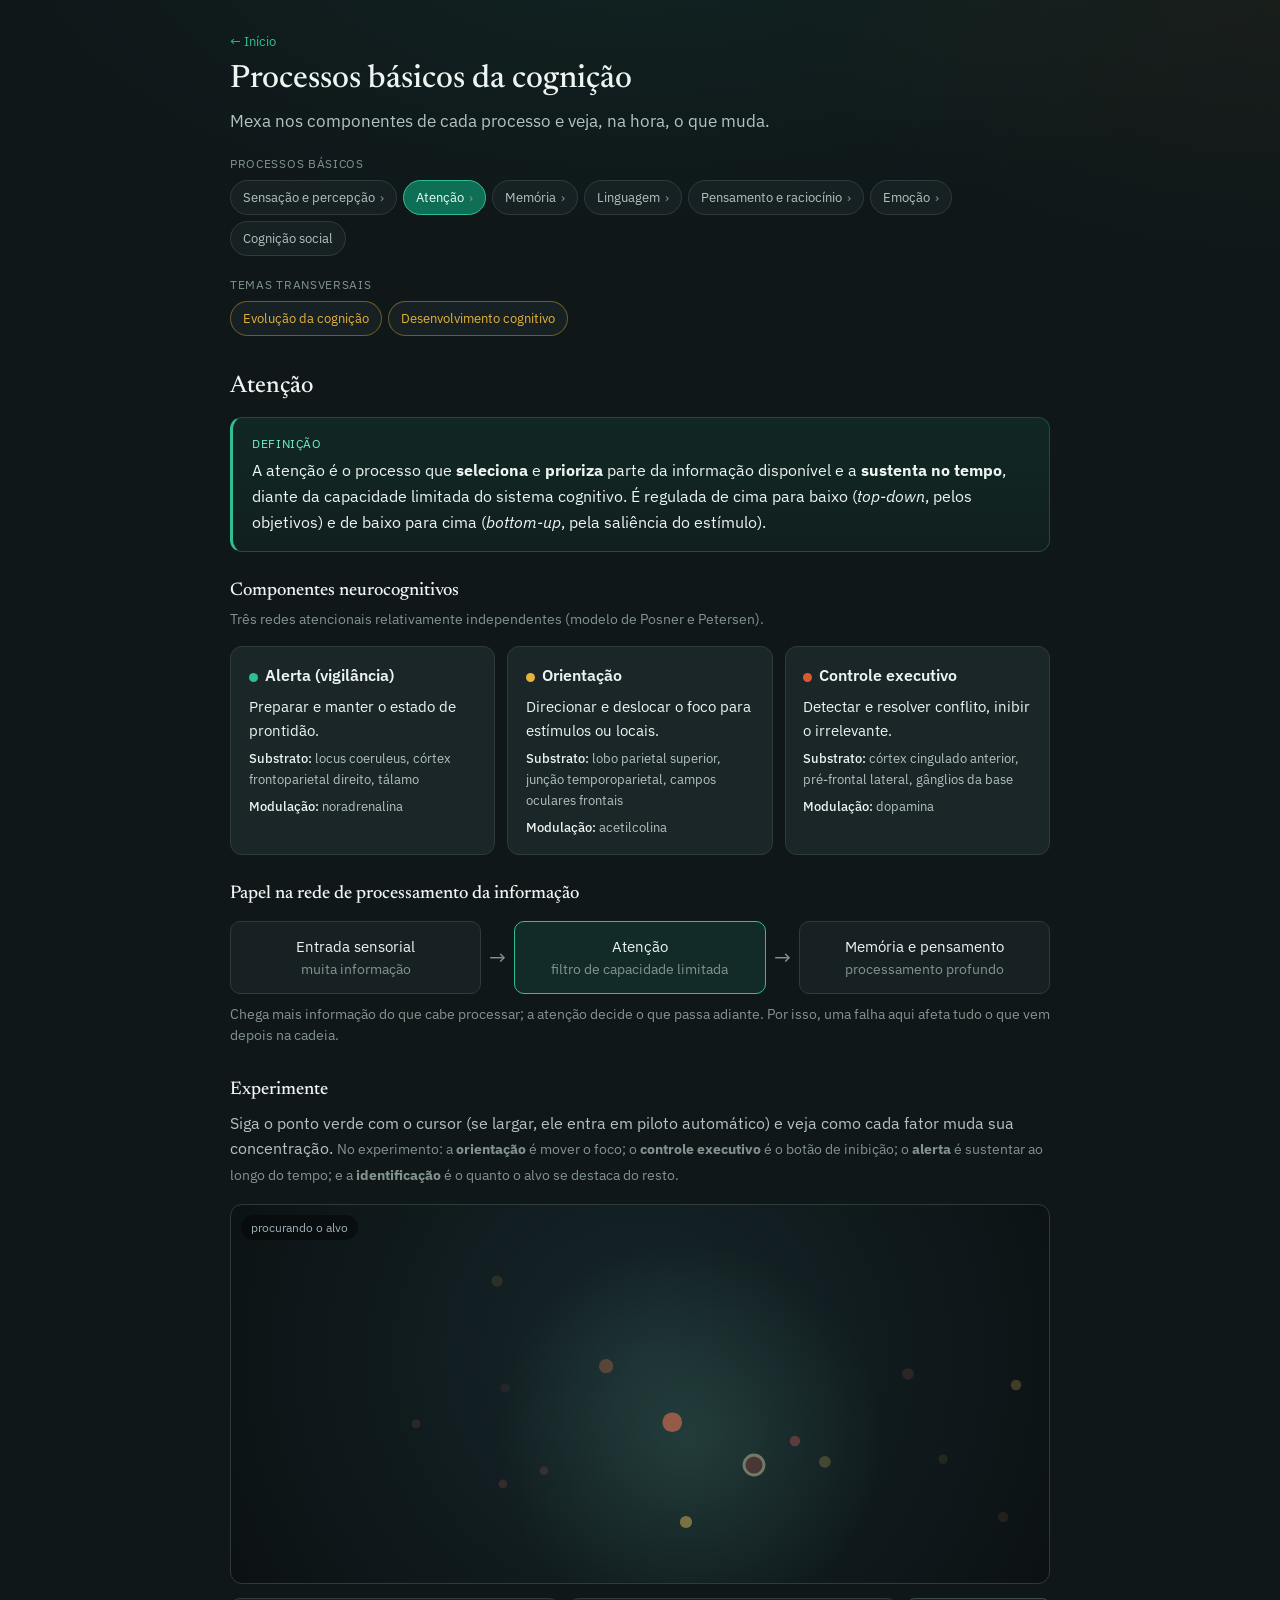
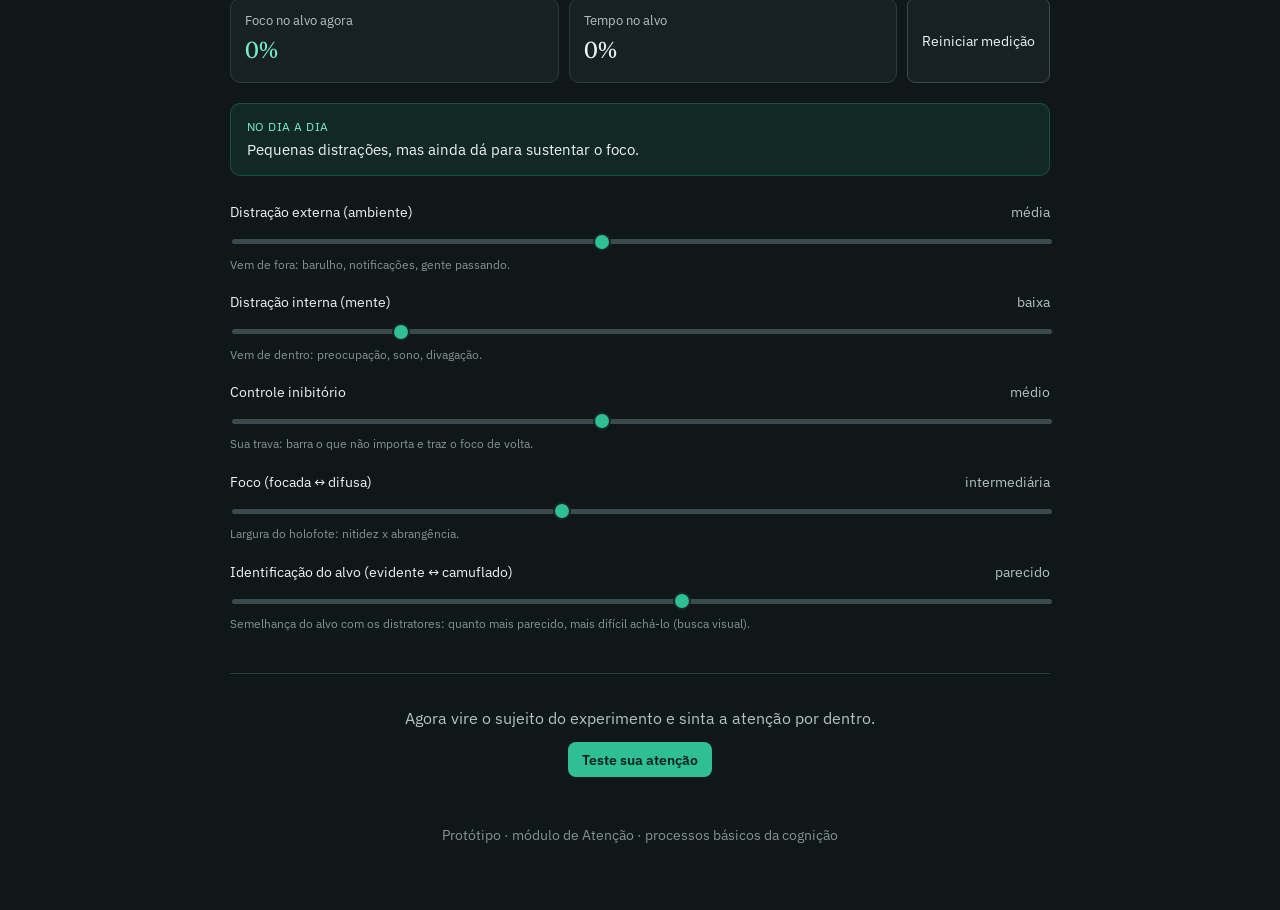
==== atencao.html @ 89aedee8 "4.1.5: médias sem tentativas válidas mostram 'sem dados suficientes' Stroop, tipicidade e seguir o o" ====
<!DOCTYPE html>
<html lang="pt-BR">
<head>
<meta charset="UTF-8">
<meta name="viewport" content="width=device-width, initial-scale=1.0">
<title>Processos Básicos · Atenção</title>
<link rel="preconnect" href="https://fonts.googleapis.com">
<link rel="preconnect" href="https://fonts.gstatic.com" crossorigin>
<link href="https://fonts.googleapis.com/css2?family=Newsreader:opsz,wght@6..72,400;6..72,500&family=IBM+Plex+Sans:wght@400;500;600&display=swap" rel="stylesheet">
<link rel="stylesheet" href="estilos.css">
</head>
<body>
<div class="wrap">

  <div class="crumb"><a href="index.html">← Início</a></div>
  <a class="home" href="index.html"><h1>Processos básicos da cognição</h1></a>
  <p class="lead">Mexa nos componentes de cada processo e veja, na hora, o que muda.</p>

  <p class="navlabel">Processos básicos</p>
  <nav class="pipeline" aria-label="Etapas do processamento da informação">
    <a class="stage" href="sensacao-percepcao.html">Sensação e percepção<span class="arrow"> ›</span></a>
    <span class="stage active">Atenção<span class="arrow"> ›</span></span>
    <a class="stage" href="memoria.html">Memória<span class="arrow"> ›</span></a>
    <a class="stage" href="linguagem.html">Linguagem<span class="arrow"> ›</span></a>
    <a class="stage" href="pensamento.html">Pensamento e raciocínio<span class="arrow"> ›</span></a>
    <a class="stage" href="emocao.html">Emoção<span class="arrow"> ›</span></a>
    <a class="stage" href="cognicao-social.html">Cognição social</a>
  </nav>
  <p class="navlabel">Temas transversais</p>
  <nav class="pipeline themes" aria-label="Temas transversais">
    <a class="stage theme" href="evolucao-cognicao.html">Evolução da cognição</a>
    <a class="stage theme" href="desenvolvimento-cognitivo.html">Desenvolvimento cognitivo</a>
  </nav>

  <h2>Atenção</h2>

  <div class="def">
    <div class="k">Definição</div>
    A atenção é o processo que <b>seleciona</b> e <b>prioriza</b> parte da informação disponível e a <b>sustenta no tempo</b>, diante da capacidade limitada do sistema cognitivo. É regulada de cima para baixo (<i>top-down</i>, pelos objetivos) e de baixo para cima (<i>bottom-up</i>, pela saliência do estímulo).
  </div>

  <h3>Componentes neurocognitivos</h3>
  <p class="dim" style="margin-top:0">Três redes atencionais relativamente independentes (modelo de Posner e Petersen).</p>
  <div class="cards">
    <div class="card">
      <h4><span class="dot" style="background:var(--teal)"></span>Alerta (vigilância)</h4>
      <div>Preparar e manter o estado de prontidão.</div>
      <div class="meta"><b>Substrato:</b> locus coeruleus, córtex frontoparietal direito, tálamo</div>
      <div class="meta"><b>Modulação:</b> noradrenalina</div>
    </div>
    <div class="card">
      <h4><span class="dot" style="background:var(--amber)"></span>Orientação</h4>
      <div>Direcionar e deslocar o foco para estímulos ou locais.</div>
      <div class="meta"><b>Substrato:</b> lobo parietal superior, junção temporoparietal, campos oculares frontais</div>
      <div class="meta"><b>Modulação:</b> acetilcolina</div>
    </div>
    <div class="card">
      <h4><span class="dot" style="background:#d85a30"></span>Controle executivo</h4>
      <div>Detectar e resolver conflito, inibir o irrelevante.</div>
      <div class="meta"><b>Substrato:</b> córtex cingulado anterior, pré-frontal lateral, gânglios da base</div>
      <div class="meta"><b>Modulação:</b> dopamina</div>
    </div>
  </div>

  <h3>Papel na rede de processamento da informação</h3>
  <div class="flow">
    <div class="box">Entrada sensorial<br><span class="dim">muita informação</span></div>
    <div class="arr">→</div>
    <div class="box mid">Atenção<br><span class="dim">filtro de capacidade limitada</span></div>
    <div class="arr">→</div>
    <div class="box">Memória e pensamento<br><span class="dim">processamento profundo</span></div>
  </div>
  <p class="dim">Chega mais informação do que cabe processar; a atenção decide o que passa adiante. Por isso, uma falha aqui afeta tudo o que vem depois na cadeia.</p>

  <h3 style="margin-top:2rem">Experimente</h3>
  <p class="muted">Siga o ponto verde com o cursor (se largar, ele entra em piloto automático) e veja como cada fator muda sua concentração. <span class="dim">No experimento: a <b>orientação</b> é mover o foco; o <b>controle executivo</b> é o botão de inibição; o <b>alerta</b> é sustentar ao longo do tempo; e a <b>identificação</b> é o quanto o alvo se destaca do resto.</span></p>

  <div id="att-canvas">
    <div id="att-light"></div>
    <div id="att-status">procurando o alvo</div>
  </div>

  <div class="metrics">
    <div class="metric foco"><div class="label">Foco no alvo agora</div><div class="value" id="m-foco">0%</div></div>
    <div class="metric"><div class="label">Tempo no alvo</div><div class="value" id="m-tempo">0%</div></div>
    <button id="m-reset">Reiniciar medição</button>
  </div>

  <div class="example">
    <div><div class="k">No dia a dia</div><div class="v" id="ex-text">Ambiente calmo e cabeça tranquila: seguir o alvo é fácil.</div></div>
  </div>

  <div class="sliders">
    <div class="slider">
      <div class="row"><span>Distração externa (ambiente)</span><span class="val" id="lab-ext">média</span></div>
      <input type="range" id="s-ext" min="0" max="100" value="45" step="1">
      <div class="help">Vem de fora: barulho, notificações, gente passando.</div>
    </div>
    <div class="slider">
      <div class="row"><span>Distração interna (mente)</span><span class="val" id="lab-int">baixa</span></div>
      <input type="range" id="s-int" min="0" max="100" value="20" step="1">
      <div class="help">Vem de dentro: preocupação, sono, divagação.</div>
    </div>
    <div class="slider">
      <div class="row"><span>Controle inibitório</span><span class="val" id="lab-inh">médio</span></div>
      <input type="range" id="s-inh" min="0" max="100" value="45" step="1">
      <div class="help">Sua trava: barra o que não importa e traz o foco de volta.</div>
    </div>
    <div class="slider">
      <div class="row"><span>Foco (focada ↔ difusa)</span><span class="val" id="lab-foc">intermediária</span></div>
      <input type="range" id="s-foc" min="0" max="100" value="40" step="1">
      <div class="help">Largura do holofote: nitidez x abrangência.</div>
    </div>
    <div class="slider">
      <div class="row"><span>Identificação do alvo (evidente ↔ camuflado)</span><span class="val" id="lab-ident">parecido</span></div>
      <input type="range" id="s-ident" min="0" max="100" value="55" step="1">
      <div class="help">Semelhança do alvo com os distratores: quanto mais parecido, mais difícil achá-lo (busca visual).</div>
    </div>
  </div>

  <!-- TESTE SUA ATENÇÃO -->
  <div class="toggle-tests">
    <p class="muted" style="margin-top:0">Agora vire o sujeito do experimento e sinta a atenção por dentro.</p>
    <button class="primary" id="btn-tests">Teste sua atenção</button>
  </div>

  <div class="tests-panel hidden" id="tests-panel">

    <div class="demo">
      <span class="tag">Teste 1 · interferência</span>
      <h3>Teste de Stroop</h3>
      <p class="muted">Clique na <b>cor da tinta</b> de cada palavra, ignorando o que está escrito. Quando o texto contradiz a cor, a leitura automática atrapalha o controle voluntário. Vamos medir esse atraso.</p>
      <div class="stage-area" id="stroopArea">
        <p class="muted" style="text-align:center">12 palavras vão aparecer. Responda o mais rápido que conseguir.</p>
        <button id="stroopStart">Começar</button>
      </div>
      <div id="stroopResults"></div>
    </div>

    <div class="demo">
      <span class="tag">Teste 2 · capacidade e transientes</span>
      <h3>Cegueira à mudança</h3>
      <p class="muted">Um quadrado muda de cor a cada ciclo. A piscada cinza apaga o "movimento" que normalmente puxaria sua atenção, e a mudança fica quase invisível. Desligue a piscada e veja-a saltar aos olhos.</p>

      <div class="disclaimer" id="cbDisclaimer">
        <div>
          <span class="warn">Aviso:</span> esta demonstração mostra <b>quadrados piscando</b> em intervalos rápidos. Se você tem sensibilidade a imagens que piscam (fotossensibilidade), tendência a enjoo ou desconforto visual, não ative. Ela só começa quando você clicar.
          <div style="margin-top:.9rem"><button class="primary" id="cbActivate">Ativar demonstração</button></div>
        </div>
      </div>

      <div id="cbStage" class="hidden">
        <div class="cb-grid" id="cbGrid"></div>
        <div class="feedback" id="cbFeedback"></div>
        <div class="controls">
          <label><input type="checkbox" id="cbBlink" checked style="width:auto"> com piscada (difícil)</label>
          <button id="cbReset">Nova mudança</button>
          <button id="cbStop">Parar</button>
          <span class="dim" id="cbCycles"></span>
        </div>
      </div>
    </div>

  </div>

  <footer>Protótipo · módulo de Atenção · processos básicos da cognição</footer>
</div>

<script>
/* ===== MODELO MANIPULÁVEL: rastreamento do alvo ===== */
(function(){
  const cv=document.getElementById('att-canvas'), light=document.getElementById('att-light'), status=document.getElementById('att-status');
  const sE=document.getElementById('s-ext'), sI=document.getElementById('s-int'), sInh=document.getElementById('s-inh'), sF=document.getElementById('s-foc'), sIdent=document.getElementById('s-ident');
  const lE=document.getElementById('lab-ext'), lI=document.getElementById('lab-int'), lInh=document.getElementById('lab-inh'), lF=document.getElementById('lab-foc'), lIdent=document.getElementById('lab-ident');
  const mFoco=document.getElementById('m-foco'), mTempo=document.getElementById('m-tempo'), exText=document.getElementById('ex-text');
  const ss=x=>{x=Math.max(0,Math.min(1,x));return x*x*(3-2*x);};
  const lerp=(a,b,t)=>a+(b-a)*t, clamp=(v,a,b)=>Math.max(a,Math.min(b,v));
  const WARM=['#e24b4a','#e0a91b','#d85a30'];

  const target=document.createElement('div');
  target.style.cssText='position:absolute;width:24px;height:24px;border-radius:50%;border:3px solid #6ff0c0;transform:translate(-50%,-50%);pointer-events:none';
  cv.appendChild(target);
  const tgt={ax:0.30,ay:0.26,px:0,py:1.7,sx:0.31,sy:0.41};

  const D=14, dots=[];
  for(let i=0;i<D;i++){
    const el=document.createElement('div'); const sz=12+Math.random()*8;
    el.style.cssText='position:absolute;width:'+sz+'px;height:'+sz+'px;border-radius:50%;transform:translate(-50%,-50%);background:'+WARM[i%3]+';pointer-events:none';
    cv.appendChild(el);
    dots.push({el,bx:0.12+Math.random()*0.76,by:0.14+Math.random()*0.72,ax:0.06+Math.random()*0.1,ay:0.06+Math.random()*0.1,sx:0.3+Math.random()*0.6,sy:0.3+Math.random()*0.6,px:Math.random()*6.28,py:Math.random()*6.28,sal:0.5+Math.random()*0.5,pp:Math.random()*6.28});
  }

  let cx=0.5,cy=0.5,ax=0.5,ay=0.5,lastMove=0;
  cv.addEventListener('mousemove',e=>{const r=cv.getBoundingClientRect();cx=(e.clientX-r.left)/r.width;cy=(e.clientY-r.top)/r.height;lastMove=performance.now();});
  cv.addEventListener('touchmove',e=>{const r=cv.getBoundingClientRect(),t=e.touches[0];cx=(t.clientX-r.left)/r.width;cy=(t.clientY-r.top)/r.height;lastMove=performance.now();e.preventDefault();},{passive:false});

  let qAvg=0, lockF=0, totF=0, lapsing=false, lapseUntil=0, lpx=0.5, lpy=0.5, exTick=0;
  document.getElementById('m-reset').onclick=()=>{lockF=0;totF=0;};

  function example(ext,int,inh,foc,distinct){
    const E=ext*(1-inh*0.8), I=int*(1-inh*0.8);
    if(distinct<0.22) return "Alvo camuflado: como achar um amigo de camiseta vermelha numa multidão de vermelho.";
    if(E<0.18&&I<0.18&&distinct>0.6) return "Ambiente calmo, cabeça tranquila e alvo evidente: seguir é fácil.";
    if(I>0.42&&I>E+0.12) return "Caos interno: você relê a mesma linha porque a mente foi para a conta a pagar.";
    if(E>0.42&&E>I+0.12) return "Caos ambiental: estudar com a TV ligada e o celular vibrando o tempo todo.";
    if(E>0.38&&I>0.38) return "Caos por todo lado: sala barulhenta e mente a mil ao mesmo tempo.";
    if(inh>0.62&&(ext>0.4||int>0.4)) return "Você percebe a distração, mas inibe e volta ao alvo.";
    if(foc>0.72) return "Foco difuso demais: você abrange tudo e perde o detalhe do alvo.";
    if(foc<0.16&&ext>0.4) return "Foco estreito demais: tão preso a um ponto que algo passa do lado.";
    return "Pequenas distrações, mas ainda dá para sustentar o foco.";
  }

  function loop(){
    const W=cv.clientWidth,H=cv.clientHeight,t=performance.now()/1000,now=performance.now();
    const ext=+sE.value/100, int=+sI.value/100, inh=+sInh.value/100, foc=+sF.value/100, distinct=+sIdent.value/100;
    lE.textContent=ext<0.25?'calma':ext<0.6?'média':'intensa';
    lI.textContent=int<0.25?'baixa':int<0.6?'média':'intensa';
    lInh.textContent=inh<0.3?'baixo':inh<0.7?'médio':'alto';
    lF.textContent=foc<0.33?'focada':foc<0.7?'intermediária':'difusa';
    lIdent.textContent=distinct>0.66?'evidente':distinct>0.33?'parecido':'camuflado';

    const tx=clamp(0.5+tgt.ax*Math.sin(t*tgt.sx+tgt.px),0.07,0.93), ty=clamp(0.5+tgt.ay*Math.sin(t*tgt.sy+tgt.py),0.1,0.9);

    if(now-lastMove<1200){ ax=cx;ay=cy; }
    else {
      let nx=0,ny=0,nd=9;
      for(const d of dots){const ddx=(d._x||0.5)-ax,ddy=(d._y||0.5)-ay,dd=Math.hypot(ddx,ddy);if(dd<nd){nd=dd;nx=ddx;ny=ddy;}}
      const pull=ext*(1-inh)*0.03, noise=(ext*0.5+int*0.5)*(1-inh);
      ax += (tx-ax)*0.05 + (nd<0.3?nx*pull:0) + (Math.sin(t*7+1)*noise*0.012);
      ay += (ty-ay)*0.05 + (nd<0.3?ny*pull:0) + (Math.cos(t*6)*noise*0.012);
      cx=ax;cy=ay;
    }

    if(!lapsing && Math.random() < int*(1-inh)*0.014){ lapsing=true; lapseUntil=now+600+Math.random()*700; lpx=0.15+Math.random()*0.7; lpy=0.15+Math.random()*0.7; }
    if(lapsing && now>lapseUntil) lapsing=false;
    const sx = lapsing? lerp(cx,lpx,0.8): cx, sy = lapsing? lerp(cy,lpy,0.8): cy;

    const radFrac=lerp(0.12,0.42,foc), peak=lerp(1.0,0.55,foc), lockPx=lerp(0.06,0.15,foc)*W, radPx=radFrac*W;
    light.style.width=light.style.height=(2*radPx)+'px';
    light.style.left=(sx*100)+'%'; light.style.top=(sy*100)+'%'; light.style.opacity=lerp(0.9,0.55,foc);

    let clutter=0;
    for(const d of dots){
      d._x=clamp(d.bx+d.ax*Math.sin(t*d.sx+d.px),0.04,0.96); d._y=clamp(d.by+d.ay*Math.sin(t*d.sy+d.py),0.06,0.94);
      const cl=peak*ss(1-Math.hypot((d._x-sx)*W,(d._y-sy)*H)/radPx);
      const pulse=d.sal*ext*(1-inh)*(0.5+0.5*Math.sin(t*3+d.pp));
      const vis=Math.max(cl,pulse*0.85);
      d.el.style.left=(d._x*100)+'%'; d.el.style.top=(d._y*100)+'%';
      d.el.style.opacity=(0.1+vis*0.9).toFixed(2);
      d.el.style.transform='translate(-50%,-50%) scale('+(0.6+vis*0.55).toFixed(2)+')';
      d.el.style.filter='grayscale('+(inh*0.85).toFixed(2)+')';
      const dt=Math.hypot((d._x-tx)*W,(d._y-ty)*H)/W;
      if(dt<0.13) clutter += (0.13-dt)/0.13 * (0.4+0.6*Math.max(0,pulse));
    }
    const clutterPen=clamp(clutter*0.6*(1-inh*0.7)*(1+(1-distinct)*0.9),0,0.85);

    const tClar=peak*ss(1-Math.hypot((tx-sx)*W,(ty-sy)*H)/radPx);
    const prox=ss(1-Math.hypot((tx-cx)*W,(ty-cy)*H)/lockPx);
    let q=prox*tClar*(1-clutterPen); if(lapsing) q*=0.2;
    qAvg=qAvg*0.9+q*0.1; totF++; if(q>0.5) lockF++;

    target.style.left=(tx*100)+'%'; target.style.top=(ty*100)+'%';
    const mix=k=>'rgb('+Math.round(lerp(226,111,k))+','+Math.round(lerp(75,240,k))+','+Math.round(lerp(74,192,k))+')';
    target.style.borderColor=mix(distinct);
    target.style.background = distinct>0.97? 'transparent' : 'rgba(226,75,74,'+((1-distinct)*0.85).toFixed(2)+')';
    target.style.opacity=Math.min(1, lerp(0.1,0.25,distinct)+tClar*0.78).toFixed(2);
    target.style.boxShadow=q>0.55?'0 0 16px rgba(111,240,192,'+(q*0.9*distinct).toFixed(2)+')':'none';
    target.style.transform='translate(-50%,-50%) scale('+(lerp(0.7,1.0,distinct)*(0.9+tClar*0.35)).toFixed(2)+')';

    status.textContent = lapsing? 'divagando…' : q>0.55? 'no alvo' : 'procurando o alvo';
    status.style.color = lapsing? '#e0a91b' : q>0.55? '#6ff0c0' : '#9fb1b8';
    mFoco.textContent=Math.round(qAvg*100)+'%';
    mTempo.textContent=Math.round(100*lockF/Math.max(1,totF))+'%';
    if(now>exTick){ exText.textContent=example(ext,int,inh,foc,distinct); exTick=now+700; }

    requestAnimationFrame(loop);
  }
  requestAnimationFrame(loop);
})();

/* ===== TOGGLE: teste sua atenção ===== */
(function(){
  const btn=document.getElementById('btn-tests'), panel=document.getElementById('tests-panel');
  btn.onclick=()=>{
    const opening=panel.classList.contains('hidden');
    panel.classList.toggle('hidden');
    btn.textContent = opening? 'Ocultar testes' : 'Teste sua atenção';
    if(opening) panel.scrollIntoView({behavior:'smooth', block:'start'});
  };
})();

/* ===== TESTE 1: STROOP ===== */
(function(){
  const COLORS=[{name:'Vermelho',hex:'#e24b4a'},{name:'Verde',hex:'#4faa3a'},{name:'Azul',hex:'#3f93e0'},{name:'Amarelo',hex:'#e0b020'}];
  const area=document.getElementById('stroopArea'), results=document.getElementById('stroopResults');
  let trials=[],idx=0,shownAt=0,data=[];
  function build(){const t=[];for(let i=0;i<6;i++){const c=COLORS[i%4];t.push({word:c.name,ink:c,congruent:true});}
    for(let i=0;i<6;i++){const w=COLORS[i%4];let ink;do{ink=COLORS[Math.floor(Math.random()*4)];}while(ink.name===w.name);t.push({word:w.name,ink,congruent:false});}
    for(let i=t.length-1;i>0;i--){const j=Math.floor(Math.random()*(i+1));[t[i],t[j]]=[t[j],t[i]];}return t;}
  function show(){if(idx>=trials.length)return finish();const tr=trials[idx];area.innerHTML='';
    const w=document.createElement('div');w.className='stroop-word';w.textContent=tr.word;w.style.color=tr.ink.hex;
    const a=document.createElement('div');a.className='answers';
    COLORS.forEach(c=>{const b=document.createElement('button');b.className='ans';b.textContent=c.name;b.onclick=()=>resp(c,tr);a.appendChild(b);});
    const p=document.createElement('div');p.className='dim';p.textContent=(idx+1)+' de '+trials.length;
    area.appendChild(w);area.appendChild(a);area.appendChild(p);shownAt=performance.now();}
  function resp(ch,tr){data.push({rt:performance.now()-shownAt,correct:ch.name===tr.ink.name,congruent:tr.congruent});idx++;show();}
  function mean(a){return a.length?a.reduce((x,y)=>x+y,0)/a.length:null;} /* null = nenhuma tentativa válida */
  const ND='<span style="font-size:14px">sem dados suficientes</span>';
  function finish(){const c=data.filter(d=>d.congruent&&d.correct).map(d=>d.rt),i=data.filter(d=>!d.congruent&&d.correct).map(d=>d.rt);
    const has=c.length>0&&i.length>0, mc=c.length?Math.round(mean(c)):null, mi=i.length?Math.round(mean(i)):null, eff=has?mi-mc:null,acc=Math.round(100*data.filter(d=>d.correct).length/data.length);
    area.innerHTML='<p class="muted" style="text-align:center">Concluído. Veja o seu efeito Stroop.</p>';
    const again=document.createElement('button');again.textContent='Repetir';again.onclick=start;area.appendChild(again);
    const card=(l,v,hi)=>'<div class="metric'+(hi?' hi':'')+'"><div class="label">'+l+'</div><div class="value">'+v+'</div></div>';
    results.innerHTML='<div class="metrics-grid">'+card('Cor = texto',mc===null?ND:mc+' ms')+card('Texto em conflito',mi===null?ND:mi+' ms',true)+card('Efeito Stroop',!has?ND:(eff<0?'\u2212':'+')+Math.abs(eff)+' ms')+card('Acertos',acc+'%')+'</div>'+
      '<p class="dim" style="margin-top:.8rem">'+(!has?'Não houve acertos suficientes em uma das condições para calcular o efeito. Repita o teste.':eff>0?'O atraso nas palavras em conflito é a interferência: você não consegue desligar a leitura automática.':'Desta vez você não foi mais lento nas palavras em conflito. Com poucas tentativas isso pode acontecer; o efeito típico é positivo (atraso nas palavras em conflito).')+'</p>';}
  function start(){trials=build();idx=0;data=[];results.innerHTML='';show();}
  document.getElementById('stroopStart').onclick=start;
})();

/* ===== TESTE 2: CEGUEIRA À MUDANÇA (com ativação) ===== */
(function(){
  const PAL=['#e24b4a','#4faa3a','#3f93e0','#e0b020','#9b6dd6','#2bb48a','#d85a30','#5b7ca8'],N=12;
  const grid=document.getElementById('cbGrid'),fb=document.getElementById('cbFeedback'),cyc=document.getElementById('cbCycles'),blink=document.getElementById('cbBlink');
  const disc=document.getElementById('cbDisclaimer'),stageEl=document.getElementById('cbStage'),BLANK='#26343b';
  let A=[],B=[],ch=-1,cells=[],timer=null,cycles=0,solved=false,step=0,running=false;
  function rnd(a){return a[Math.floor(Math.random()*a.length)];}
  function setup(){clearTimeout(timer);running=true;cycles=0;solved=false;step=0;A=[];for(let i=0;i<N;i++)A.push(rnd(PAL));B=A.slice();ch=Math.floor(Math.random()*N);
    let nc;do{nc=rnd(PAL);}while(nc===A[ch]);B[ch]=nc;grid.innerHTML='';cells=[];
    for(let i=0;i<N;i++){const c=document.createElement('div');c.className='cb-cell';c.onclick=()=>guess(i);grid.appendChild(c);cells.push(c);}
    fb.textContent='Observe e clique no quadrado que muda.';fb.style.color='var(--ink-soft)';cyc.textContent='';loop();}
  function paint(s){for(let i=0;i<N;i++)cells[i].style.background=s[i];}
  function blk(){for(let i=0;i<N;i++)cells[i].style.background=BLANK;}
  function loop(){if(solved||!running)return;const seq=blink.checked?[['A',650],['x',180],['B',650],['x',180]]:[['A',500],['B',500]];
    const[w,d]=seq[step%seq.length];if(w==='A')paint(A);else if(w==='B'){paint(B);cycles++;cyc.textContent='ciclos: '+cycles;}else blk();step++;timer=setTimeout(loop,d);}
  function guess(i){if(solved||!running)return;if(i===ch){solved=true;clearTimeout(timer);paint(B);cells[i].style.border='2px solid var(--teal-bright)';cells[i].style.boxShadow='0 0 0 3px rgba(43,180,138,.35)';
    fb.innerHTML='Achou! Foram '+cycles+' ciclos. Sem a piscada teria sido quase instantâneo.';fb.style.color='var(--teal-bright)';}
    else{cells[i].style.border='2px solid #e24b4a';setTimeout(()=>{cells[i].style.border='2px solid transparent';},500);fb.textContent='Não é esse. Continue olhando.';fb.style.color='#e24b4a';}}
  document.getElementById('cbActivate').onclick=()=>{disc.classList.add('hidden');stageEl.classList.remove('hidden');setup();};
  document.getElementById('cbReset').onclick=setup;
  document.getElementById('cbStop').onclick=()=>{running=false;clearTimeout(timer);stageEl.classList.add('hidden');disc.classList.remove('hidden');};
  blink.onchange=()=>{if(running)setup();};
})();
</script>
</body>
</html>
---- estilos.css ----
:root{
  /* superfícies em camadas (escuro quente, não preto chapado) */
  --bg:#0f1719; --bg-soft:#172123; --card:#1b2628; --raised:#222f31;
  --line:#2d3b3d; --line-strong:#3b4b4d;
  --ink:#eef4f2; --ink-soft:#b4c3c0; --ink-dim:#83948f;
  --teal:#2fbf94; --teal-bright:#74f0c6; --teal-deep:#0f6e56; --amber:#e6b23a;
  --radius:12px;
}
*{box-sizing:border-box}
body{
  margin:0; color:var(--ink); font-family:"IBM Plex Sans",system-ui,sans-serif; line-height:1.6; -webkit-font-smoothing:antialiased;
  background:
    radial-gradient(1100px 520px at 50% -8%, rgba(47,191,148,.07), transparent 60%),
    radial-gradient(900px 500px at 100% 0%, rgba(230,178,58,.045), transparent 55%),
    var(--bg);
  background-attachment:fixed;
}
.wrap{max-width:860px; margin:0 auto; padding:2rem 1.25rem 4rem}
h1,h2,h3{font-family:"Newsreader",Georgia,serif; font-weight:500; line-height:1.2; margin:0}
h1{font-size:2rem} h2{font-size:1.5rem; margin-top:.5rem}
h3{font-size:1.15rem; margin-top:1.75rem; margin-bottom:.4rem}
p{margin:.6rem 0}
.lead{color:var(--ink-soft); font-size:1.05rem}
.muted{color:var(--ink-soft)}
.dim{color:var(--ink-dim); font-size:.85rem}
.hidden{display:none}
a{color:var(--teal)}
.home{text-decoration:none; color:inherit; display:inline-block}
.crumb{font-size:.8rem; color:var(--ink-dim); margin-bottom:.5rem}
.crumb a{color:var(--teal); text-decoration:none}

/* acento por módulo (fallback teal) */
:root{--accent:var(--teal); --accent-bg:rgba(47,191,148,.14)}
.m-sensacao{--accent:#4aa3e6; --accent-bg:rgba(74,163,230,.15)}
.m-atencao{--accent:#2fbf94; --accent-bg:rgba(47,191,148,.16)}
.m-memoria{--accent:#e6b23a; --accent-bg:rgba(230,178,58,.15)}
.m-linguagem{--accent:#e8744e; --accent-bg:rgba(232,116,78,.15)}
.m-pensamento{--accent:#9b7be6; --accent-bg:rgba(155,123,230,.16)}
.m-emocao{--accent:#e75f92; --accent-bg:rgba(231,95,146,.15)}
.m-social{--accent:#6cba4a; --accent-bg:rgba(108,186,74,.15)}
.m-evolucao{--accent:#cf9d3c; --accent-bg:rgba(207,157,60,.15)}
.m-desenvolvimento{--accent:#3ab3b0; --accent-bg:rgba(58,179,176,.16)}

/* navegação */
.navlabel{font-size:.72rem; text-transform:uppercase; letter-spacing:.06em; color:var(--ink-dim); margin:1.25rem 0 .4rem}
.navlabel:first-of-type{margin-top:1.5rem}
.pipeline{display:flex; flex-wrap:wrap; gap:6px; margin:0 0 .5rem}
.pipeline.themes{margin-bottom:2.25rem}
.stage{font-size:.82rem; padding:6px 12px; border-radius:999px; background:var(--bg-soft); color:var(--ink-soft); border:1px solid var(--line); transition:all .15s; white-space:nowrap; text-decoration:none; display:inline-block}
a.stage{cursor:pointer}
a.stage:hover{border-color:var(--teal); color:var(--ink); background:var(--card)}
.stage.active{background:var(--teal-deep); color:#eafff6; border-color:var(--teal)}
.stage.theme{border-color:rgba(230,178,58,.4); color:var(--amber)}
.stage.theme:hover{border-color:var(--amber); color:var(--amber); background:var(--card)}
.stage.soon{opacity:.5}
.stage .arrow{color:var(--ink-dim); margin-left:2px}

/* botões */
button{font-family:inherit; font-size:.9rem; padding:8px 14px; border-radius:8px; background:var(--bg-soft); color:var(--ink); border:1px solid var(--line-strong); cursor:pointer; transition:all .15s}
button:hover{border-color:var(--teal); background:var(--card)}
button.primary{background:var(--teal); color:#06231b; border:none; font-weight:600}
button.primary:hover{filter:brightness(1.08)}
.sx[aria-pressed="true"], .obs[aria-pressed="true"]{background:rgba(47,191,148,.16); border-color:var(--teal); color:var(--teal-bright)}

input[type=range]{-webkit-appearance:none; appearance:none; width:100%; height:5px; border-radius:99px; background:var(--line-strong); outline:none}
input[type=range]::-webkit-slider-thumb{-webkit-appearance:none; width:18px; height:18px; border-radius:50%; background:var(--teal); cursor:pointer; border:2px solid var(--card)}
input[type=range]::-moz-range-thumb{width:18px; height:18px; border-radius:50%; background:var(--teal); cursor:pointer; border:2px solid var(--card)}
input:focus-visible, button:focus-visible, a:focus-visible{outline:2px solid var(--teal); outline-offset:2px}

/* blocos de conteúdo compartilhados */
.def{background:linear-gradient(180deg, rgba(47,191,148,.10), rgba(47,191,148,.05)); border:1px solid rgba(47,191,148,.28); border-left:3px solid var(--teal); border-radius:12px; padding:1rem 1.2rem; margin:1rem 0 1.75rem; font-size:1.02rem}
.def .k{font-size:12px; text-transform:uppercase; letter-spacing:.05em; color:var(--teal-bright); margin-bottom:4px}
.cards{display:grid; grid-template-columns:repeat(auto-fit,minmax(230px,1fr)); gap:12px; margin:1rem 0 1.75rem}
.card{background:var(--card); border:1px solid var(--line); border-radius:12px; padding:1rem 1.1rem; font-size:.92rem}
.card h4{font-family:inherit; font-size:1rem; font-weight:600; margin:0 0 6px}
.card .dot{display:inline-block; width:9px; height:9px; border-radius:50%; margin-right:7px; vertical-align:middle}
.card .meta{font-size:.82rem; color:var(--ink-soft); margin-top:6px}
.card .meta b{color:var(--ink); font-weight:500}
.flow{display:flex; align-items:stretch; gap:8px; flex-wrap:wrap; margin:1rem 0 .5rem}
.flow .box{flex:1; min-width:150px; background:var(--bg-soft); border:1px solid var(--line); border-radius:10px; padding:.8rem; text-align:center; font-size:.92rem; display:flex; flex-direction:column; justify-content:center}
.flow .box.mid{border-color:var(--teal); background:rgba(47,191,148,.12)}
.flow .arr{display:flex; align-items:center; color:var(--ink-dim); font-size:1.3rem}
.tag{display:inline-block; font-size:.72rem; letter-spacing:.06em; text-transform:uppercase; color:var(--teal-bright); background:rgba(47,191,148,.14); padding:3px 9px; border-radius:6px; margin-bottom:.6rem}
.selrow{display:flex; gap:8px; flex-wrap:wrap; margin:1rem 0}

/* módulo Atenção */
#att-canvas{position:relative; width:100%; height:380px; background:radial-gradient(circle at 50% 40%, #16262a, #0b1113); border:1px solid var(--line); border-radius:var(--radius); overflow:hidden; cursor:crosshair; margin-top:1rem}
#att-light{position:absolute; pointer-events:none; border-radius:50%; transform:translate(-50%,-50%); background:radial-gradient(circle, rgba(120,210,180,.20), rgba(120,210,180,0) 70%)}
#att-status{position:absolute; left:10px; top:10px; font-size:12px; padding:3px 10px; border-radius:999px; background:rgba(0,0,0,.4); color:var(--ink-soft); pointer-events:none}
.metrics{display:flex; gap:10px; align-items:stretch; margin:14px 0 1.25rem; flex-wrap:wrap}
.metric{flex:1; min-width:140px; background:var(--bg-soft); border:1px solid var(--line); border-radius:10px; padding:.7rem .9rem}
.metric .label{font-size:.82rem; color:var(--ink-soft)}
.metric .value{font-size:1.5rem; font-weight:500; font-family:"Newsreader",serif; margin-top:2px}
.metric.foco .value{color:var(--teal-bright)}
.metric.hi .value{color:var(--amber)}
.example{display:flex; gap:10px; align-items:flex-start; background:rgba(47,191,148,.1); border:1px solid rgba(47,191,148,.26); border-radius:10px; padding:.8rem 1rem; margin-bottom:1.5rem}
.example .k{font-size:12px; letter-spacing:.04em; text-transform:uppercase; color:var(--teal-bright); margin-bottom:2px}
.example .v{font-size:15px; color:var(--ink)}
.sliders{display:grid; gap:16px}
.slider .row{display:flex; justify-content:space-between; font-size:.9rem; margin-bottom:3px}
.slider .row .val{color:var(--ink-soft)}
.slider .help{font-size:12px; color:var(--ink-dim); margin-top:3px}
.toggle-tests{margin:2.5rem 0 0; text-align:center; border-top:1px solid var(--line); padding-top:2rem}
.tests-panel{margin-top:1.5rem}
.demo{background:var(--card); border:1px solid var(--line); border-radius:var(--radius); padding:1.5rem; margin:1.25rem 0}
.stage-area{min-height:150px; display:flex; flex-direction:column; align-items:center; justify-content:center; gap:1rem; padding:1rem; margin:1rem 0; background:var(--bg-soft); border:1px solid var(--line); border-radius:var(--radius)}
.stroop-word{font-size:3rem; font-weight:700}
.answers{display:flex; gap:10px; flex-wrap:wrap; justify-content:center}
.ans{font-family:inherit; font-size:.95rem; padding:10px 16px; border-radius:8px; cursor:pointer; background:var(--card); color:var(--ink); border:1px solid var(--line-strong); min-width:92px}
.ans:hover{border-color:var(--teal)}
.metrics-grid{display:grid; grid-template-columns:repeat(auto-fit,minmax(140px,1fr)); gap:12px; margin-top:1rem}
.disclaimer{display:flex; gap:12px; align-items:flex-start; background:rgba(230,178,58,.1); border:1px solid rgba(230,178,58,.36); border-radius:10px; padding:1rem 1.1rem}
.disclaimer .warn{color:var(--amber); font-weight:600}
.cb-grid{display:grid; grid-template-columns:repeat(4,1fr); gap:8px; max-width:360px; margin:1rem auto 0}
.cb-cell{aspect-ratio:1; border-radius:8px; cursor:pointer; border:2px solid transparent}
.cb-cell:hover{border-color:var(--ink)}
.controls{display:flex; gap:14px; align-items:center; flex-wrap:wrap; justify-content:center; margin-top:1rem}
.controls label{display:flex; gap:6px; align-items:center; font-size:.9rem; color:var(--ink-soft); cursor:pointer}
.feedback{min-height:1.4em; font-size:.95rem; margin-top:.8rem; text-align:center; color:var(--ink-soft)}

/* módulo Sensação e percepção */
.subnav{display:flex; gap:8px; margin:1rem 0 1.75rem; flex-wrap:wrap}
.subnav button{font-size:.95rem; padding:9px 16px}
.subnav button[aria-pressed="true"]{background:var(--teal); color:#06231b; border-color:var(--teal); font-weight:600}
.chain{display:flex; align-items:stretch; gap:6px; flex-wrap:wrap; margin:.5rem 0}
.chain .box{flex:1; min-width:130px; background:var(--bg-soft); border:1px solid var(--line); border-radius:10px; padding:.7rem .8rem}
.chain .box .h{font-size:11px; text-transform:uppercase; letter-spacing:.04em; color:var(--ink-dim)}
.chain .box .c{font-size:14px; margin-top:3px}
.chain .box.bio{flex:1.4; min-width:160px; background:rgba(47,191,148,.12); border:1px solid var(--teal)}
.chain .box.bio .h, .chain .box.bio .c{color:var(--teal-bright)}
.chain .arr{display:flex; align-items:center; color:var(--ink-dim)}
.chain .arr.key{flex-direction:column; justify-content:center; color:var(--teal); min-width:62px; text-align:center; font-size:10px; line-height:1.1}
.loop{display:flex; align-items:stretch; gap:8px; flex-wrap:wrap; margin:.5rem 0}
.loop .col{flex:1; min-width:150px; background:var(--bg-soft); border:1px solid var(--line); border-radius:10px; padding:.8rem; text-align:center}
.loop .col .h{font-size:11px; text-transform:uppercase; letter-spacing:.04em; color:var(--ink-dim); margin-bottom:8px}
.loop .arr{display:flex; align-items:center; color:var(--ink-dim)}
.stimwrap{height:74px; display:flex; align-items:center; justify-content:center}
#stim{width:40px; height:40px; border-radius:50%; background:var(--amber)}
#spk{width:100%; height:46px; display:block}
#hz{font-size:16px; font-weight:500; margin-top:6px; color:var(--teal-bright)}
.percwrap{height:74px; display:flex; align-items:flex-end; justify-content:center}
.percout{width:58%; height:100%; background:var(--card); border-radius:6px; display:flex; align-items:flex-end; overflow:hidden}
#perc-bar{width:100%; height:30%; background:var(--teal); transition:height .15s}
.scene-frame{border-radius:12px; overflow:hidden; border:1px solid var(--line); margin:.5rem 0}
#scene-svg{width:100%; display:block}
#art{transition:filter .3s}
.infobox{background:var(--bg-soft); border:1px solid var(--line); border-radius:10px; padding:.9rem 1.1rem; margin-top:12px}
.infobox .cap{font-size:16px; font-weight:500; margin-bottom:4px}
.infobox .fact{font-size:14px; color:var(--ink-soft)}
.infobox .src{font-size:12px; color:var(--ink-dim); margin-top:6px}
.sources{font-size:.82rem; color:var(--ink-soft); margin-top:2rem; border-top:1px solid var(--line); padding-top:1rem}
.sources a{color:var(--teal)}

/* página inicial */
.modcards{display:grid; grid-template-columns:repeat(auto-fit,minmax(280px,1fr)); gap:14px; margin-top:1rem}
a.modcard{display:flex; gap:14px; align-items:flex-start; background:linear-gradient(180deg, var(--raised), var(--card)); border:1px solid var(--line); border-radius:14px; padding:1.15rem 1.25rem; text-decoration:none; color:inherit; transition:transform .15s, border-color .15s, box-shadow .15s}
a.modcard:hover{border-color:var(--accent); transform:translateY(-3px); box-shadow:0 10px 26px rgba(0,0,0,.28)}
.modcard .icon{flex:0 0 auto; width:46px; height:46px; border-radius:12px; display:grid; place-items:center; background:var(--accent-bg); color:var(--accent); border:1px solid color-mix(in srgb, var(--accent) 30%, transparent)}
.modcard .icon svg{width:24px; height:24px; stroke:currentColor; fill:none; stroke-width:1.8; stroke-linecap:round; stroke-linejoin:round}
.modcard .t{font-family:"Newsreader",serif; font-size:1.2rem; margin-bottom:.25rem}
.modcard .d{font-size:.9rem; color:var(--ink-soft); line-height:1.5}
.modcard .go{font-size:.85rem; color:var(--accent); margin-top:.6rem; font-weight:500}
.modcard.soon{opacity:.5; pointer-events:none}
.modcard.soon .go{color:var(--ink-dim)}

@media (prefers-reduced-motion: reduce){
  *{animation-duration:.001ms !important; transition-duration:.001ms !important}
}

/* alvo de toque maior em telas sensíveis a toque (Fitts's Law / WCAG 2.5.5) */
@media (pointer: coarse){
  input[type=range]{height:8px}
  input[type=range]::-webkit-slider-thumb{width:28px; height:28px}
  input[type=range]::-moz-range-thumb{width:28px; height:28px}
}

footer{margin-top:3rem; color:var(--ink-dim); font-size:.85rem; text-align:center}

/* Botões desabilitados (tarefas que ainda não começaram ou estão pausadas) */
button:disabled{opacity:.45;cursor:not-allowed}
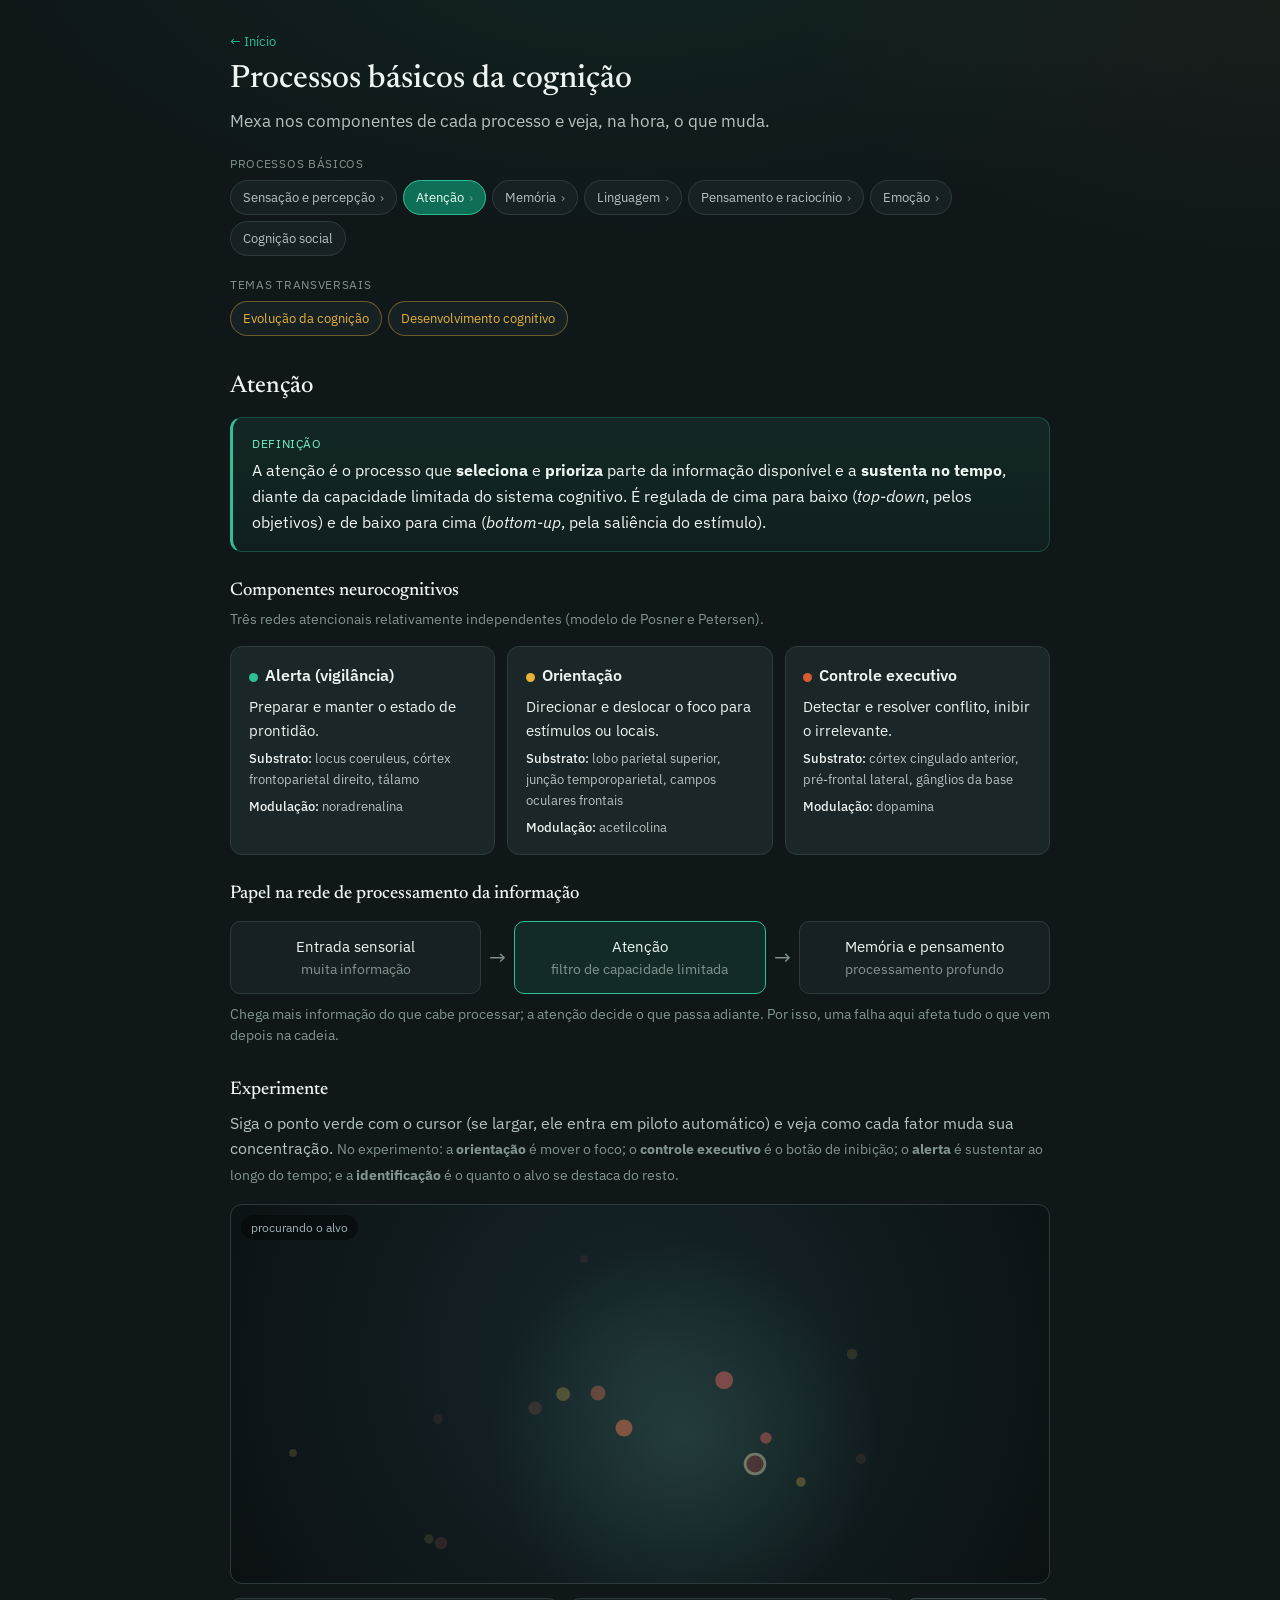
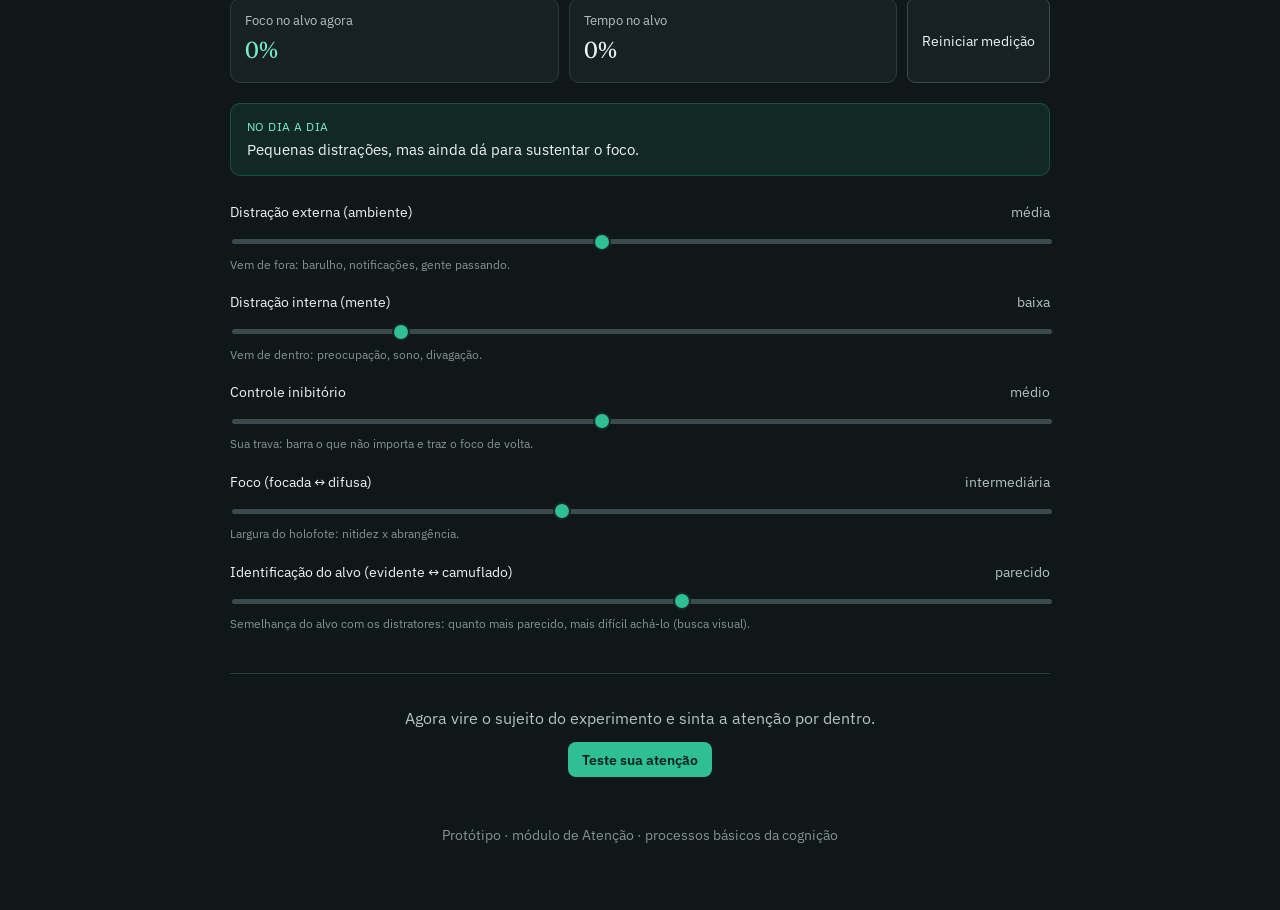
==== commit ef6f3b5a: "4.1.4: efeito Stroop mostrado com sinal O valor negativo era truncado em zero. O texto de interpreta" ====
--- a/atencao.html
+++ b/atencao.html
@@ -304,15 +304,14 @@
     const p=document.createElement('div');p.className='dim';p.textContent=(idx+1)+' de '+trials.length;
     area.appendChild(w);area.appendChild(a);area.appendChild(p);shownAt=performance.now();}
   function resp(ch,tr){data.push({rt:performance.now()-shownAt,correct:ch.name===tr.ink.name,congruent:tr.congruent});idx++;show();}
-  function mean(a){return a.length?a.reduce((x,y)=>x+y,0)/a.length:null;} /* null = nenhuma tentativa válida */
-  const ND='<span style="font-size:14px">sem dados suficientes</span>';
+  function mean(a){return a.length?a.reduce((x,y)=>x+y,0)/a.length:0;}
   function finish(){const c=data.filter(d=>d.congruent&&d.correct).map(d=>d.rt),i=data.filter(d=>!d.congruent&&d.correct).map(d=>d.rt);
-    const has=c.length>0&&i.length>0, mc=c.length?Math.round(mean(c)):null, mi=i.length?Math.round(mean(i)):null, eff=has?mi-mc:null,acc=Math.round(100*data.filter(d=>d.correct).length/data.length);
+    const mc=Math.round(mean(c)),mi=Math.round(mean(i)),eff=mi-mc,acc=Math.round(100*data.filter(d=>d.correct).length/data.length);
     area.innerHTML='<p class="muted" style="text-align:center">Concluído. Veja o seu efeito Stroop.</p>';
     const again=document.createElement('button');again.textContent='Repetir';again.onclick=start;area.appendChild(again);
     const card=(l,v,hi)=>'<div class="metric'+(hi?' hi':'')+'"><div class="label">'+l+'</div><div class="value">'+v+'</div></div>';
-    results.innerHTML='<div class="metrics-grid">'+card('Cor = texto',mc===null?ND:mc+' ms')+card('Texto em conflito',mi===null?ND:mi+' ms',true)+card('Efeito Stroop',!has?ND:(eff<0?'\u2212':'+')+Math.abs(eff)+' ms')+card('Acertos',acc+'%')+'</div>'+
-      '<p class="dim" style="margin-top:.8rem">'+(!has?'Não houve acertos suficientes em uma das condições para calcular o efeito. Repita o teste.':eff>0?'O atraso nas palavras em conflito é a interferência: você não consegue desligar a leitura automática.':'Desta vez você não foi mais lento nas palavras em conflito. Com poucas tentativas isso pode acontecer; o efeito típico é positivo (atraso nas palavras em conflito).')+'</p>';}
+    results.innerHTML='<div class="metrics-grid">'+card('Cor = texto',mc+' ms')+card('Texto em conflito',mi+' ms',true)+card('Efeito Stroop',(eff<0?'\u2212':'+')+Math.abs(eff)+' ms')+card('Acertos',acc+'%')+'</div>'+
+      '<p class="dim" style="margin-top:.8rem">'+(eff>0?'O atraso nas palavras em conflito é a interferência: você não consegue desligar a leitura automática.':'Desta vez você não foi mais lento nas palavras em conflito. Com poucas tentativas isso pode acontecer; o efeito típico é positivo (atraso nas palavras em conflito).')+'</p>';}
   function start(){trials=build();idx=0;data=[];results.innerHTML='';show();}
   document.getElementById('stroopStart').onclick=start;
 })();
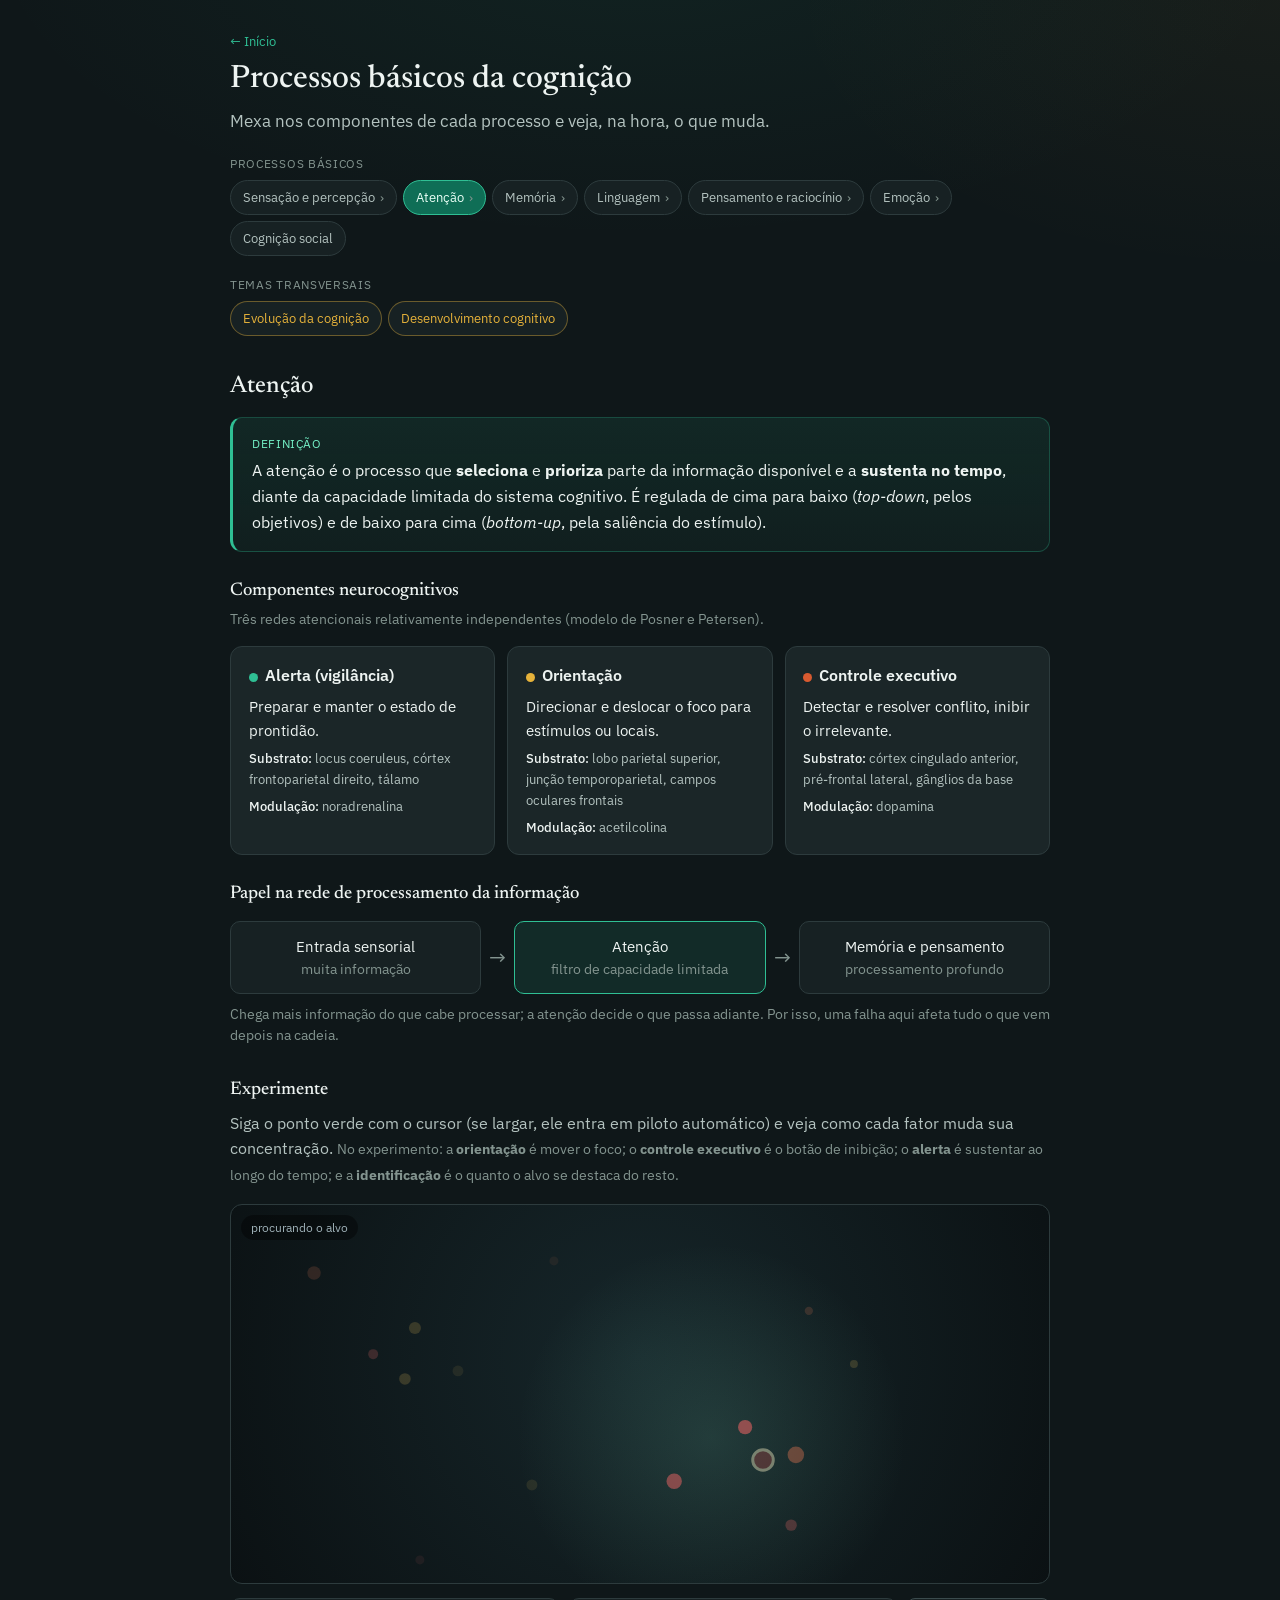
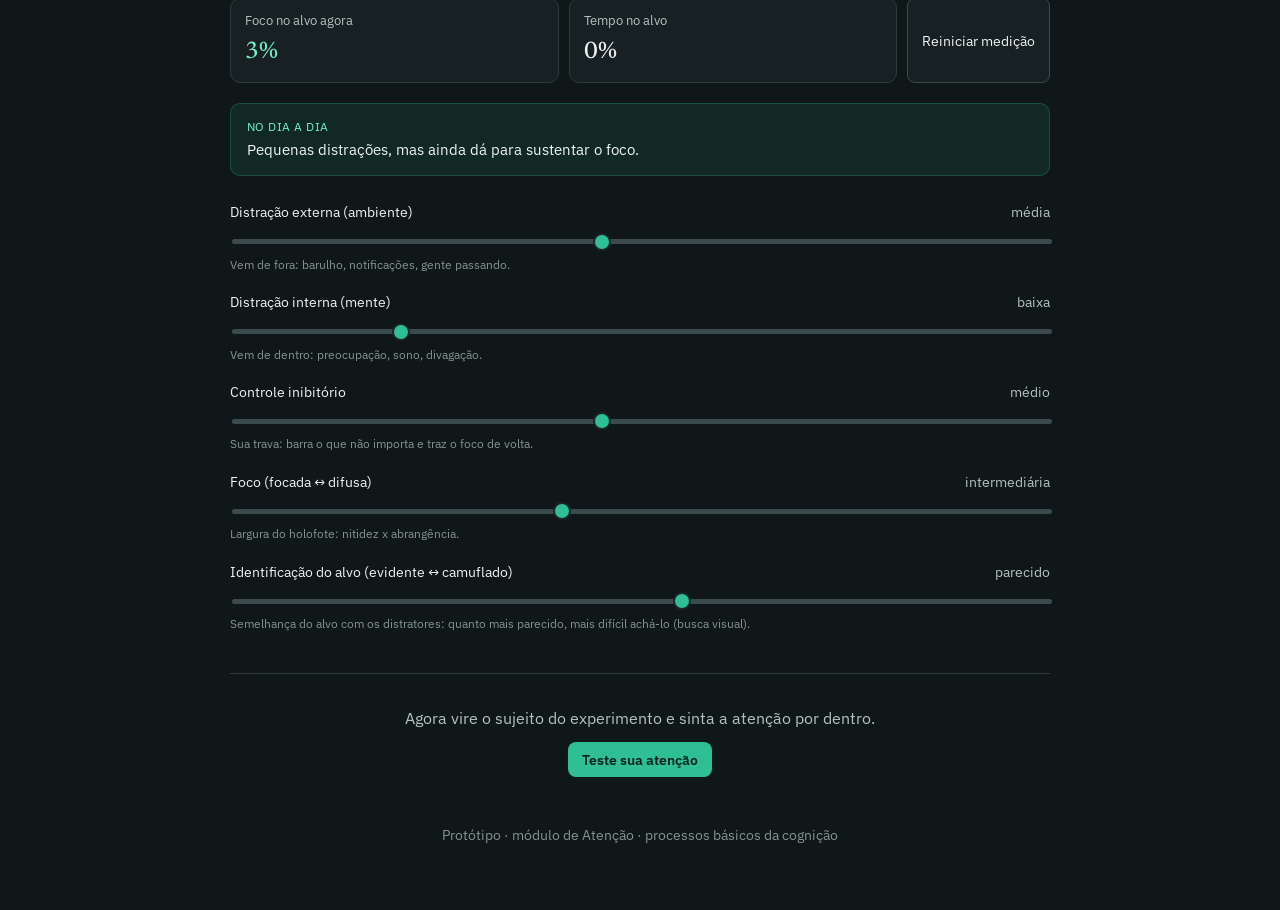
==== commit 0c638eb3: "Versão nos links de CSS e JS para evitar cache misturado Todas as páginas carregam estilos.css, comu" ====
--- a/atencao.html
+++ b/atencao.html
@@ -7,7 +7,7 @@
 <link rel="preconnect" href="https://fonts.googleapis.com">
 <link rel="preconnect" href="https://fonts.gstatic.com" crossorigin>
 <link href="https://fonts.googleapis.com/css2?family=Newsreader:opsz,wght@6..72,400;6..72,500&family=IBM+Plex+Sans:wght@400;500;600&display=swap" rel="stylesheet">
-<link rel="stylesheet" href="estilos.css">
+<link rel="stylesheet" href="estilos.css?v=2026-11-14">
 </head>
 <body>
 <div class="wrap">
@@ -304,14 +304,15 @@
     const p=document.createElement('div');p.className='dim';p.textContent=(idx+1)+' de '+trials.length;
     area.appendChild(w);area.appendChild(a);area.appendChild(p);shownAt=performance.now();}
   function resp(ch,tr){data.push({rt:performance.now()-shownAt,correct:ch.name===tr.ink.name,congruent:tr.congruent});idx++;show();}
-  function mean(a){return a.length?a.reduce((x,y)=>x+y,0)/a.length:0;}
+  function mean(a){return a.length?a.reduce((x,y)=>x+y,0)/a.length:null;} /* null = nenhuma tentativa válida */
+  const ND='<span style="font-size:14px">sem dados suficientes</span>';
   function finish(){const c=data.filter(d=>d.congruent&&d.correct).map(d=>d.rt),i=data.filter(d=>!d.congruent&&d.correct).map(d=>d.rt);
-    const mc=Math.round(mean(c)),mi=Math.round(mean(i)),eff=mi-mc,acc=Math.round(100*data.filter(d=>d.correct).length/data.length);
+    const has=c.length>0&&i.length>0, mc=c.length?Math.round(mean(c)):null, mi=i.length?Math.round(mean(i)):null, eff=has?mi-mc:null,acc=Math.round(100*data.filter(d=>d.correct).length/data.length);
     area.innerHTML='<p class="muted" style="text-align:center">Concluído. Veja o seu efeito Stroop.</p>';
     const again=document.createElement('button');again.textContent='Repetir';again.onclick=start;area.appendChild(again);
     const card=(l,v,hi)=>'<div class="metric'+(hi?' hi':'')+'"><div class="label">'+l+'</div><div class="value">'+v+'</div></div>';
-    results.innerHTML='<div class="metrics-grid">'+card('Cor = texto',mc+' ms')+card('Texto em conflito',mi+' ms',true)+card('Efeito Stroop',(eff<0?'\u2212':'+')+Math.abs(eff)+' ms')+card('Acertos',acc+'%')+'</div>'+
-      '<p class="dim" style="margin-top:.8rem">'+(eff>0?'O atraso nas palavras em conflito é a interferência: você não consegue desligar a leitura automática.':'Desta vez você não foi mais lento nas palavras em conflito. Com poucas tentativas isso pode acontecer; o efeito típico é positivo (atraso nas palavras em conflito).')+'</p>';}
+    results.innerHTML='<div class="metrics-grid">'+card('Cor = texto',mc===null?ND:mc+' ms')+card('Texto em conflito',mi===null?ND:mi+' ms',true)+card('Efeito Stroop',!has?ND:(eff<0?'\u2212':'+')+Math.abs(eff)+' ms')+card('Acertos',acc+'%')+'</div>'+
+      '<p class="dim" style="margin-top:.8rem">'+(!has?'Não houve acertos suficientes em uma das condições para calcular o efeito. Repita o teste.':eff>0?'O atraso nas palavras em conflito é a interferência: você não consegue desligar a leitura automática.':'Desta vez você não foi mais lento nas palavras em conflito. Com poucas tentativas isso pode acontecer; o efeito típico é positivo (atraso nas palavras em conflito).')+'</p>';}
   function start(){trials=build();idx=0;data=[];results.innerHTML='';show();}
   document.getElementById('stroopStart').onclick=start;
 })();
--- a/estilos.css
+++ b/estilos.css
@@ -178,3 +178,88 @@
 
 /* Botões desabilitados (tarefas que ainda não começaram ou estão pausadas) */
 button:disabled{opacity:.45;cursor:not-allowed}
+
+/* =====================================================================
+   Padrão novo de módulo (REVISAO.md, seção 3): blocos usados por comum.js
+   ===================================================================== */
+
+/* Nomes de variáveis usados pelo código dos módulos (antes repetidos no <style> de cada página) */
+:root{
+  --text-accent:var(--teal); --text-secondary:var(--ink-soft); --text-muted:var(--ink-dim);
+  --text-primary:var(--ink); --text-success:#5bbf46; --text-danger:#e24b4a; --text-warning:var(--amber);
+  --surface-1:var(--bg-soft); --surface-2:var(--card); --bg-accent:rgba(43,180,138,.12);
+  --bg-warning:rgba(224,169,27,.12); --border:var(--line); --border-accent:var(--teal); --fill-secondary:rgba(43,180,138,.15);
+}
+
+[hidden]{display:none !important}
+
+/* texto só para leitor de tela */
+.pb-sr{position:absolute; width:1px; height:1px; margin:-1px; padding:0; overflow:hidden; clip:rect(0 0 0 0); white-space:nowrap; border:0}
+
+/* abas com role="tab" (PB.tabs) */
+.subnav button[aria-selected="true"]{background:var(--teal); color:#06231b; border-color:var(--teal); font-weight:600}
+
+/* cabeçalho do módulo: objetivos, capítulo e aula */
+.modhead{background:var(--card); border:1px solid var(--line); border-radius:12px; padding:1rem 1.2rem; margin:1rem 0 1.5rem}
+.modhead .k{font-size:12px; text-transform:uppercase; letter-spacing:.05em; color:var(--ink-dim); margin-bottom:4px}
+.modhead ul{margin:.3rem 0 .6rem; padding-left:1.2rem}
+.modhead .ref{font-size:.88rem; color:var(--ink-soft)}
+
+/* previsão antes da atividade (PB.predict) */
+.predict{background:rgba(230,178,58,.07); border:1px solid rgba(230,178,58,.3); border-left:3px solid var(--amber); border-radius:12px; padding:.9rem 1.1rem; margin:1rem 0}
+.predict .k{font-size:12px; text-transform:uppercase; letter-spacing:.05em; color:var(--amber); margin-bottom:2px}
+.predict .pergunta{margin:.2rem 0 .7rem}
+.predict .opcoes, .quiz .opcoes{display:flex; flex-wrap:wrap; gap:8px}
+.predict button[aria-pressed="true"]{background:rgba(230,178,58,.18); border-color:var(--amber); color:var(--ink); opacity:1}
+.predict .registro{font-size:.88rem; color:var(--ink-soft); margin-top:.6rem; min-height:1.3em}
+
+/* resultado do estudante ao lado do esperado */
+.expected{display:grid; grid-template-columns:repeat(auto-fit,minmax(180px,1fr)); gap:10px; margin:1rem 0}
+.expected .col{background:var(--bg-soft); border:1px solid var(--line); border-radius:10px; padding:.8rem 1rem}
+.expected .col .label{font-size:.82rem; color:var(--ink-soft)}
+.expected .col .value{font-size:1.35rem; font-family:"Newsreader",serif; margin-top:2px}
+.expected .col.seu{border-color:var(--teal)}
+
+/* "O que isso mostra": fica oculto (atributo hidden) até a atividade terminar */
+.why{background:rgba(43,180,138,.08); border:1px solid rgba(43,180,138,.25); border-radius:10px; padding:.9rem 1.1rem; margin-top:1rem}
+.why .k{font-size:12px; text-transform:uppercase; letter-spacing:.05em; color:var(--teal); margin-bottom:4px}
+.why .v{font-size:14px; color:var(--ink-soft)}
+
+/* questões de revisão (PB.quiz) */
+.quiz{margin-top:2.5rem; border-top:1px solid var(--line); padding-top:1.25rem}
+.quiz .questao{background:var(--card); border:1px solid var(--line); border-radius:12px; padding:1rem 1.2rem; margin:0 0 1rem}
+.quiz .enunciado{margin:0 0 .3rem; font-weight:500}
+.quiz .origem{font-size:.8rem; color:var(--ink-dim); margin-bottom:.7rem}
+.quiz .opcoes{flex-direction:column; align-items:stretch}
+.quiz .opcoes button{text-align:left; line-height:1.4}
+.quiz .opcoes button.certa{border-color:#5bbf46; background:rgba(91,191,70,.12); opacity:1}
+.quiz .opcoes button.certa::after{content:"  ✓ correta"; color:#8fdc7d; font-size:.82rem}
+.quiz .opcoes button.errada{border-color:#e24b4a; background:rgba(226,75,74,.10); opacity:1}
+.quiz .opcoes button.errada::after{content:"  ✗ sua resposta"; color:#f08a89; font-size:.82rem}
+.quiz .devolutiva{font-size:.92rem; color:var(--ink-soft); margin-top:.7rem; min-height:1.2em}
+.quiz .placar{font-size:.9rem; color:var(--ink-soft)}
+
+/* ---- atividades do padrão novo: palco do estímulo, resposta e resultado ---- */
+.how{color:var(--ink-soft); font-size:.95rem; margin-top:0}
+.palco{min-height:110px; background:var(--bg-soft); border:1px solid var(--line); border-radius:12px; display:flex; align-items:center; justify-content:center; text-align:center; padding:1rem; color:var(--ink-soft); margin:.6rem 0}
+.palco.est{font-size:1.5rem; letter-spacing:.04em; color:var(--ink)}
+.palco.digitos.est{font-variant-numeric:tabular-nums; font-size:2.2rem; letter-spacing:.2em}
+.linha-resp{display:flex; gap:8px; align-items:center; flex-wrap:wrap; margin:.6rem 0}
+.linha-resp.coluna{flex-direction:column; align-items:stretch}
+.linha-resp label{font-size:.9rem; color:var(--ink-soft)}
+.linha-resp input[type=text], .linha-resp textarea{flex:1; min-width:180px; font:inherit; font-size:1.05rem; padding:8px 10px; border-radius:8px; border:1px solid var(--line-strong); background:var(--bg); color:var(--ink)}
+.linha-resp textarea:focus-visible{outline:2px solid var(--teal); outline-offset:2px}
+.aviso-ativ{font-size:.92rem; color:var(--ink-soft); min-height:1.4em}
+.expected .col .nota{font-size:.8rem; color:var(--ink-dim); margin-top:4px; line-height:1.4}
+.why .v p{margin:.3rem 0}
+.why .seu-res{color:var(--ink); font-weight:500}
+.rec-linha{display:flex; align-items:center; gap:10px; padding:.35rem 0; border-bottom:1px solid var(--line); flex-wrap:wrap}
+.rec-palavra{min-width:120px; font-size:1.05rem}
+.rec-linha button[aria-pressed="true"]{background:rgba(47,191,148,.18); border-color:var(--teal); color:var(--teal-bright)}
+.posicoes{display:grid; grid-template-columns:repeat(auto-fill,minmax(110px,1fr)); gap:6px; margin:.8rem 0}
+.posicoes .pos{background:var(--bg-soft); border:1px solid var(--line); border-radius:8px; padding:.4rem .5rem; font-size:.82rem; display:flex; flex-direction:column}
+.posicoes .pos .n{color:var(--ink-dim); font-size:.72rem}
+.posicoes .pos .m{color:var(--ink-dim)}
+.posicoes .pos.sim{border-color:#5bbf46}
+.posicoes .pos.sim .m{color:#8fdc7d}
+.quiz.plano{margin-top:0; border-top:0; padding-top:0}
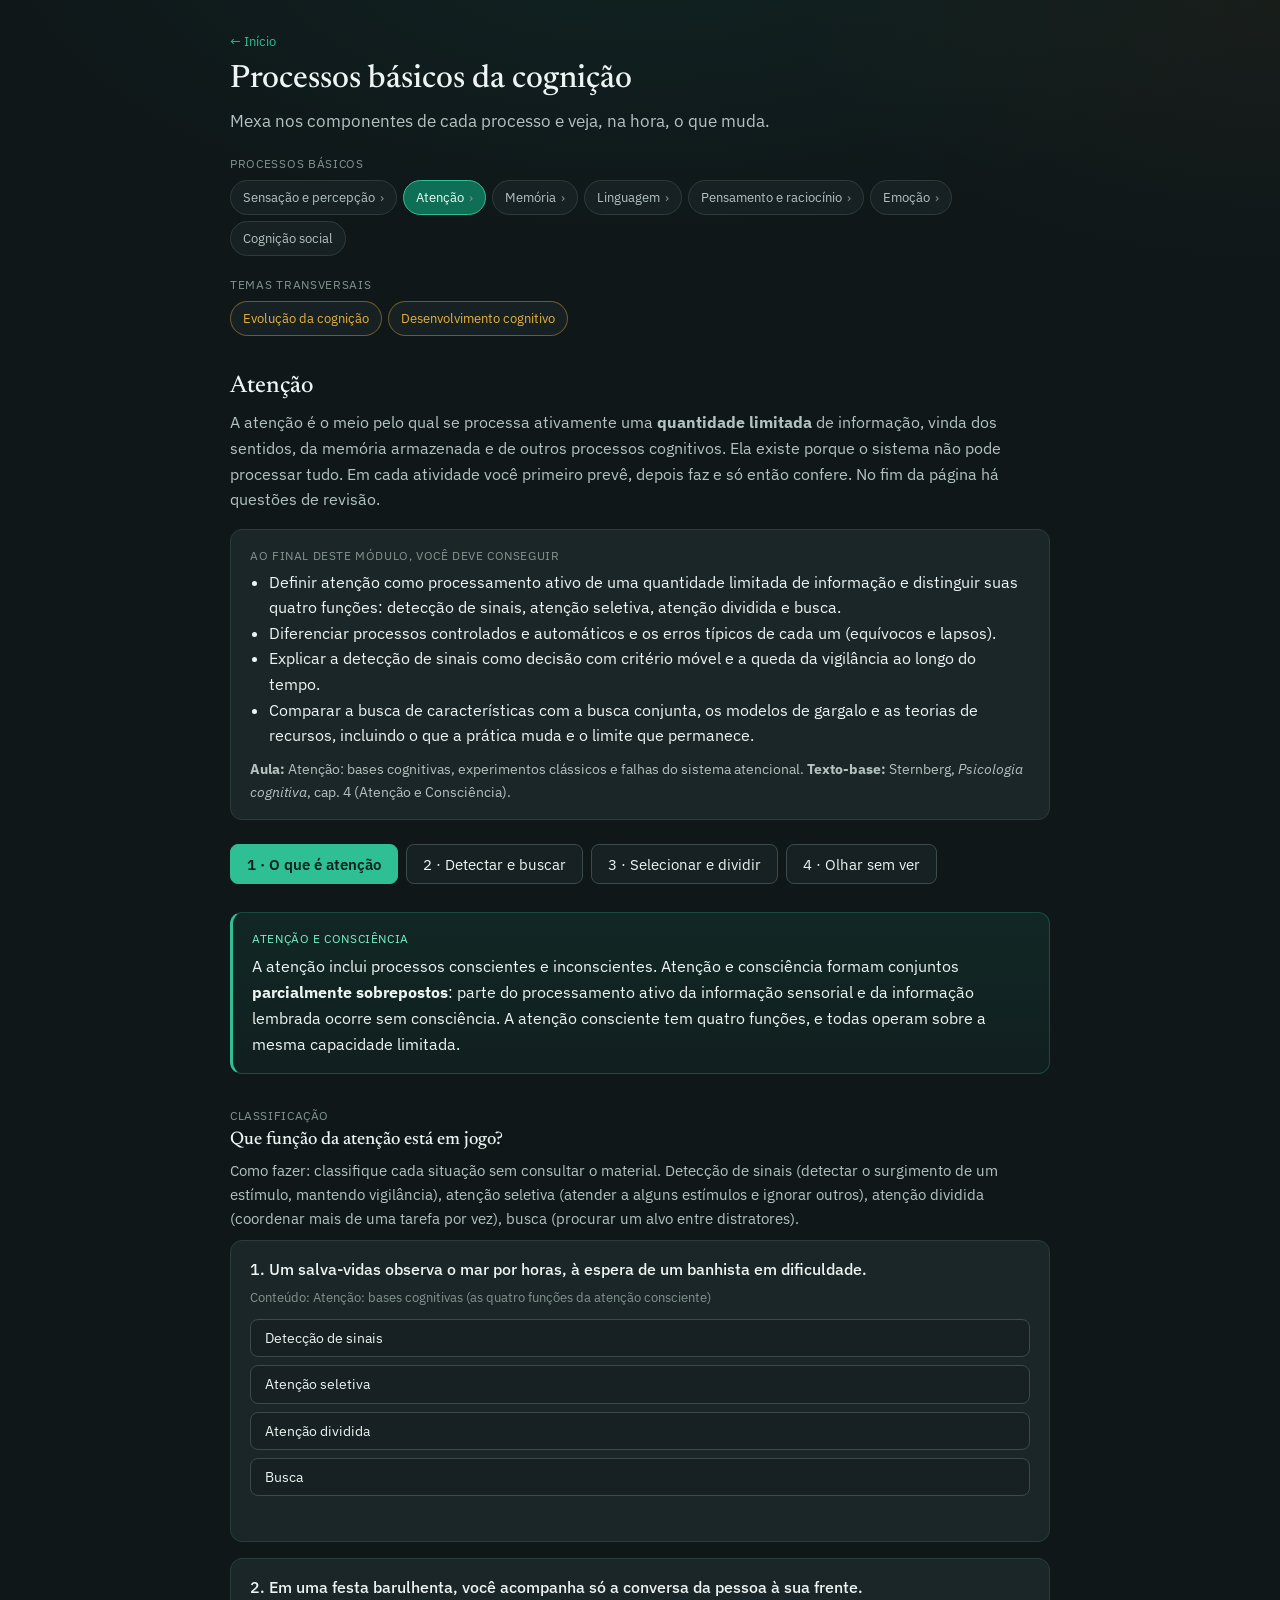
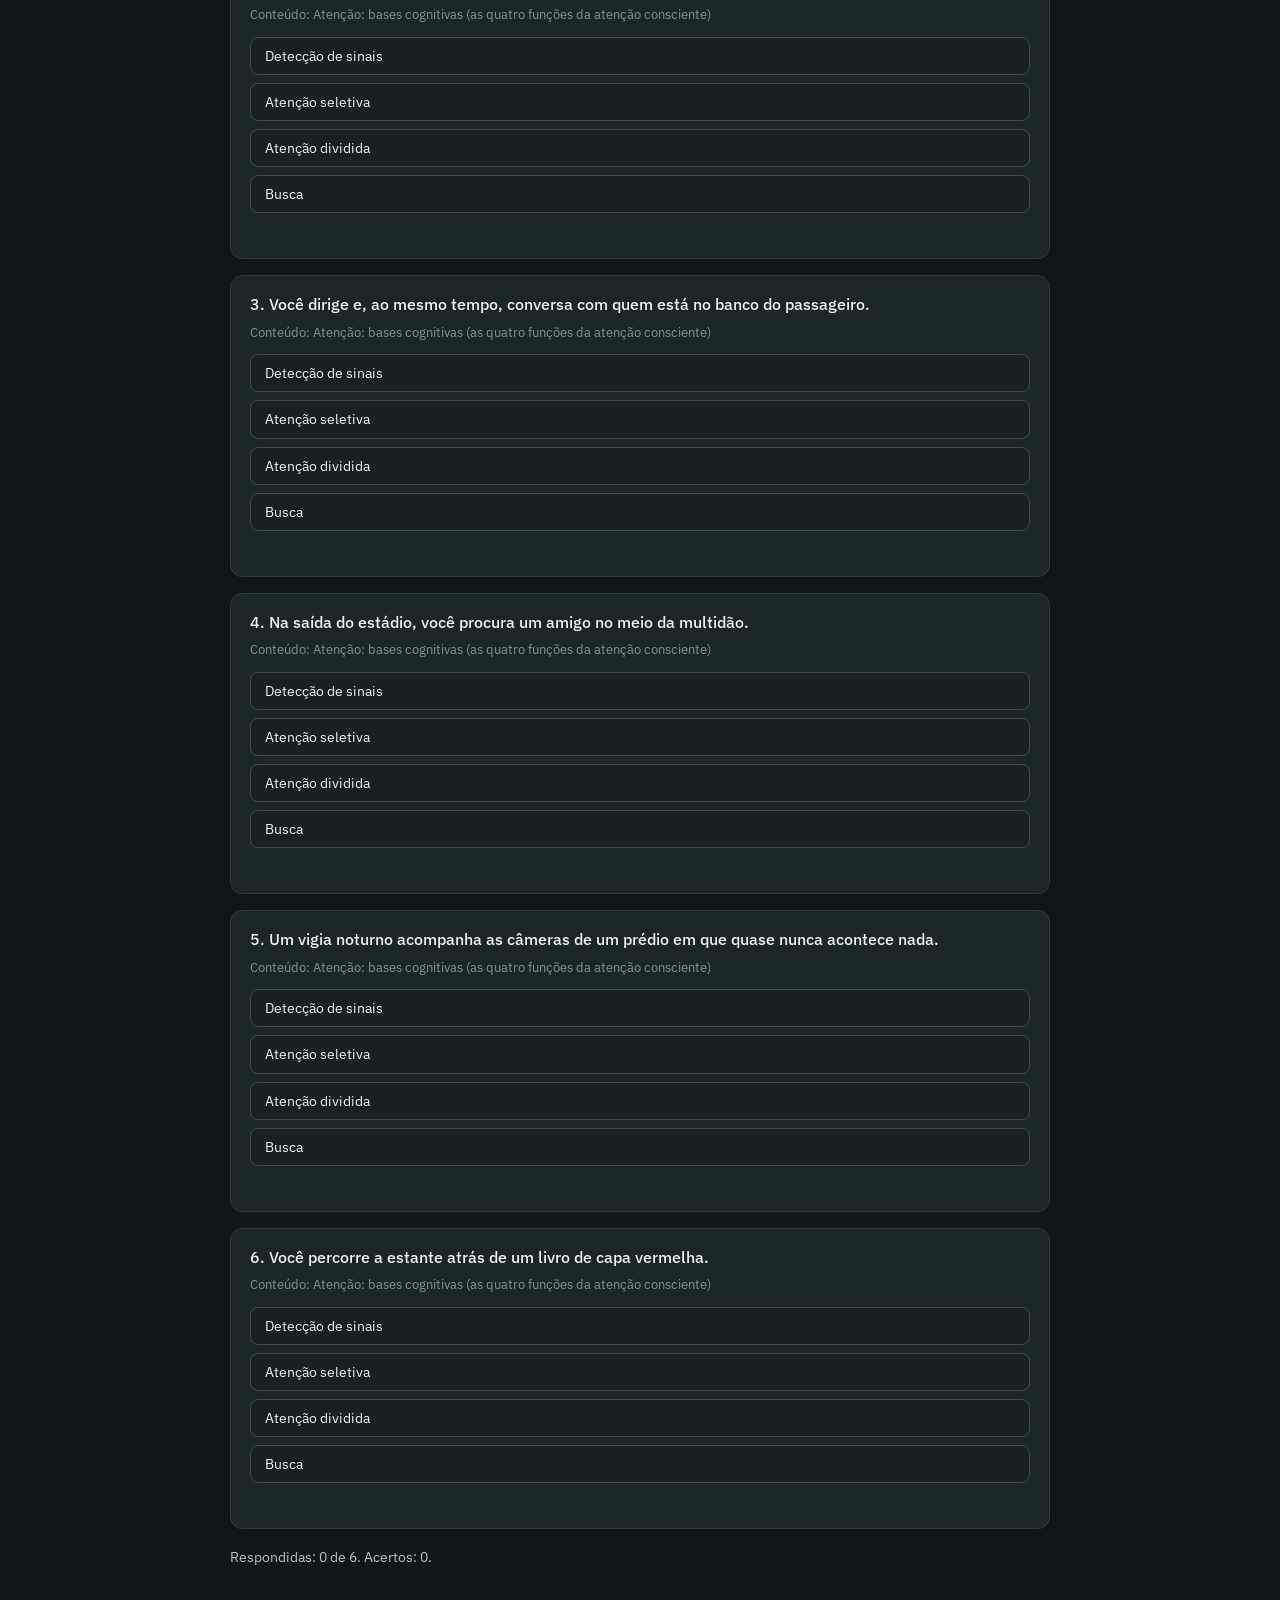
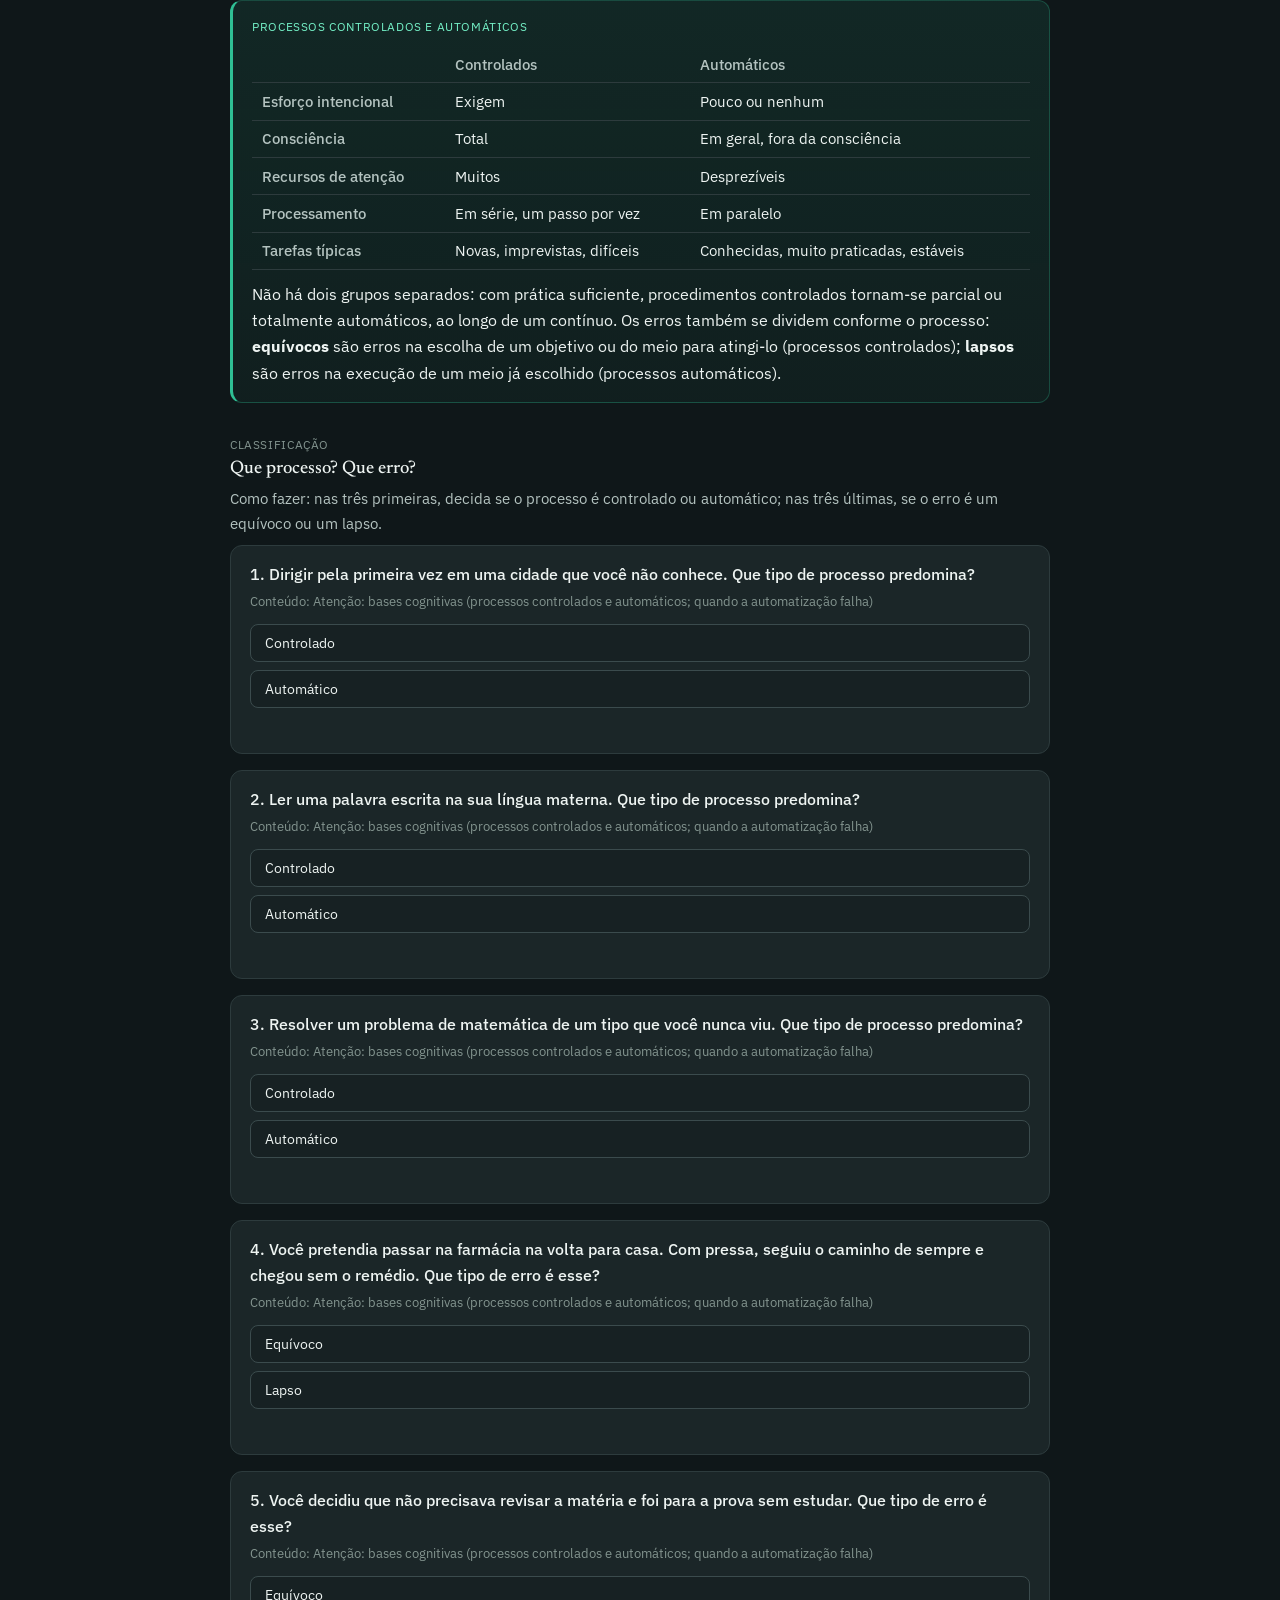
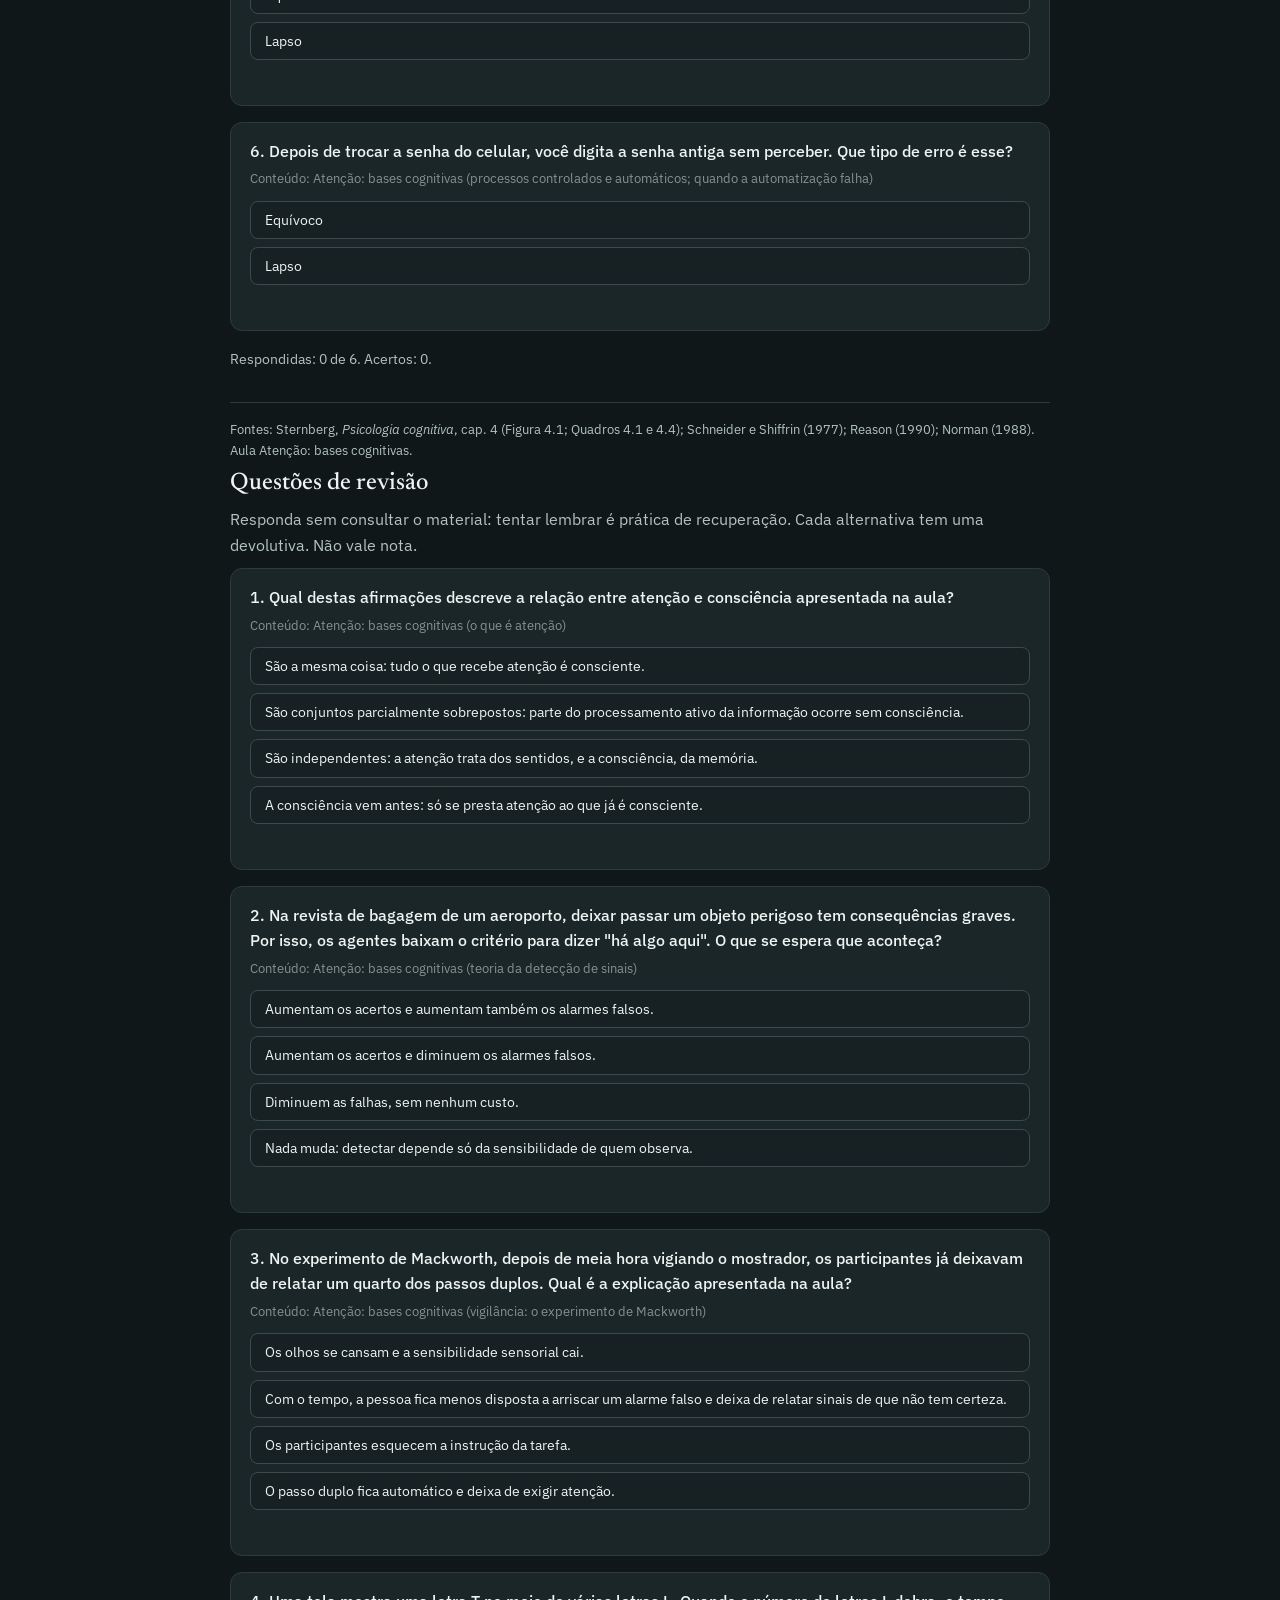
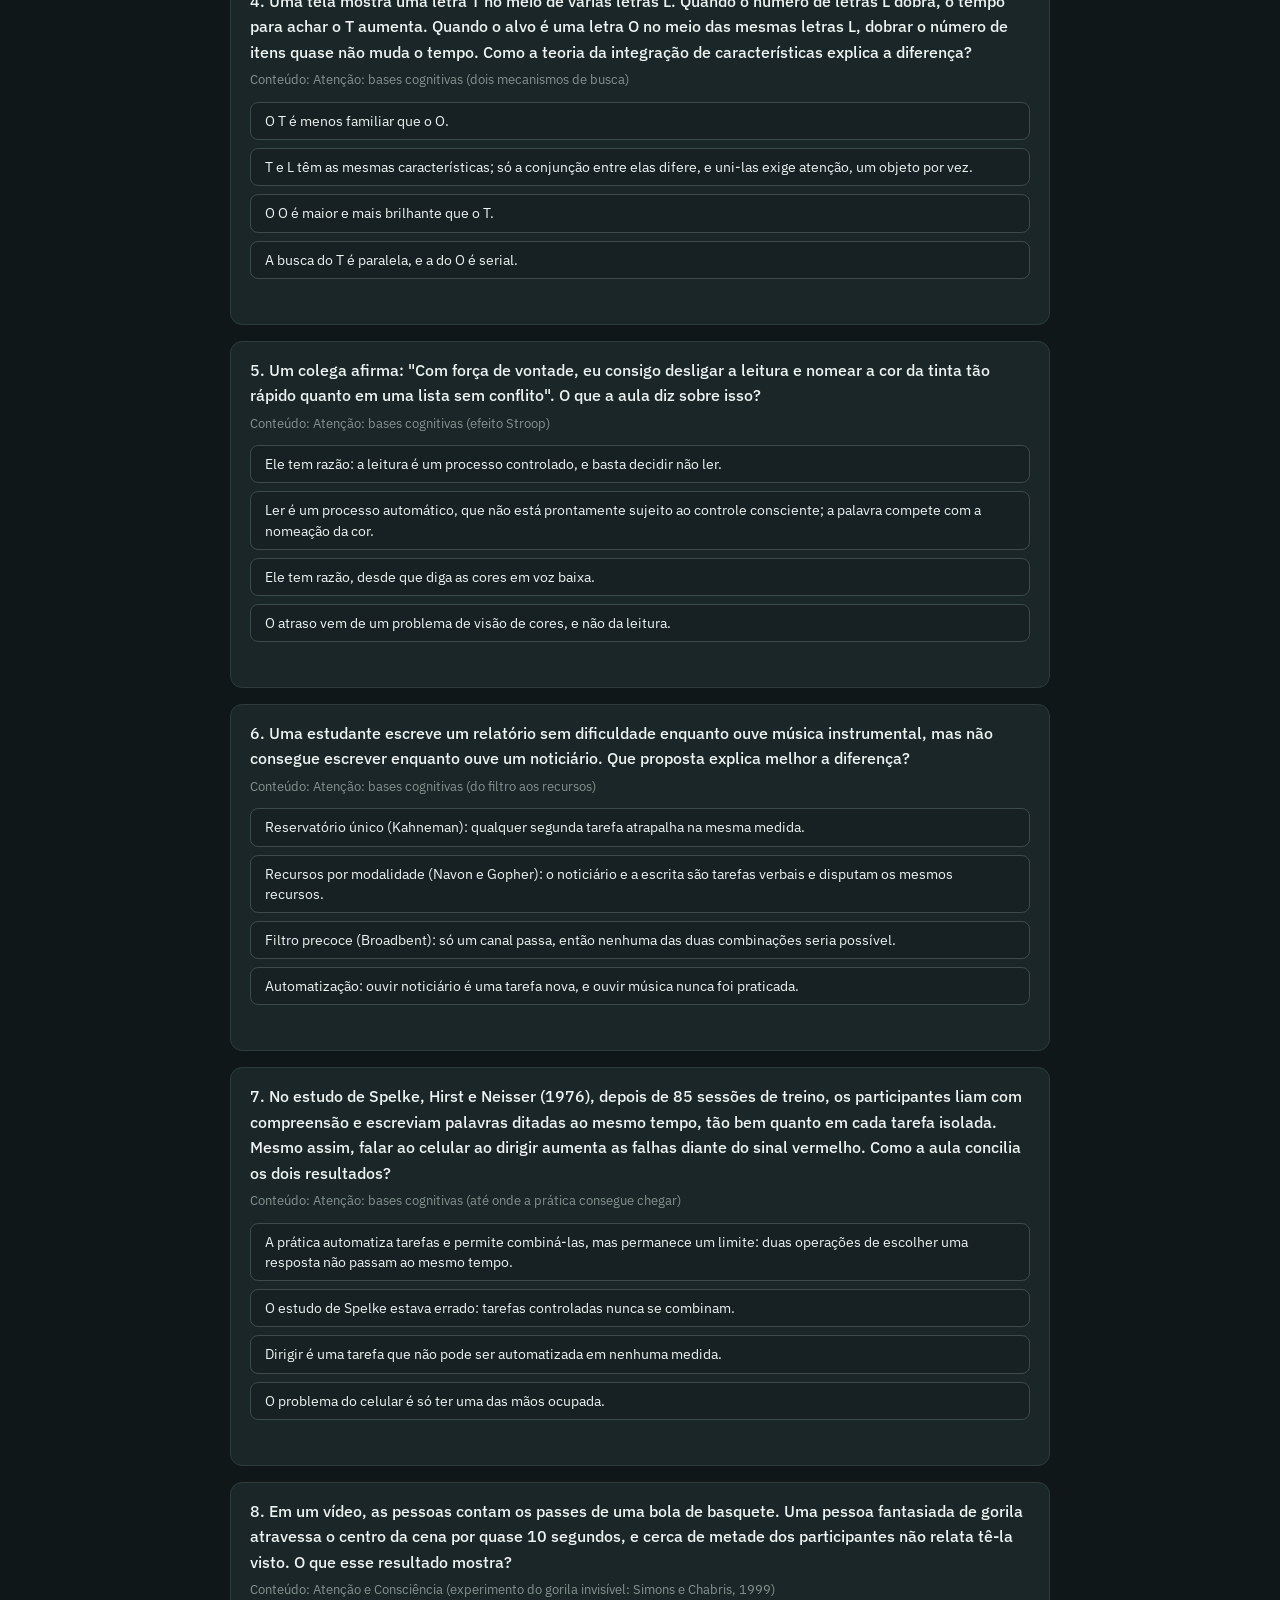
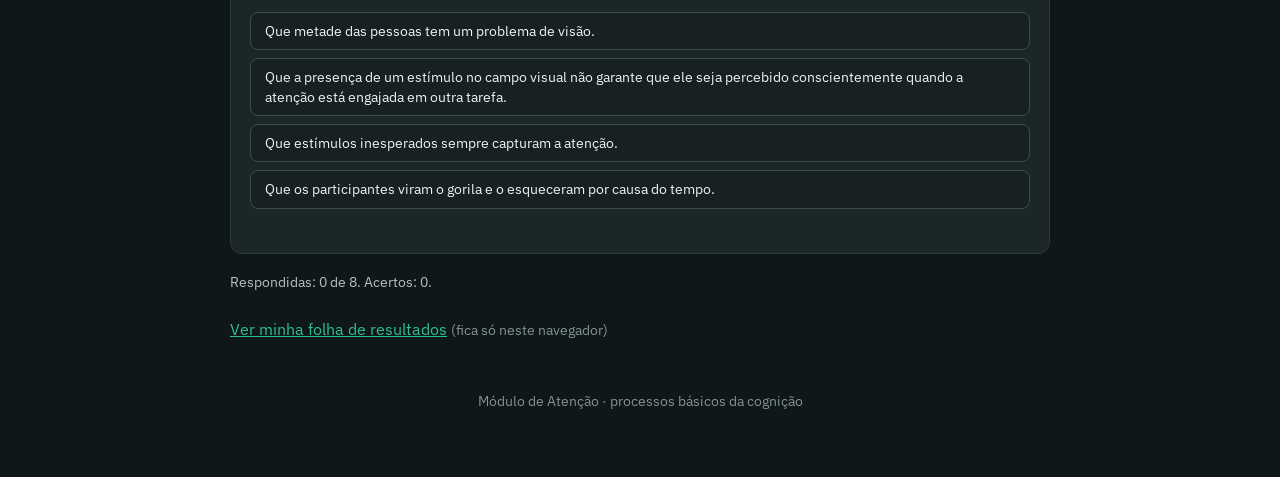
==== commit 85962ebe: "5.2: atenção no padrão novo, a partir da aula (Sternberg, cap. 4) Busca visual (O e T), Stroop refei" ====
--- a/atencao.html
+++ b/atencao.html
@@ -8,6 +8,29 @@
 <link rel="preconnect" href="https://fonts.gstatic.com" crossorigin>
 <link href="https://fonts.googleapis.com/css2?family=Newsreader:opsz,wght@6..72,400;6..72,500&family=IBM+Plex+Sans:wght@400;500;600&display=swap" rel="stylesheet">
 <link rel="stylesheet" href="estilos.css?v=2026-11-14">
+<style>
+  button[aria-pressed="true"]{background:rgba(43,180,138,.15); border-color:var(--teal); color:var(--teal-bright)}
+  .acoes{display:flex; gap:8px; flex-wrap:wrap; margin:.6rem 0}
+  .subtitle{font-size:.78rem; text-transform:uppercase; letter-spacing:.05em; color:var(--ink-dim); margin:2rem 0 .2rem}
+  table.quadro{width:100%; border-collapse:collapse; font-size:.92rem; margin:.6rem 0 0}
+  table.quadro th, table.quadro td{text-align:left; padding:.4rem .6rem; border-bottom:1px solid var(--line); vertical-align:top}
+  table.quadro th{font-weight:500; color:var(--ink-soft)}
+  /* Stroop */
+  #st-palavra{font-size:3rem; font-weight:700; min-height:4.2rem; display:flex; align-items:center; justify-content:center; letter-spacing:.02em}
+  .teclas{display:flex; gap:10px; flex-wrap:wrap; justify-content:center; margin:.4rem 0}
+  .teclas button{min-width:104px; padding:10px 14px}
+  .teclas kbd, .how kbd{font:inherit; font-size:.8rem; border:1px solid var(--line-strong); border-radius:4px; padding:0 5px; margin-left:6px; color:var(--ink-soft)}
+  /* Busca visual */
+  #bv-campo{position:relative; height:300px; background:var(--bg-soft); border:1px solid var(--line); border-radius:12px; overflow:hidden; margin:.6rem 0}
+  #bv-campo::before{content:""; position:absolute; left:50%; top:8%; bottom:8%; border-left:1px dashed var(--line-strong)}
+  #bv-campo .letra{position:absolute; width:30px; height:30px; margin:-15px 0 0 -15px; line-height:30px; text-align:center; font-size:26px; font-weight:600; color:var(--ink); user-select:none}
+  #bv-campo .aviso{position:absolute; inset:0; display:flex; align-items:center; justify-content:center; text-align:center; padding:1rem; color:var(--ink-soft)}
+  .grafico{max-width:460px; margin:.6rem 0; color:var(--ink-soft)}
+  .grafico svg{width:100%; height:auto; display:block}
+  /* Cegueira à mudança: as células são botões */
+  .cb-grid button.cb-cell{padding:0; min-width:0; background:#26343b}
+  .cb-grid button.cb-cell:focus-visible{outline:2px solid var(--teal-bright); outline-offset:2px}
+</style>
 </head>
 <body>
 <div class="wrap">
@@ -33,313 +56,625 @@
   </nav>
 
   <h2>Atenção</h2>
-
-  <div class="def">
-    <div class="k">Definição</div>
-    A atenção é o processo que <b>seleciona</b> e <b>prioriza</b> parte da informação disponível e a <b>sustenta no tempo</b>, diante da capacidade limitada do sistema cognitivo. É regulada de cima para baixo (<i>top-down</i>, pelos objetivos) e de baixo para cima (<i>bottom-up</i>, pela saliência do estímulo).
+  <p class="muted">A atenção é o meio pelo qual se processa ativamente uma <b>quantidade limitada</b> de informação, vinda dos sentidos, da memória armazenada e de outros processos cognitivos. Ela existe porque o sistema não pode processar tudo. Em cada atividade você primeiro prevê, depois faz e só então confere. No fim da página há questões de revisão.</p>
+
+  <div class="modhead">
+    <div class="k">Ao final deste módulo, você deve conseguir</div>
+    <ul>
+      <li>Definir atenção como processamento ativo de uma quantidade limitada de informação e distinguir suas quatro funções: detecção de sinais, atenção seletiva, atenção dividida e busca.</li>
+      <li>Diferenciar processos controlados e automáticos e os erros típicos de cada um (equívocos e lapsos).</li>
+      <li>Explicar a detecção de sinais como decisão com critério móvel e a queda da vigilância ao longo do tempo.</li>
+      <li>Comparar a busca de características com a busca conjunta, os modelos de gargalo e as teorias de recursos, incluindo o que a prática muda e o limite que permanece.</li>
+    </ul>
+    <div class="ref"><b>Aula:</b> Atenção: bases cognitivas, experimentos clássicos e falhas do sistema atencional. <b>Texto-base:</b> Sternberg, <i>Psicologia cognitiva</i>, cap. 4 (Atenção e Consciência).</div>
   </div>
 
-  <h3>Componentes neurocognitivos</h3>
-  <p class="dim" style="margin-top:0">Três redes atencionais relativamente independentes (modelo de Posner e Petersen).</p>
-  <div class="cards">
-    <div class="card">
-      <h4><span class="dot" style="background:var(--teal)"></span>Alerta (vigilância)</h4>
-      <div>Preparar e manter o estado de prontidão.</div>
-      <div class="meta"><b>Substrato:</b> locus coeruleus, córtex frontoparietal direito, tálamo</div>
-      <div class="meta"><b>Modulação:</b> noradrenalina</div>
-    </div>
-    <div class="card">
-      <h4><span class="dot" style="background:var(--amber)"></span>Orientação</h4>
-      <div>Direcionar e deslocar o foco para estímulos ou locais.</div>
-      <div class="meta"><b>Substrato:</b> lobo parietal superior, junção temporoparietal, campos oculares frontais</div>
-      <div class="meta"><b>Modulação:</b> acetilcolina</div>
-    </div>
-    <div class="card">
-      <h4><span class="dot" style="background:#d85a30"></span>Controle executivo</h4>
-      <div>Detectar e resolver conflito, inibir o irrelevante.</div>
-      <div class="meta"><b>Substrato:</b> córtex cingulado anterior, pré-frontal lateral, gânglios da base</div>
-      <div class="meta"><b>Modulação:</b> dopamina</div>
-    </div>
+  <div class="subnav">
+    <button data-tab="m1">1 · O que é atenção</button>
+    <button data-tab="m2">2 · Detectar e buscar</button>
+    <button data-tab="m3">3 · Selecionar e dividir</button>
+    <button data-tab="m4">4 · Olhar sem ver</button>
   </div>
 
-  <h3>Papel na rede de processamento da informação</h3>
-  <div class="flow">
-    <div class="box">Entrada sensorial<br><span class="dim">muita informação</span></div>
-    <div class="arr">→</div>
-    <div class="box mid">Atenção<br><span class="dim">filtro de capacidade limitada</span></div>
-    <div class="arr">→</div>
-    <div class="box">Memória e pensamento<br><span class="dim">processamento profundo</span></div>
-  </div>
-  <p class="dim">Chega mais informação do que cabe processar; a atenção decide o que passa adiante. Por isso, uma falha aqui afeta tudo o que vem depois na cadeia.</p>
-
-  <h3 style="margin-top:2rem">Experimente</h3>
-  <p class="muted">Siga o ponto verde com o cursor (se largar, ele entra em piloto automático) e veja como cada fator muda sua concentração. <span class="dim">No experimento: a <b>orientação</b> é mover o foco; o <b>controle executivo</b> é o botão de inibição; o <b>alerta</b> é sustentar ao longo do tempo; e a <b>identificação</b> é o quanto o alvo se destaca do resto.</span></p>
-
-  <div id="att-canvas">
-    <div id="att-light"></div>
-    <div id="att-status">procurando o alvo</div>
-  </div>
-
-  <div class="metrics">
-    <div class="metric foco"><div class="label">Foco no alvo agora</div><div class="value" id="m-foco">0%</div></div>
-    <div class="metric"><div class="label">Tempo no alvo</div><div class="value" id="m-tempo">0%</div></div>
-    <button id="m-reset">Reiniciar medição</button>
-  </div>
-
-  <div class="example">
-    <div><div class="k">No dia a dia</div><div class="v" id="ex-text">Ambiente calmo e cabeça tranquila: seguir o alvo é fácil.</div></div>
-  </div>
-
-  <div class="sliders">
-    <div class="slider">
-      <div class="row"><span>Distração externa (ambiente)</span><span class="val" id="lab-ext">média</span></div>
-      <input type="range" id="s-ext" min="0" max="100" value="45" step="1">
-      <div class="help">Vem de fora: barulho, notificações, gente passando.</div>
-    </div>
-    <div class="slider">
-      <div class="row"><span>Distração interna (mente)</span><span class="val" id="lab-int">baixa</span></div>
-      <input type="range" id="s-int" min="0" max="100" value="20" step="1">
-      <div class="help">Vem de dentro: preocupação, sono, divagação.</div>
-    </div>
-    <div class="slider">
-      <div class="row"><span>Controle inibitório</span><span class="val" id="lab-inh">médio</span></div>
-      <input type="range" id="s-inh" min="0" max="100" value="45" step="1">
-      <div class="help">Sua trava: barra o que não importa e traz o foco de volta.</div>
-    </div>
-    <div class="slider">
-      <div class="row"><span>Foco (focada ↔ difusa)</span><span class="val" id="lab-foc">intermediária</span></div>
-      <input type="range" id="s-foc" min="0" max="100" value="40" step="1">
-      <div class="help">Largura do holofote: nitidez x abrangência.</div>
-    </div>
-    <div class="slider">
-      <div class="row"><span>Identificação do alvo (evidente ↔ camuflado)</span><span class="val" id="lab-ident">parecido</span></div>
-      <input type="range" id="s-ident" min="0" max="100" value="55" step="1">
-      <div class="help">Semelhança do alvo com os distratores: quanto mais parecido, mais difícil achá-lo (busca visual).</div>
-    </div>
-  </div>
-
-  <!-- TESTE SUA ATENÇÃO -->
-  <div class="toggle-tests">
-    <p class="muted" style="margin-top:0">Agora vire o sujeito do experimento e sinta a atenção por dentro.</p>
-    <button class="primary" id="btn-tests">Teste sua atenção</button>
-  </div>
-
-  <div class="tests-panel hidden" id="tests-panel">
-
-    <div class="demo">
-      <span class="tag">Teste 1 · interferência</span>
-      <h3>Teste de Stroop</h3>
-      <p class="muted">Clique na <b>cor da tinta</b> de cada palavra, ignorando o que está escrito. Quando o texto contradiz a cor, a leitura automática atrapalha o controle voluntário. Vamos medir esse atraso.</p>
-      <div class="stage-area" id="stroopArea">
-        <p class="muted" style="text-align:center">12 palavras vão aparecer. Responda o mais rápido que conseguir.</p>
-        <button id="stroopStart">Começar</button>
+  <!-- ===================== PARTE 1 ===================== -->
+  <section id="m1">
+    <div class="def">
+      <div class="k">Atenção e consciência</div>
+      A atenção inclui processos conscientes e inconscientes. Atenção e consciência formam conjuntos <b>parcialmente sobrepostos</b>: parte do processamento ativo da informação sensorial e da informação lembrada ocorre sem consciência. A atenção consciente tem quatro funções, e todas operam sobre a mesma capacidade limitada.
+    </div>
+
+    <p class="subtitle">Classificação</p>
+    <h3 style="margin-top:.2rem">Que função da atenção está em jogo?</h3>
+    <p class="how">Como fazer: classifique cada situação sem consultar o material. Detecção de sinais (detectar o surgimento de um estímulo, mantendo vigilância), atenção seletiva (atender a alguns estímulos e ignorar outros), atenção dividida (coordenar mais de uma tarefa por vez), busca (procurar um alvo entre distratores).</p>
+    <div id="cl-funcoes"></div>
+
+    <div class="def" style="margin-top:2rem">
+      <div class="k">Processos controlados e automáticos</div>
+      <table class="quadro">
+        <tr><th scope="col"></th><th scope="col">Controlados</th><th scope="col">Automáticos</th></tr>
+        <tr><th scope="row">Esforço intencional</th><td>Exigem</td><td>Pouco ou nenhum</td></tr>
+        <tr><th scope="row">Consciência</th><td>Total</td><td>Em geral, fora da consciência</td></tr>
+        <tr><th scope="row">Recursos de atenção</th><td>Muitos</td><td>Desprezíveis</td></tr>
+        <tr><th scope="row">Processamento</th><td>Em série, um passo por vez</td><td>Em paralelo</td></tr>
+        <tr><th scope="row">Tarefas típicas</th><td>Novas, imprevistas, difíceis</td><td>Conhecidas, muito praticadas, estáveis</td></tr>
+      </table>
+      <p style="margin:.7rem 0 0">Não há dois grupos separados: com prática suficiente, procedimentos controlados tornam-se parcial ou totalmente automáticos, ao longo de um contínuo. Os erros também se dividem conforme o processo: <b>equívocos</b> são erros na escolha de um objetivo ou do meio para atingi-lo (processos controlados); <b>lapsos</b> são erros na execução de um meio já escolhido (processos automáticos).</p>
+    </div>
+
+    <p class="subtitle">Classificação</p>
+    <h3 style="margin-top:.2rem">Que processo? Que erro?</h3>
+    <p class="how">Como fazer: nas três primeiras, decida se o processo é controlado ou automático; nas três últimas, se o erro é um equívoco ou um lapso.</p>
+    <div id="cl-processos"></div>
+
+    <div class="sources">Fontes: Sternberg, <i>Psicologia cognitiva</i>, cap. 4 (Figura 4.1; Quadros 4.1 e 4.4); Schneider e Shiffrin (1977); Reason (1990); Norman (1988). Aula Atenção: bases cognitivas.</div>
+  </section>
+
+  <!-- ===================== PARTE 2 ===================== -->
+  <section id="m2" class="hidden">
+    <div class="def">
+      <div class="k">Detectar é decidir</div>
+      Na teoria da detecção de sinais, a presença real do sinal cruza com a resposta da pessoa e gera quatro resultados.
+      <table class="quadro">
+        <tr><th scope="col"></th><th scope="col">Detectou o sinal</th><th scope="col">Não detectou</th></tr>
+        <tr><th scope="row">Sinal presente</th><td>Acerto</td><td>Falha</td></tr>
+        <tr><th scope="row">Sinal ausente</th><td>Alarme falso</td><td>Rejeição correta</td></tr>
+      </table>
+      <p style="margin:.7rem 0 0">O <b>critério é móvel</b>: quando as consequências de uma falha são graves, baixa-se o critério, e aumentam os acertos e também os alarmes falsos. Na <b>vigilância</b>, o critério se desloca com o tempo: no experimento de Mackworth (1948), após meia hora os participantes já falhavam em um quarto dos sinais, por ficarem menos dispostos a arriscar um alarme falso, e não por perda de sensibilidade sensorial.</p>
+    </div>
+
+    <p class="subtitle">Classificação</p>
+    <h3 style="margin-top:.2rem">Qual dos quatro resultados?</h3>
+    <p class="how">Como fazer: em cada situação, veja se o sinal estava presente e qual foi a resposta.</p>
+    <div id="cl-tds"></div>
+
+    <p class="subtitle">Experimento</p>
+    <h3 style="margin-top:.2rem">Busca visual: encontre o O, depois encontre o T</h3>
+    <p class="how">Como fazer: em cada tela há um alvo no meio de outras letras. Diga, o mais rápido que puder sem errar, de que <b>lado</b> ele está: tecla <kbd>F</kbd> para esquerda, <kbd>J</kbd> para direita (ou toque nos botões). Primeiro o alvo é a letra O; depois, a letra T. As telas têm 4, 8 ou 16 letras. São 2 telas de treino e 24 valendo em cada parte (cerca de 3 minutos).</p>
+    <div id="bv-prev"></div>
+    <div id="bv-campo" aria-label="Campo da busca visual"><div class="aviso" id="bv-aviso">Responda à previsão para liberar o início.</div></div>
+    <div class="teclas">
+      <button id="bv-esq" type="button" disabled>← Esquerda <kbd>F</kbd></button>
+      <button id="bv-dir" type="button" disabled>Direita → <kbd>J</kbd></button>
+    </div>
+    <div class="acoes"><button id="bv-go" class="primary" disabled>Começar</button></div>
+    <div id="bv-msg" class="aviso-ativ" role="status" aria-live="polite"></div>
+    <div id="bv-graf" class="grafico"></div>
+    <div id="bv-res"></div>
+    <div class="why" id="bv-why" hidden>
+      <div class="k">O que isso mostra</div>
+      <div class="v"><p class="seu-res"></p>
+      <p><b>Busca de características:</b> o O tem um traço que os distratores não têm (a curvatura). O sistema detecta essa ativação em paralelo, tudo de uma vez, e o número de itens quase não afeta o tempo. <b>Busca conjunta:</b> T e L têm as mesmas características (uma linha horizontal e uma vertical); difere só a conjunção entre elas. Unir características exige atenção como uma cola mental, um objeto por vez, e o tempo cresce com o número de itens (teoria da integração de características: Treisman, 1986).</p>
+      <p>Há alternativas: para a teoria da semelhança, pesa a semelhança entre alvo e distratores (Duncan e Humphreys, 1989); para a busca guiada, toda busca tem uma etapa paralela seguida de uma etapa serial (Cave e Wolfe, 1990). Limite desta medida: são 8 telas por condição, e a busca do T veio sempre depois da busca do O.</p></div>
+    </div>
+
+    <div class="sources">Fontes: Sternberg, <i>Psicologia cognitiva</i>, cap. 4 (Quadro 4.5); Mackworth (1948); Broadbent e Gregory (1965); Treisman (1986); Duncan e Humphreys (1989); Cave e Wolfe (1990). Aula Atenção: bases cognitivas.</div>
+  </section>
+
+  <!-- ===================== PARTE 3 ===================== -->
+  <section id="m3" class="hidden">
+    <div class="def">
+      <div class="k">Onde está o gargalo</div>
+      Na escuta dicótica (Cherry, 1953), cada ouvido recebe uma mensagem, e a pessoa repete em voz alta só uma delas. Do canal ignorado, ela nota características físicas (a voz muda de masculina para feminina), mas não o conteúdo (a mensagem muda de idioma). Os modelos concordam que existe um gargalo e divergem sobre onde ele fica: <b>filtro precoce</b> (Broadbent, 1958), <b>atenuação</b> (Treisman, 1960) ou <b>filtro tardio</b> (Deutsch e Deutsch, 1963).
+    </div>
+
+    <p class="subtitle">Classificação</p>
+    <h3 style="margin-top:.2rem">Que modelo de gargalo?</h3>
+    <p class="how">Como fazer: associe cada descrição a um dos três modelos.</p>
+    <div id="cl-gargalo"></div>
+
+    <p class="subtitle">Experimento</p>
+    <h3 style="margin-top:.2rem">Teste de Stroop</h3>
+    <p class="how">Como fazer: aparece uma palavra colorida. Responda a <b>cor da tinta</b>, e não a palavra escrita, o mais rápido que puder sem errar. Use as teclas indicadas em cada botão (ou toque nos botões). São 4 tentativas de treino e 40 valendo (cerca de 2 minutos). Aviso: a tarefa depende de distinguir vermelho, azul, verde e roxo; se você tem dificuldade com essas cores, o resultado pode não refletir o efeito.</p>
+    <div id="st-prev"></div>
+    <div class="palco" id="st-palco"><div id="st-palavra" aria-live="off">Responda à previsão para liberar o início.</div></div>
+    <div class="teclas" id="st-teclas"></div>
+    <div class="acoes"><button id="st-go" class="primary" disabled>Começar</button></div>
+    <div id="st-msg" class="aviso-ativ" role="status" aria-live="polite"></div>
+    <div id="st-res"></div>
+    <div class="why" id="st-why" hidden>
+      <div class="k">O que isso mostra</div>
+      <div class="v"><p class="seu-res"></p>
+      <p>Ler é um processo automático e não está prontamente sujeito ao controle consciente. Quando a palavra e a tinta são diferentes, a palavra ativa uma via que compete com a nomeação da cor, e é preciso mais tempo para acumular ativação suficiente para a resposta correta (Stroop, 1935; MacLeod, 1991). A atenção seletiva não é um filtro perfeito.</p>
+      <p>Limite desta medida: na aula, a resposta é dita em voz alta; aqui, é dada por tecla ou toque, o que costuma reduzir o tamanho do efeito.</p></div>
+    </div>
+
+    <div class="def" style="margin-top:2rem">
+      <div class="k">Dividir a atenção</div>
+      Se a atenção fosse apenas um filtro, dividi-la seria impossível. As teorias de recursos propõem uma quantidade fixa de atenção, alocada conforme a tarefa exige: um <b>reservatório único</b> (Kahneman, 1973) ou recursos em parte <b>específicos da modalidade</b> (Navon e Gopher, 1979). Com prática, tarefas controladas podem ser automatizadas e funcionar em conjunto (Spelke, Hirst e Neisser, 1976). O limite que permanece é o <b>Período Refratário Psicológico</b>: quando duas tarefas rápidas se sobrepõem, a resposta a uma delas atrasa. Falar ao celular ao dirigir aumenta a probabilidade de falha diante do sinal vermelho; ouvir rádio, não.
+    </div>
+
+    <div class="sources">Fontes: Sternberg, <i>Psicologia cognitiva</i>, cap. 4; Cherry (1953); Broadbent (1958); Treisman (1960); Deutsch e Deutsch (1963); Stroop (1935); MacLeod (1991); Kahneman (1973); Navon e Gopher (1979); Spelke, Hirst e Neisser (1976); Pashler (1994); Strayer e Johnston (2001). Aulas Atenção: bases cognitivas e Atenção e Consciência.</div>
+  </section>
+
+  <!-- ===================== PARTE 4 ===================== -->
+  <section id="m4" class="hidden">
+    <div class="def">
+      <div class="k">Cegueira por desatenção</div>
+      No experimento de Simons e Chabris (1999), as pessoas contam os passes de uma bola de basquete em um vídeo. Uma pessoa fantasiada de gorila atravessa a cena por quase 10 segundos, e cerca de metade dos participantes não relata tê-la visto. Quando os recursos de atenção estão alocados a uma tarefa, um estímulo inesperado pode não chegar à consciência: <b>visibilidade não é o mesmo que processamento consciente</b>.
+    </div>
+
+    <p class="subtitle">Experimento</p>
+    <h3 style="margin-top:.2rem">Cegueira à mudança</h3>
+    <p class="how">Como fazer: doze quadrados coloridos se alternam entre duas versões, e um deles muda de cor. Clique no quadrado que muda. Você faz duas rodadas: uma com uma piscada cinza entre as versões e outra sem. Este é um fenômeno vizinho da cegueira por desatenção e não é tratado nos slides da aula.</p>
+    <div id="cb-prev"></div>
+
+    <div class="disclaimer" id="cbDisclaimer">
+      <div>
+        <span class="warn">Aviso:</span> esta demonstração mostra <b>quadrados piscando</b> em intervalos rápidos. Se você tem sensibilidade a imagens que piscam (fotossensibilidade), tendência a enjoo ou desconforto visual, não ative. Ela só começa quando você clicar.
+        <div style="margin-top:.9rem"><button class="primary" id="cbActivate" disabled>Ativar demonstração</button></div>
       </div>
-      <div id="stroopResults"></div>
-    </div>
-
-    <div class="demo">
-      <span class="tag">Teste 2 · capacidade e transientes</span>
-      <h3>Cegueira à mudança</h3>
-      <p class="muted">Um quadrado muda de cor a cada ciclo. A piscada cinza apaga o "movimento" que normalmente puxaria sua atenção, e a mudança fica quase invisível. Desligue a piscada e veja-a saltar aos olhos.</p>
-
-      <div class="disclaimer" id="cbDisclaimer">
-        <div>
-          <span class="warn">Aviso:</span> esta demonstração mostra <b>quadrados piscando</b> em intervalos rápidos. Se você tem sensibilidade a imagens que piscam (fotossensibilidade), tendência a enjoo ou desconforto visual, não ative. Ela só começa quando você clicar.
-          <div style="margin-top:.9rem"><button class="primary" id="cbActivate">Ativar demonstração</button></div>
-        </div>
+    </div>
+
+    <div id="cbStage" class="hidden">
+      <div class="cb-grid" id="cbGrid" role="group" aria-label="Quadrados coloridos"></div>
+      <div class="feedback" id="cbFeedback" role="status" aria-live="polite"></div>
+      <div class="controls">
+        <span class="dim" id="cbCycles"></span>
+        <button id="cbStop" type="button">Parar</button>
       </div>
-
-      <div id="cbStage" class="hidden">
-        <div class="cb-grid" id="cbGrid"></div>
-        <div class="feedback" id="cbFeedback"></div>
-        <div class="controls">
-          <label><input type="checkbox" id="cbBlink" checked style="width:auto"> com piscada (difícil)</label>
-          <button id="cbReset">Nova mudança</button>
-          <button id="cbStop">Parar</button>
-          <span class="dim" id="cbCycles"></span>
-        </div>
-      </div>
-    </div>
-
-  </div>
-
-  <footer>Protótipo · módulo de Atenção · processos básicos da cognição</footer>
+    </div>
+    <div id="cb-res"></div>
+    <div class="why" id="cb-why" hidden>
+      <div class="k">O que isso mostra</div>
+      <div class="v"><p class="seu-res"></p>
+      <p>Sem a piscada, a troca de cor produz um sinal brusco naquele ponto, que atrai a atenção para lá. A piscada cinza cobre a tela inteira e mascara esse sinal: resta comparar os quadrados um a um, com atenção. A mudança está o tempo todo diante dos olhos, e mesmo assim pode demorar a ser percebida (Rensink, O'Regan e Clark, 1997). A ideia é a mesma do gorila: o que está no campo visual só é percebido conscientemente quando é selecionado pela atenção.</p>
+      <p>Limite desta medida: é uma rodada por condição, e a mudança sorteada pode ser mais fácil ou mais difícil de achar.</p></div>
+    </div>
+
+    <div class="sources">Fontes: Simons e Chabris (1999); Rensink, O'Regan e Clark (1997). Aula Atenção e Consciência (cegueira por desatenção).</div>
+  </section>
+
+  <!-- ===================== REVISÃO ===================== -->
+  <section aria-labelledby="rev-titulo">
+    <div id="quiz">
+      <h2 id="rev-titulo">Questões de revisão</h2>
+      <p class="muted">Responda sem consultar o material: tentar lembrar é prática de recuperação. Cada alternativa tem uma devolutiva. Não vale nota.</p>
+      <div id="quiz-lista"></div>
+    </div>
+    <p style="margin-top:1.5rem"><a href="resultados.html">Ver minha folha de resultados</a> <span class="dim">(fica só neste navegador)</span></p>
+  </section>
+
+  <footer>Módulo de Atenção · processos básicos da cognição</footer>
 </div>
 
+<script src="comum.js?v=2026-11-14"></script>
+<script src="dados/questoes-atencao.js?v=2026-11-14"></script>
 <script>
-/* ===== MODELO MANIPULÁVEL: rastreamento do alvo ===== */
-(function(){
-  const cv=document.getElementById('att-canvas'), light=document.getElementById('att-light'), status=document.getElementById('att-status');
-  const sE=document.getElementById('s-ext'), sI=document.getElementById('s-int'), sInh=document.getElementById('s-inh'), sF=document.getElementById('s-foc'), sIdent=document.getElementById('s-ident');
-  const lE=document.getElementById('lab-ext'), lI=document.getElementById('lab-int'), lInh=document.getElementById('lab-inh'), lF=document.getElementById('lab-foc'), lIdent=document.getElementById('lab-ident');
-  const mFoco=document.getElementById('m-foco'), mTempo=document.getElementById('m-tempo'), exText=document.getElementById('ex-text');
-  const ss=x=>{x=Math.max(0,Math.min(1,x));return x*x*(3-2*x);};
-  const lerp=(a,b,t)=>a+(b-a)*t, clamp=(v,a,b)=>Math.max(a,Math.min(b,v));
-  const WARM=['#e24b4a','#e0a91b','#d85a30'];
-
-  const target=document.createElement('div');
-  target.style.cssText='position:absolute;width:24px;height:24px;border-radius:50%;border:3px solid #6ff0c0;transform:translate(-50%,-50%);pointer-events:none';
-  cv.appendChild(target);
-  const tgt={ax:0.30,ay:0.26,px:0,py:1.7,sx:0.31,sy:0.41};
-
-  const D=14, dots=[];
-  for(let i=0;i<D;i++){
-    const el=document.createElement('div'); const sz=12+Math.random()*8;
-    el.style.cssText='position:absolute;width:'+sz+'px;height:'+sz+'px;border-radius:50%;transform:translate(-50%,-50%);background:'+WARM[i%3]+';pointer-events:none';
-    cv.appendChild(el);
-    dots.push({el,bx:0.12+Math.random()*0.76,by:0.14+Math.random()*0.72,ax:0.06+Math.random()*0.1,ay:0.06+Math.random()*0.1,sx:0.3+Math.random()*0.6,sy:0.3+Math.random()*0.6,px:Math.random()*6.28,py:Math.random()*6.28,sal:0.5+Math.random()*0.5,pp:Math.random()*6.28});
-  }
-
-  let cx=0.5,cy=0.5,ax=0.5,ay=0.5,lastMove=0;
-  cv.addEventListener('mousemove',e=>{const r=cv.getBoundingClientRect();cx=(e.clientX-r.left)/r.width;cy=(e.clientY-r.top)/r.height;lastMove=performance.now();});
-  cv.addEventListener('touchmove',e=>{const r=cv.getBoundingClientRect(),t=e.touches[0];cx=(t.clientX-r.left)/r.width;cy=(t.clientY-r.top)/r.height;lastMove=performance.now();e.preventDefault();},{passive:false});
-
-  let qAvg=0, lockF=0, totF=0, lapsing=false, lapseUntil=0, lpx=0.5, lpy=0.5, exTick=0;
-  document.getElementById('m-reset').onclick=()=>{lockF=0;totF=0;};
-
-  function example(ext,int,inh,foc,distinct){
-    const E=ext*(1-inh*0.8), I=int*(1-inh*0.8);
-    if(distinct<0.22) return "Alvo camuflado: como achar um amigo de camiseta vermelha numa multidão de vermelho.";
-    if(E<0.18&&I<0.18&&distinct>0.6) return "Ambiente calmo, cabeça tranquila e alvo evidente: seguir é fácil.";
-    if(I>0.42&&I>E+0.12) return "Caos interno: você relê a mesma linha porque a mente foi para a conta a pagar.";
-    if(E>0.42&&E>I+0.12) return "Caos ambiental: estudar com a TV ligada e o celular vibrando o tempo todo.";
-    if(E>0.38&&I>0.38) return "Caos por todo lado: sala barulhenta e mente a mil ao mesmo tempo.";
-    if(inh>0.62&&(ext>0.4||int>0.4)) return "Você percebe a distração, mas inibe e volta ao alvo.";
-    if(foc>0.72) return "Foco difuso demais: você abrange tudo e perde o detalhe do alvo.";
-    if(foc<0.16&&ext>0.4) return "Foco estreito demais: tão preso a um ponto que algo passa do lado.";
-    return "Pequenas distrações, mas ainda dá para sustentar o foco.";
-  }
-
-  function loop(){
-    const W=cv.clientWidth,H=cv.clientHeight,t=performance.now()/1000,now=performance.now();
-    const ext=+sE.value/100, int=+sI.value/100, inh=+sInh.value/100, foc=+sF.value/100, distinct=+sIdent.value/100;
-    lE.textContent=ext<0.25?'calma':ext<0.6?'média':'intensa';
-    lI.textContent=int<0.25?'baixa':int<0.6?'média':'intensa';
-    lInh.textContent=inh<0.3?'baixo':inh<0.7?'médio':'alto';
-    lF.textContent=foc<0.33?'focada':foc<0.7?'intermediária':'difusa';
-    lIdent.textContent=distinct>0.66?'evidente':distinct>0.33?'parecido':'camuflado';
-
-    const tx=clamp(0.5+tgt.ax*Math.sin(t*tgt.sx+tgt.px),0.07,0.93), ty=clamp(0.5+tgt.ay*Math.sin(t*tgt.sy+tgt.py),0.1,0.9);
-
-    if(now-lastMove<1200){ ax=cx;ay=cy; }
-    else {
-      let nx=0,ny=0,nd=9;
-      for(const d of dots){const ddx=(d._x||0.5)-ax,ddy=(d._y||0.5)-ay,dd=Math.hypot(ddx,ddy);if(dd<nd){nd=dd;nx=ddx;ny=ddy;}}
-      const pull=ext*(1-inh)*0.03, noise=(ext*0.5+int*0.5)*(1-inh);
-      ax += (tx-ax)*0.05 + (nd<0.3?nx*pull:0) + (Math.sin(t*7+1)*noise*0.012);
-      ay += (ty-ay)*0.05 + (nd<0.3?ny*pull:0) + (Math.cos(t*6)*noise*0.012);
-      cx=ax;cy=ay;
+/* ===== Utilitários da página ===== */
+const $ = id => document.getElementById(id);
+const MOD = 'atencao';
+const Q = window.PB_QUESTOES;
+const espera = ms => new Promise(r => setTimeout(r, ms));
+
+/* Controle de execução: cada rodada recebe uma senha; cancelar() invalida a que está em curso. */
+function criarExec() {
+  let n = 0;
+  return { novo: () => ++n, vale: t => t === n, cancelar: () => { n++; } };
+}
+
+/* Mostra o resultado do estudante ao lado do esperado (sempre por textContent). */
+function colunas(el, cols) {
+  el.textContent = '';
+  el.className = 'expected';
+  cols.forEach(c => {
+    const d = document.createElement('div'); d.className = 'col' + (c.seu ? ' seu' : '');
+    const l = document.createElement('div'); l.className = 'label'; l.textContent = c.label;
+    const v = document.createElement('div'); v.className = 'value'; v.textContent = c.valor;
+    d.append(l, v);
+    if (c.nota) { const n = document.createElement('div'); n.className = 'nota'; n.textContent = c.nota; d.appendChild(n); }
+    el.appendChild(d);
+  });
+}
+
+/* "O que isso mostra" só aparece depois da atividade, comentando o resultado obtido. */
+function revelar(id, texto) {
+  const w = $(id);
+  w.querySelector('.seu-res').textContent = texto || '';
+  w.hidden = false;
+}
+
+/* Classificação com as mesmas alternativas para todos os itens (categorias). */
+function classificar(elId, T, chave, rotulo) {
+  const questoes = T.itens.map(it => ({
+    id: it.id, tipo: 'aplicacao', aula: T.aula, enunciado: it.texto,
+    opcoes: T.categorias.map(c => c.nome),
+    correta: T.categorias.findIndex(c => c.id === it.cat),
+    devolutiva: T.categorias.map(c => c.id === it.cat ? it.porque : c.nome + ': ' + c.def + '. Não é o que o item descreve.')
+  }));
+  const el = $(elId);
+  el.classList.add('plano');
+  PB.quiz(el, questoes, { aoTerminar: r => PB.store.salvar(MOD, chave, { rotulo: rotulo, quiz: { acertos: r.acertos, total: r.total } }) });
+}
+/* Classificação em que cada item traz as próprias alternativas. */
+function classificarPares(elId, T, chave, rotulo) {
+  const el = $(elId);
+  el.classList.add('plano');
+  PB.quiz(el, T.itens.map(it => ({ id: it.id, tipo: 'aplicacao', aula: T.aula, enunciado: it.texto, opcoes: it.opcoes, correta: it.correta, devolutiva: it.devolutiva })),
+    { aoTerminar: r => PB.store.salvar(MOD, chave, { rotulo: rotulo, quiz: { acertos: r.acertos, total: r.total } }) });
+}
+
+const pct = x => x === null ? 'sem dados' : Math.round(x * 100) + ' %';
+const comSinal = ms => (ms > 0 ? '+' : ms < 0 ? '−' : '') + Math.abs(Math.round(ms)) + ' ms';
+
+/* Atividades cronometradas registram aqui como parar ao trocar de aba. */
+const pausaveis = [];
+document.addEventListener('pb:tab', e => pausaveis.forEach(f => f(e.detail)));
+
+PB.tabs();
+
+/* ===== CLASSIFICAÇÕES ===== */
+classificar('cl-funcoes', Q.atencao_funcoes, 'funcoes', 'Que função da atenção está em jogo?');
+classificarPares('cl-processos', Q.atencao_processos, 'processos', 'Que processo? Que erro?');
+classificar('cl-tds', Q.atencao_tds, 'deteccao-sinais', 'Qual dos quatro resultados?');
+classificar('cl-gargalo', Q.atencao_gargalo, 'gargalo', 'Que modelo de gargalo?');
+
+/* ===== PARTE 2: BUSCA VISUAL ===== */
+(function () {
+  const campo = $('bv-campo'), aviso = $('bv-aviso'), go = $('bv-go'), msg = $('bv-msg');
+  const bEsq = $('bv-esq'), bDir = $('bv-dir');
+  const TAM = [4, 8, 16], POR_CELULA = 8, ctl = criarExec();
+  let previsao = null, dados = [], emCurso = null, rodando = false;
+
+  PB.predict($('bv-prev'), {
+    pergunta: 'Em qual das duas buscas o número de letras na tela vai pesar mais no seu tempo?',
+    opcoes: ['Na busca do O', 'Na busca do T', 'Nas duas, na mesma medida']
+  }).then(p => {
+    previsao = p;
+    go.disabled = false;
+    aviso.textContent = 'Previsão registrada. Clique em Começar.';
+    PB.store.salvar(MOD, 'busca-visual', { rotulo: 'Busca visual: O e T', previsao: { pergunta: p.pergunta, resposta: p.texto } });
+  });
+
+  function limpar(texto) {
+    campo.querySelectorAll('.letra').forEach(x => x.remove());
+    aviso.textContent = texto || '';
+  }
+
+  /* Monta uma tela: n letras, metade de cada lado; o alvo fica do lado sorteado. */
+  function montar(alvo, n, lado) {
+    limpar('');
+    const celulas = { esq: [], dir: [] };
+    for (let r = 0; r < 4; r++) for (let c = 0; c < 6; c++) celulas[c < 3 ? 'esq' : 'dir'].push([c, r]);
+    const esc = { esq: PB.stats.embaralhar(celulas.esq).slice(0, n / 2), dir: PB.stats.embaralhar(celulas.dir).slice(0, n / 2) };
+    const giro = () => [0, 90, 180, 270][Math.floor(Math.random() * 4)];
+    ['esq', 'dir'].forEach(l => esc[l].forEach((cel, i) => {
+      const ehAlvo = l === lado && i === 0, d = document.createElement('div');
+      d.className = 'letra';
+      d.textContent = ehAlvo ? alvo : 'L';
+      d.style.left = ((cel[0] + 0.5) / 6 * 100 + (Math.random() * 5 - 2.5)) + '%';
+      d.style.top = ((cel[1] + 0.5) / 4 * 100 + (Math.random() * 8 - 4)) + '%';
+      d.style.transform = 'rotate(' + giro() + 'deg)';
+      campo.appendChild(d);
+    }));
+  }
+
+  function lista(alvo) {
+    const t = [];
+    ['esq', 'dir'].forEach(l => t.push({ alvo, n: 8, lado: l, treino: true }));
+    const valendo = [];
+    TAM.forEach(n => { for (let i = 0; i < POR_CELULA; i++) valendo.push({ alvo, n, lado: i % 2 ? 'esq' : 'dir', treino: false }); });
+    return PB.stats.embaralhar(t).concat(PB.stats.embaralhar(valendo));
+  }
+
+  async function bloco(alvo, exec) {
+    const tentativas = lista(alvo);
+    for (let i = 0; i < tentativas.length; i++) {
+      const tr = tentativas[i];
+      if (i === 2) { limpar('Fim do treino. Agora valendo.'); await espera(1300); if (!ctl.vale(exec)) return false; }
+      limpar('+');
+      await espera(500);
+      if (!ctl.vale(exec)) return false;
+      PB.announce(msg, 'Encontre a letra ' + alvo + (tr.treino ? ' (treino)' : '') + '.');
+      emCurso = PB.rt.medir({
+        mostrar: () => montar(alvo, tr.n, tr.lado),
+        teclas: { f: 'esq', j: 'dir' },
+        botoes: [{ el: bEsq, valor: 'esq' }, { el: bDir, valor: 'dir' }],
+        correta: tr.lado
+      });
+      const r = await emCurso;
+      if (!r || !ctl.vale(exec)) return false;
+      dados.push({ rt: r.rt, correta: r.correta, cond: alvo + '-' + tr.n, treino: tr.treino });
+      if (!r.correta) { limpar('Lado errado.'); await espera(500); if (!ctl.vale(exec)) return false; }
     }
-
-    if(!lapsing && Math.random() < int*(1-inh)*0.014){ lapsing=true; lapseUntil=now+600+Math.random()*700; lpx=0.15+Math.random()*0.7; lpy=0.15+Math.random()*0.7; }
-    if(lapsing && now>lapseUntil) lapsing=false;
-    const sx = lapsing? lerp(cx,lpx,0.8): cx, sy = lapsing? lerp(cy,lpy,0.8): cy;
-
-    const radFrac=lerp(0.12,0.42,foc), peak=lerp(1.0,0.55,foc), lockPx=lerp(0.06,0.15,foc)*W, radPx=radFrac*W;
-    light.style.width=light.style.height=(2*radPx)+'px';
-    light.style.left=(sx*100)+'%'; light.style.top=(sy*100)+'%'; light.style.opacity=lerp(0.9,0.55,foc);
-
-    let clutter=0;
-    for(const d of dots){
-      d._x=clamp(d.bx+d.ax*Math.sin(t*d.sx+d.px),0.04,0.96); d._y=clamp(d.by+d.ay*Math.sin(t*d.sy+d.py),0.06,0.94);
-      const cl=peak*ss(1-Math.hypot((d._x-sx)*W,(d._y-sy)*H)/radPx);
-      const pulse=d.sal*ext*(1-inh)*(0.5+0.5*Math.sin(t*3+d.pp));
-      const vis=Math.max(cl,pulse*0.85);
-      d.el.style.left=(d._x*100)+'%'; d.el.style.top=(d._y*100)+'%';
-      d.el.style.opacity=(0.1+vis*0.9).toFixed(2);
-      d.el.style.transform='translate(-50%,-50%) scale('+(0.6+vis*0.55).toFixed(2)+')';
-      d.el.style.filter='grayscale('+(inh*0.85).toFixed(2)+')';
-      const dt=Math.hypot((d._x-tx)*W,(d._y-ty)*H)/W;
-      if(dt<0.13) clutter += (0.13-dt)/0.13 * (0.4+0.6*Math.max(0,pulse));
+    return true;
+  }
+
+  function parar(texto) {
+    ctl.cancelar();
+    if (emCurso) emCurso.cancelar();
+    rodando = false;
+    bEsq.disabled = bDir.disabled = true;
+    limpar(texto);
+    go.textContent = 'Começar'; go.hidden = false;
+  }
+  pausaveis.push(id => { if (rodando && id !== 'm2') parar('Pausado porque você trocou de aba. A busca recomeça do início.'); });
+
+  go.onclick = async () => {
+    const exec = ctl.novo();
+    rodando = true; dados = [];
+    go.hidden = true; bEsq.disabled = bDir.disabled = false;
+    $('bv-res').textContent = ''; $('bv-res').className = ''; $('bv-graf').textContent = ''; $('bv-why').hidden = true;
+    limpar('Parte 1 de 2: encontre a letra O. Dedos nas teclas F e J.');
+    await espera(2200);
+    if (!ctl.vale(exec)) return;
+    if (!await bloco('O', exec)) return;
+    limpar('Parte 2 de 2: agora encontre a letra T. Atenção: as outras letras são L.');
+    await espera(3000);
+    if (!ctl.vale(exec)) return;
+    if (!await bloco('T', exec)) return;
+    fim();
+  };
+
+  /* Gráfico simples: tempo médio por número de letras, uma linha por busca. */
+  function grafico(el, series) {
+    const vals = [];
+    series.forEach(s => s.pontos.forEach(p => { if (p.y !== null) vals.push(p.y); }));
+    el.textContent = '';
+    if (vals.length < 2) return;
+    const min = Math.min.apply(null, vals), max = Math.max.apply(null, vals), faixa = (max - min) || 1;
+    const X = n => 70 + (n - 4) / 12 * 300, Y = v => 165 - (v - min) / faixa * 130;
+    let s = '<line x1="55" y1="180" x2="390" y2="180" stroke="currentColor" opacity=".5"/><line x1="55" y1="20" x2="55" y2="180" stroke="currentColor" opacity=".5"/>';
+    TAM.forEach(n => { s += '<text x="' + X(n) + '" y="198" text-anchor="middle" font-size="12" fill="currentColor">' + n + '</text>'; });
+    s += '<text x="222" y="214" text-anchor="middle" font-size="11" fill="currentColor">número de letras na tela</text>';
+    s += '<text x="50" y="' + (Y(max) + 4) + '" text-anchor="end" font-size="11" fill="currentColor">' + Math.round(max) + '</text>';
+    s += '<text x="50" y="' + (Y(min) + 4) + '" text-anchor="end" font-size="11" fill="currentColor">' + Math.round(min) + '</text>';
+    s += '<text x="12" y="14" font-size="11" fill="currentColor">tempo médio (ms)</text>';
+    series.forEach(sr => {
+      const pts = sr.pontos.filter(p => p.y !== null);
+      s += '<polyline fill="none" stroke="' + sr.cor + '" stroke-width="2.5" points="' + pts.map(p => X(p.x) + ',' + Y(p.y).toFixed(1)).join(' ') + '"/>';
+      pts.forEach(p => { s += '<circle cx="' + X(p.x) + '" cy="' + Y(p.y).toFixed(1) + '" r="4" fill="' + sr.cor + '"/>'; });
+      const u = pts[pts.length - 1];
+      s += '<text x="' + (X(u.x) + 8) + '" y="' + (Y(u.y) + 4).toFixed(1) + '" font-size="12" fill="' + sr.cor + '">' + sr.nome + '</text>';
+    });
+    const desc = series.map(sr => sr.nome + ': ' + sr.pontos.map(p => p.x + ' letras, ' + PB.rt.formatar(p.y)).join('; ')).join('. ');
+    el.innerHTML = '<svg viewBox="0 0 420 220" role="img" aria-label="Tempo médio por número de letras. ' + desc + '">' + s + '</svg>';
+  }
+
+  function fim() {
+    rodando = false;
+    bEsq.disabled = bDir.disabled = true;
+    limpar('Busca concluída. Veja o resultado abaixo.');
+    const res = PB.rt.resumo(dados).condicoes;
+    const m = (alvo, n) => res[alvo + '-' + n] ? res[alvo + '-' + n].media : null;
+    const inclin = alvo => (m(alvo, 4) === null || m(alvo, 16) === null) ? null : (m(alvo, 16) - m(alvo, 4)) / 12;
+    const erros = alvo => { let n = 0, e = 0; TAM.forEach(t => { const c = res[alvo + '-' + t]; if (c) { n += c.n; e += Math.round(c.taxaErro * c.n); } }); return n ? e / n : null; };
+    const trio = alvo => TAM.map(n => PB.rt.formatar(m(alvo, n)).replace(' ms', '')).join(' / ') + ' ms';
+    const porItem = v => v === null ? 'sem dados suficientes' : comSinal(v) + ' por letra';
+    const iO = inclin('O'), iT = inclin('T');
+    grafico($('bv-graf'), [
+      { nome: 'O', cor: '#6ff0c0', pontos: TAM.map(n => ({ x: n, y: m('O', n) })) },
+      { nome: 'T', cor: '#e0a91b', pontos: TAM.map(n => ({ x: n, y: m('T', n) })) }
+    ]);
+    colunas($('bv-res'), [
+      { seu: true, label: 'Busca do O: aumento do tempo', valor: porItem(iO), nota: 'com 4 / 8 / 16 letras: ' + trio('O') + '. Erros: ' + pct(erros('O')) },
+      { seu: true, label: 'Busca do T: aumento do tempo', valor: porItem(iT), nota: 'com 4 / 8 / 16 letras: ' + trio('T') + '. Erros: ' + pct(erros('T')) },
+      { label: 'Esperado', valor: 'O: quase zero. T: cresce', nota: 'No O, o número de itens quase não afeta o tempo; no T, o tempo cresce com o número de itens.' }
+    ]);
+    let frase = 'Você previu: "' + previsao.texto + '". ';
+    if (iO === null || iT === null) frase += 'Não houve respostas corretas suficientes em alguma condição para calcular o aumento. Vale refazer.';
+    else frase += 'No seu resultado, cada letra a mais acrescentou cerca de ' + Math.round(iO) + ' ms na busca do O e ' + Math.round(iT) + ' ms na busca do T.' + (iT > iO ? '' : ' O seu padrão saiu diferente do esperado; com 8 telas por condição isso pode acontecer.');
+    revelar('bv-why', frase);
+    PB.store.salvar(MOD, 'busca-visual', { medidas: [
+      { nome: 'Busca do O: tempo médio com 4 / 8 / 16 letras', valor: trio('O'), esperado: 'quase igual nos três' },
+      { nome: 'Busca do O: aumento por letra', valor: porItem(iO), esperado: 'próximo de zero' },
+      { nome: 'Busca do T: tempo médio com 4 / 8 / 16 letras', valor: trio('T'), esperado: 'cresce com o número de letras' },
+      { nome: 'Busca do T: aumento por letra', valor: porItem(iT), esperado: 'maior que na busca do O' }
+    ] });
+    PB.announce(msg, 'Busca concluída. Veja o resultado abaixo.');
+    go.textContent = 'Refazer'; go.hidden = false;
+  }
+})();
+
+/* ===== PARTE 3: STROOP ===== */
+(function () {
+  const CORES = [
+    { nome: 'Vermelho', hex: '#e24b4a', tecla: 'd' },
+    { nome: 'Azul', hex: '#3f93e0', tecla: 'f' },
+    { nome: 'Verde', hex: '#4faa3a', tecla: 'j' },
+    { nome: 'Roxo', hex: '#a678e2', tecla: 'k' }
+  ];
+  const palavra = $('st-palavra'), go = $('st-go'), msg = $('st-msg'), ctl = criarExec();
+  const POR_COND = 20;
+  let previsao = null, dados = [], emCurso = null, rodando = false;
+
+  const botoes = CORES.map(c => {
+    const b = document.createElement('button');
+    b.type = 'button'; b.disabled = true;
+    b.append(c.nome);
+    const k = document.createElement('kbd'); k.textContent = c.tecla.toUpperCase(); b.appendChild(k);
+    $('st-teclas').appendChild(b);
+    return b;
+  });
+  const teclas = {};
+  CORES.forEach((c, i) => { teclas[c.tecla] = i; });
+
+  PB.predict($('st-prev'), {
+    pergunta: 'Em que situação você espera responder mais devagar?',
+    opcoes: ['Quando a palavra e a cor da tinta são diferentes', 'Quando a palavra e a cor da tinta são iguais', 'Não espero diferença']
+  }).then(p => {
+    previsao = p;
+    go.disabled = false;
+    texto('Previsão registrada. Clique em Começar.');
+    PB.store.salvar(MOD, 'stroop', { rotulo: 'Teste de Stroop', previsao: { pergunta: p.pergunta, resposta: p.texto } });
+  });
+
+  function texto(t) { palavra.style.color = ''; palavra.style.fontSize = '1rem'; palavra.style.fontWeight = '400'; palavra.textContent = t; }
+  function estimulo(t, cor) { palavra.style.color = cor || ''; palavra.style.fontSize = ''; palavra.style.fontWeight = ''; palavra.textContent = t; }
+
+  function tentativa(cong, treino, i) {
+    const p = i % 4;
+    let t = p;
+    if (!cong) { do { t = Math.floor(Math.random() * 4); } while (t === p); }
+    return { palavra: p, tinta: t, cong, treino };
+  }
+  function lista() {
+    const treino = [tentativa(true, true, 0), tentativa(false, true, 1), tentativa(true, true, 2), tentativa(false, true, 3)];
+    const valendo = [];
+    for (let i = 0; i < POR_COND; i++) { valendo.push(tentativa(true, false, i)); valendo.push(tentativa(false, false, i)); }
+    return PB.stats.embaralhar(treino).concat(PB.stats.embaralhar(valendo));
+  }
+
+  function parar(t) {
+    ctl.cancelar();
+    if (emCurso) emCurso.cancelar();
+    rodando = false;
+    botoes.forEach(b => { b.disabled = true; });
+    texto(t);
+    go.textContent = 'Começar'; go.hidden = false;
+  }
+  pausaveis.push(id => { if (rodando && id !== 'm3') parar('Pausado porque você trocou de aba. O teste recomeça do início.'); });
+
+  go.onclick = async () => {
+    const exec = ctl.novo(), tentativas = lista();
+    rodando = true; dados = [];
+    go.hidden = true; botoes.forEach(b => { b.disabled = false; });
+    $('st-res').textContent = ''; $('st-res').className = ''; $('st-why').hidden = true;
+    texto('Responda a cor da tinta. Dedos nas teclas D, F, J e K. Começa com 4 de treino.');
+    await espera(2500);
+    for (let i = 0; i < tentativas.length; i++) {
+      if (!ctl.vale(exec)) return;
+      const tr = tentativas[i];
+      if (i === 4) { texto('Fim do treino. Agora valendo.'); await espera(1300); if (!ctl.vale(exec)) return; }
+      estimulo('+');
+      await espera(450);
+      if (!ctl.vale(exec)) return;
+      emCurso = PB.rt.medir({
+        mostrar: () => estimulo(CORES[tr.palavra].nome.toUpperCase(), CORES[tr.tinta].hex),
+        teclas: teclas,
+        botoes: botoes.map((el, k) => ({ el, valor: k })),
+        correta: tr.tinta
+      });
+      const r = await emCurso;
+      if (!r || !ctl.vale(exec)) return;
+      dados.push({ rt: r.rt, correta: r.correta, cond: tr.cong ? 'igual' : 'diferente', treino: tr.treino });
+      if (!r.correta) { texto('Cor errada.'); await espera(450); }
     }
-    const clutterPen=clamp(clutter*0.6*(1-inh*0.7)*(1+(1-distinct)*0.9),0,0.85);
-
-    const tClar=peak*ss(1-Math.hypot((tx-sx)*W,(ty-sy)*H)/radPx);
-    const prox=ss(1-Math.hypot((tx-cx)*W,(ty-cy)*H)/lockPx);
-    let q=prox*tClar*(1-clutterPen); if(lapsing) q*=0.2;
-    qAvg=qAvg*0.9+q*0.1; totF++; if(q>0.5) lockF++;
-
-    target.style.left=(tx*100)+'%'; target.style.top=(ty*100)+'%';
-    const mix=k=>'rgb('+Math.round(lerp(226,111,k))+','+Math.round(lerp(75,240,k))+','+Math.round(lerp(74,192,k))+')';
-    target.style.borderColor=mix(distinct);
-    target.style.background = distinct>0.97? 'transparent' : 'rgba(226,75,74,'+((1-distinct)*0.85).toFixed(2)+')';
-    target.style.opacity=Math.min(1, lerp(0.1,0.25,distinct)+tClar*0.78).toFixed(2);
-    target.style.boxShadow=q>0.55?'0 0 16px rgba(111,240,192,'+(q*0.9*distinct).toFixed(2)+')':'none';
-    target.style.transform='translate(-50%,-50%) scale('+(lerp(0.7,1.0,distinct)*(0.9+tClar*0.35)).toFixed(2)+')';
-
-    status.textContent = lapsing? 'divagando…' : q>0.55? 'no alvo' : 'procurando o alvo';
-    status.style.color = lapsing? '#e0a91b' : q>0.55? '#6ff0c0' : '#9fb1b8';
-    mFoco.textContent=Math.round(qAvg*100)+'%';
-    mTempo.textContent=Math.round(100*lockF/Math.max(1,totF))+'%';
-    if(now>exTick){ exText.textContent=example(ext,int,inh,foc,distinct); exTick=now+700; }
-
-    requestAnimationFrame(loop);
-  }
-  requestAnimationFrame(loop);
+    fim();
+  };
+
+  function fim() {
+    rodando = false;
+    botoes.forEach(b => { b.disabled = true; });
+    texto('Teste concluído. Veja o resultado abaixo.');
+    const r = PB.rt.resumo(dados), ig = r.condicoes.igual, di = r.condicoes.diferente, ex = r.excluidas;
+    const efeito = ig.suficiente && di.suficiente ? di.media - ig.media : null;
+    colunas($('st-res'), [
+      { seu: true, label: 'Palavra e tinta iguais', valor: PB.rt.formatar(ig.media), nota: 'erros: ' + pct(ig.taxaErro) },
+      { seu: true, label: 'Palavra e tinta diferentes', valor: PB.rt.formatar(di.media), nota: 'erros: ' + pct(di.taxaErro) },
+      { seu: true, label: 'Efeito Stroop (diferença)', valor: efeito === null ? 'sem dados suficientes' : comSinal(efeito), nota: 'tempo com conflito menos tempo sem conflito' },
+      { label: 'Esperado', valor: 'acima de zero', nota: 'Mais tempo quando a palavra e a tinta são diferentes.' }
+    ]);
+    let frase = 'Você previu: "' + previsao.texto + '". ';
+    if (efeito === null) frase += 'Não houve respostas corretas suficientes em uma das condições para calcular o efeito. Vale refazer.';
+    else if (efeito > 0) frase += 'Você levou, em média, ' + Math.round(efeito) + ' ms a mais quando a palavra e a tinta eram diferentes.';
+    else frase += 'Desta vez você não foi mais lento com a palavra em conflito (diferença de ' + comSinal(efeito) + '). O resultado típico é um atraso; veja também se os seus erros se concentraram nessa condição.';
+    const fora = ex.rapidas + ex.lentas;
+    if (fora) frase += ' Ficaram fora da média ' + fora + ' resposta' + (fora > 1 ? 's' : '') + ' (antecipações abaixo de 200 ms ou tempos muito acima dos seus demais).';
+    revelar('st-why', frase);
+    PB.store.salvar(MOD, 'stroop', { medidas: [
+      { nome: 'Tempo médio, palavra e tinta iguais', valor: PB.rt.formatar(ig.media) + ' (erros: ' + pct(ig.taxaErro) + ')', esperado: 'menor' },
+      { nome: 'Tempo médio, palavra e tinta diferentes', valor: PB.rt.formatar(di.media) + ' (erros: ' + pct(di.taxaErro) + ')', esperado: 'maior' },
+      { nome: 'Efeito Stroop (diferença)', valor: efeito === null ? null : comSinal(efeito), esperado: 'acima de zero' }
+    ] });
+    PB.announce(msg, 'Teste concluído. Veja o resultado abaixo.');
+    go.textContent = 'Refazer'; go.hidden = false;
+  }
 })();
 
-/* ===== TOGGLE: teste sua atenção ===== */
-(function(){
-  const btn=document.getElementById('btn-tests'), panel=document.getElementById('tests-panel');
-  btn.onclick=()=>{
-    const opening=panel.classList.contains('hidden');
-    panel.classList.toggle('hidden');
-    btn.textContent = opening? 'Ocultar testes' : 'Teste sua atenção';
-    if(opening) panel.scrollIntoView({behavior:'smooth', block:'start'});
+/* ===== PARTE 4: CEGUEIRA À MUDANÇA (duas rodadas: com e sem piscada) ===== */
+(function () {
+  const PAL = ['#e24b4a', '#4faa3a', '#3f93e0', '#e0b020', '#9b6dd6', '#2bb48a', '#d85a30', '#5b7ca8'], N = 12, BLANK = '#26343b';
+  const grid = $('cbGrid'), fb = $('cbFeedback'), cyc = $('cbCycles'), disc = $('cbDisclaimer'), palcoCb = $('cbStage'), ativar = $('cbActivate');
+  const RODADAS = [{ piscada: true, nome: 'com piscada' }, { piscada: false, nome: 'sem piscada' }];
+  let A = [], B = [], muda = -1, cells = [], timer = null, ciclos = 0, passo = 0, rodando = false, rodada = 0, previsao = null, resultado = [];
+  const sorteia = a => a[Math.floor(Math.random() * a.length)];
+
+  PB.predict($('cb-prev'), {
+    pergunta: 'Com uma piscada cinza entre as duas versões, achar o quadrado que muda vai ser:',
+    opcoes: ['Mais demorado do que sem a piscada', 'Igual', 'Mais rápido do que sem a piscada']
+  }).then(p => {
+    previsao = p;
+    ativar.disabled = false;
+    PB.store.salvar(MOD, 'cegueira-mudanca', { rotulo: 'Cegueira à mudança', previsao: { pergunta: p.pergunta, resposta: p.texto } });
+  });
+
+  function pinta(s) { for (let i = 0; i < N; i++) cells[i].style.background = s ? s[i] : BLANK; }
+  function montar() {
+    clearTimeout(timer);
+    rodando = true; ciclos = 0; passo = 0;
+    A = []; for (let i = 0; i < N; i++) A.push(sorteia(PAL));
+    B = A.slice(); muda = Math.floor(Math.random() * N);
+    let nova; do { nova = sorteia(PAL); } while (nova === A[muda]);
+    B[muda] = nova;
+    grid.textContent = ''; cells = [];
+    for (let i = 0; i < N; i++) {
+      const c = document.createElement('button');
+      c.type = 'button'; c.className = 'cb-cell'; c.setAttribute('aria-label', 'Quadrado ' + (i + 1));
+      c.onclick = () => palpite(i);
+      grid.appendChild(c); cells.push(c);
+    }
+    PB.announce(fb, 'Rodada ' + (rodada + 1) + ' de 2 (' + RODADAS[rodada].nome + '). Clique no quadrado que muda.');
+    cyc.textContent = '';
+    laco();
+  }
+  function laco() {
+    if (!rodando) return;
+    const seq = RODADAS[rodada].piscada ? [['A', 650], ['x', 180], ['B', 650], ['x', 180]] : [['A', 500], ['B', 500]];
+    const par = seq[passo % seq.length];
+    if (par[0] === 'A') pinta(A); else if (par[0] === 'B') { pinta(B); ciclos++; cyc.textContent = 'ciclos: ' + ciclos; } else pinta(null);
+    passo++;
+    timer = setTimeout(laco, par[1]);
+  }
+  function palpite(i) {
+    if (!rodando) return;
+    if (i !== muda) {
+      cells[i].style.borderColor = '#e24b4a';
+      setTimeout(() => { if (cells[i]) cells[i].style.borderColor = 'transparent'; }, 500);
+      PB.announce(fb, 'Não é esse. Continue olhando.');
+      return;
+    }
+    rodando = false; clearTimeout(timer);
+    pinta(B); cells[i].style.borderColor = 'var(--teal-bright)';
+    resultado[rodada] = Math.max(1, ciclos);
+    if (rodada === 0) {
+      PB.announce(fb, 'Achou, em ' + resultado[0] + ' ciclo' + (resultado[0] > 1 ? 's' : '') + '. A próxima rodada, sem piscada, começa em instantes.');
+      rodada = 1;
+      timer = setTimeout(montar, 2600);
+    } else fim();
+  }
+  function fim() {
+    const n = c => c + ' ciclo' + (c > 1 ? 's' : '');
+    PB.announce(fb, 'Achou. Veja o resultado abaixo.');
+    colunas($('cb-res'), [
+      { seu: true, label: 'Com piscada', valor: n(resultado[0]), nota: 'até você achar a mudança' },
+      { seu: true, label: 'Sem piscada', valor: n(resultado[1]), nota: 'até você achar a mudança' },
+      { label: 'Esperado', valor: 'mais ciclos com piscada', nota: 'Sem a piscada, a mudança costuma ser achada quase de imediato.' }
+    ]);
+    revelar('cb-why', 'Você previu: "' + previsao.texto + '". Você precisou de ' + n(resultado[0]) + ' com a piscada e de ' + n(resultado[1]) + ' sem ela.');
+    PB.store.salvar(MOD, 'cegueira-mudanca', { medidas: [
+      { nome: 'Ciclos até achar a mudança, com piscada', valor: n(resultado[0]), esperado: 'mais ciclos' },
+      { nome: 'Ciclos até achar a mudança, sem piscada', valor: n(resultado[1]), esperado: 'quase imediato' }
+    ] });
+    ativar.textContent = 'Refazer';
+    disc.classList.remove('hidden');
+  }
+  function parar() {
+    rodando = false; clearTimeout(timer);
+    palcoCb.classList.add('hidden'); disc.classList.remove('hidden');
+  }
+  ativar.onclick = () => {
+    rodada = 0; resultado = [];
+    $('cb-res').textContent = ''; $('cb-res').className = ''; $('cb-why').hidden = true;
+    disc.classList.add('hidden'); palcoCb.classList.remove('hidden');
+    montar();
   };
+  $('cbStop').onclick = parar;
+  pausaveis.push(id => { if (id !== 'm4' && !palcoCb.classList.contains('hidden') && (rodando || timer)) parar(); });
 })();
 
-/* ===== TESTE 1: STROOP ===== */
-(function(){
-  const COLORS=[{name:'Vermelho',hex:'#e24b4a'},{name:'Verde',hex:'#4faa3a'},{name:'Azul',hex:'#3f93e0'},{name:'Amarelo',hex:'#e0b020'}];
-  const area=document.getElementById('stroopArea'), results=document.getElementById('stroopResults');
-  let trials=[],idx=0,shownAt=0,data=[];
-  function build(){const t=[];for(let i=0;i<6;i++){const c=COLORS[i%4];t.push({word:c.name,ink:c,congruent:true});}
-    for(let i=0;i<6;i++){const w=COLORS[i%4];let ink;do{ink=COLORS[Math.floor(Math.random()*4)];}while(ink.name===w.name);t.push({word:w.name,ink,congruent:false});}
-    for(let i=t.length-1;i>0;i--){const j=Math.floor(Math.random()*(i+1));[t[i],t[j]]=[t[j],t[i]];}return t;}
-  function show(){if(idx>=trials.length)return finish();const tr=trials[idx];area.innerHTML='';
-    const w=document.createElement('div');w.className='stroop-word';w.textContent=tr.word;w.style.color=tr.ink.hex;
-    const a=document.createElement('div');a.className='answers';
-    COLORS.forEach(c=>{const b=document.createElement('button');b.className='ans';b.textContent=c.name;b.onclick=()=>resp(c,tr);a.appendChild(b);});
-    const p=document.createElement('div');p.className='dim';p.textContent=(idx+1)+' de '+trials.length;
-    area.appendChild(w);area.appendChild(a);area.appendChild(p);shownAt=performance.now();}
-  function resp(ch,tr){data.push({rt:performance.now()-shownAt,correct:ch.name===tr.ink.name,congruent:tr.congruent});idx++;show();}
-  function mean(a){return a.length?a.reduce((x,y)=>x+y,0)/a.length:null;} /* null = nenhuma tentativa válida */
-  const ND='<span style="font-size:14px">sem dados suficientes</span>';
-  function finish(){const c=data.filter(d=>d.congruent&&d.correct).map(d=>d.rt),i=data.filter(d=>!d.congruent&&d.correct).map(d=>d.rt);
-    const has=c.length>0&&i.length>0, mc=c.length?Math.round(mean(c)):null, mi=i.length?Math.round(mean(i)):null, eff=has?mi-mc:null,acc=Math.round(100*data.filter(d=>d.correct).length/data.length);
-    area.innerHTML='<p class="muted" style="text-align:center">Concluído. Veja o seu efeito Stroop.</p>';
-    const again=document.createElement('button');again.textContent='Repetir';again.onclick=start;area.appendChild(again);
-    const card=(l,v,hi)=>'<div class="metric'+(hi?' hi':'')+'"><div class="label">'+l+'</div><div class="value">'+v+'</div></div>';
-    results.innerHTML='<div class="metrics-grid">'+card('Cor = texto',mc===null?ND:mc+' ms')+card('Texto em conflito',mi===null?ND:mi+' ms',true)+card('Efeito Stroop',!has?ND:(eff<0?'\u2212':'+')+Math.abs(eff)+' ms')+card('Acertos',acc+'%')+'</div>'+
-      '<p class="dim" style="margin-top:.8rem">'+(!has?'Não houve acertos suficientes em uma das condições para calcular o efeito. Repita o teste.':eff>0?'O atraso nas palavras em conflito é a interferência: você não consegue desligar a leitura automática.':'Desta vez você não foi mais lento nas palavras em conflito. Com poucas tentativas isso pode acontecer; o efeito típico é positivo (atraso nas palavras em conflito).')+'</p>';}
-  function start(){trials=build();idx=0;data=[];results.innerHTML='';show();}
-  document.getElementById('stroopStart').onclick=start;
-})();
-
-/* ===== TESTE 2: CEGUEIRA À MUDANÇA (com ativação) ===== */
-(function(){
-  const PAL=['#e24b4a','#4faa3a','#3f93e0','#e0b020','#9b6dd6','#2bb48a','#d85a30','#5b7ca8'],N=12;
-  const grid=document.getElementById('cbGrid'),fb=document.getElementById('cbFeedback'),cyc=document.getElementById('cbCycles'),blink=document.getElementById('cbBlink');
-  const disc=document.getElementById('cbDisclaimer'),stageEl=document.getElementById('cbStage'),BLANK='#26343b';
-  let A=[],B=[],ch=-1,cells=[],timer=null,cycles=0,solved=false,step=0,running=false;
-  function rnd(a){return a[Math.floor(Math.random()*a.length)];}
-  function setup(){clearTimeout(timer);running=true;cycles=0;solved=false;step=0;A=[];for(let i=0;i<N;i++)A.push(rnd(PAL));B=A.slice();ch=Math.floor(Math.random()*N);
-    let nc;do{nc=rnd(PAL);}while(nc===A[ch]);B[ch]=nc;grid.innerHTML='';cells=[];
-    for(let i=0;i<N;i++){const c=document.createElement('div');c.className='cb-cell';c.onclick=()=>guess(i);grid.appendChild(c);cells.push(c);}
-    fb.textContent='Observe e clique no quadrado que muda.';fb.style.color='var(--ink-soft)';cyc.textContent='';loop();}
-  function paint(s){for(let i=0;i<N;i++)cells[i].style.background=s[i];}
-  function blk(){for(let i=0;i<N;i++)cells[i].style.background=BLANK;}
-  function loop(){if(solved||!running)return;const seq=blink.checked?[['A',650],['x',180],['B',650],['x',180]]:[['A',500],['B',500]];
-    const[w,d]=seq[step%seq.length];if(w==='A')paint(A);else if(w==='B'){paint(B);cycles++;cyc.textContent='ciclos: '+cycles;}else blk();step++;timer=setTimeout(loop,d);}
-  function guess(i){if(solved||!running)return;if(i===ch){solved=true;clearTimeout(timer);paint(B);cells[i].style.border='2px solid var(--teal-bright)';cells[i].style.boxShadow='0 0 0 3px rgba(43,180,138,.35)';
-    fb.innerHTML='Achou! Foram '+cycles+' ciclos. Sem a piscada teria sido quase instantâneo.';fb.style.color='var(--teal-bright)';}
-    else{cells[i].style.border='2px solid #e24b4a';setTimeout(()=>{cells[i].style.border='2px solid transparent';},500);fb.textContent='Não é esse. Continue olhando.';fb.style.color='#e24b4a';}}
-  document.getElementById('cbActivate').onclick=()=>{disc.classList.add('hidden');stageEl.classList.remove('hidden');setup();};
-  document.getElementById('cbReset').onclick=setup;
-  document.getElementById('cbStop').onclick=()=>{running=false;clearTimeout(timer);stageEl.classList.add('hidden');disc.classList.remove('hidden');};
-  blink.onchange=()=>{if(running)setup();};
-})();
+/* ===== QUESTÕES DE REVISÃO ===== */
+$('quiz-lista').classList.add('plano');
+PB.quiz($('quiz-lista'), Q.atencao, { modulo: MOD });
 </script>
 </body>
 </html>
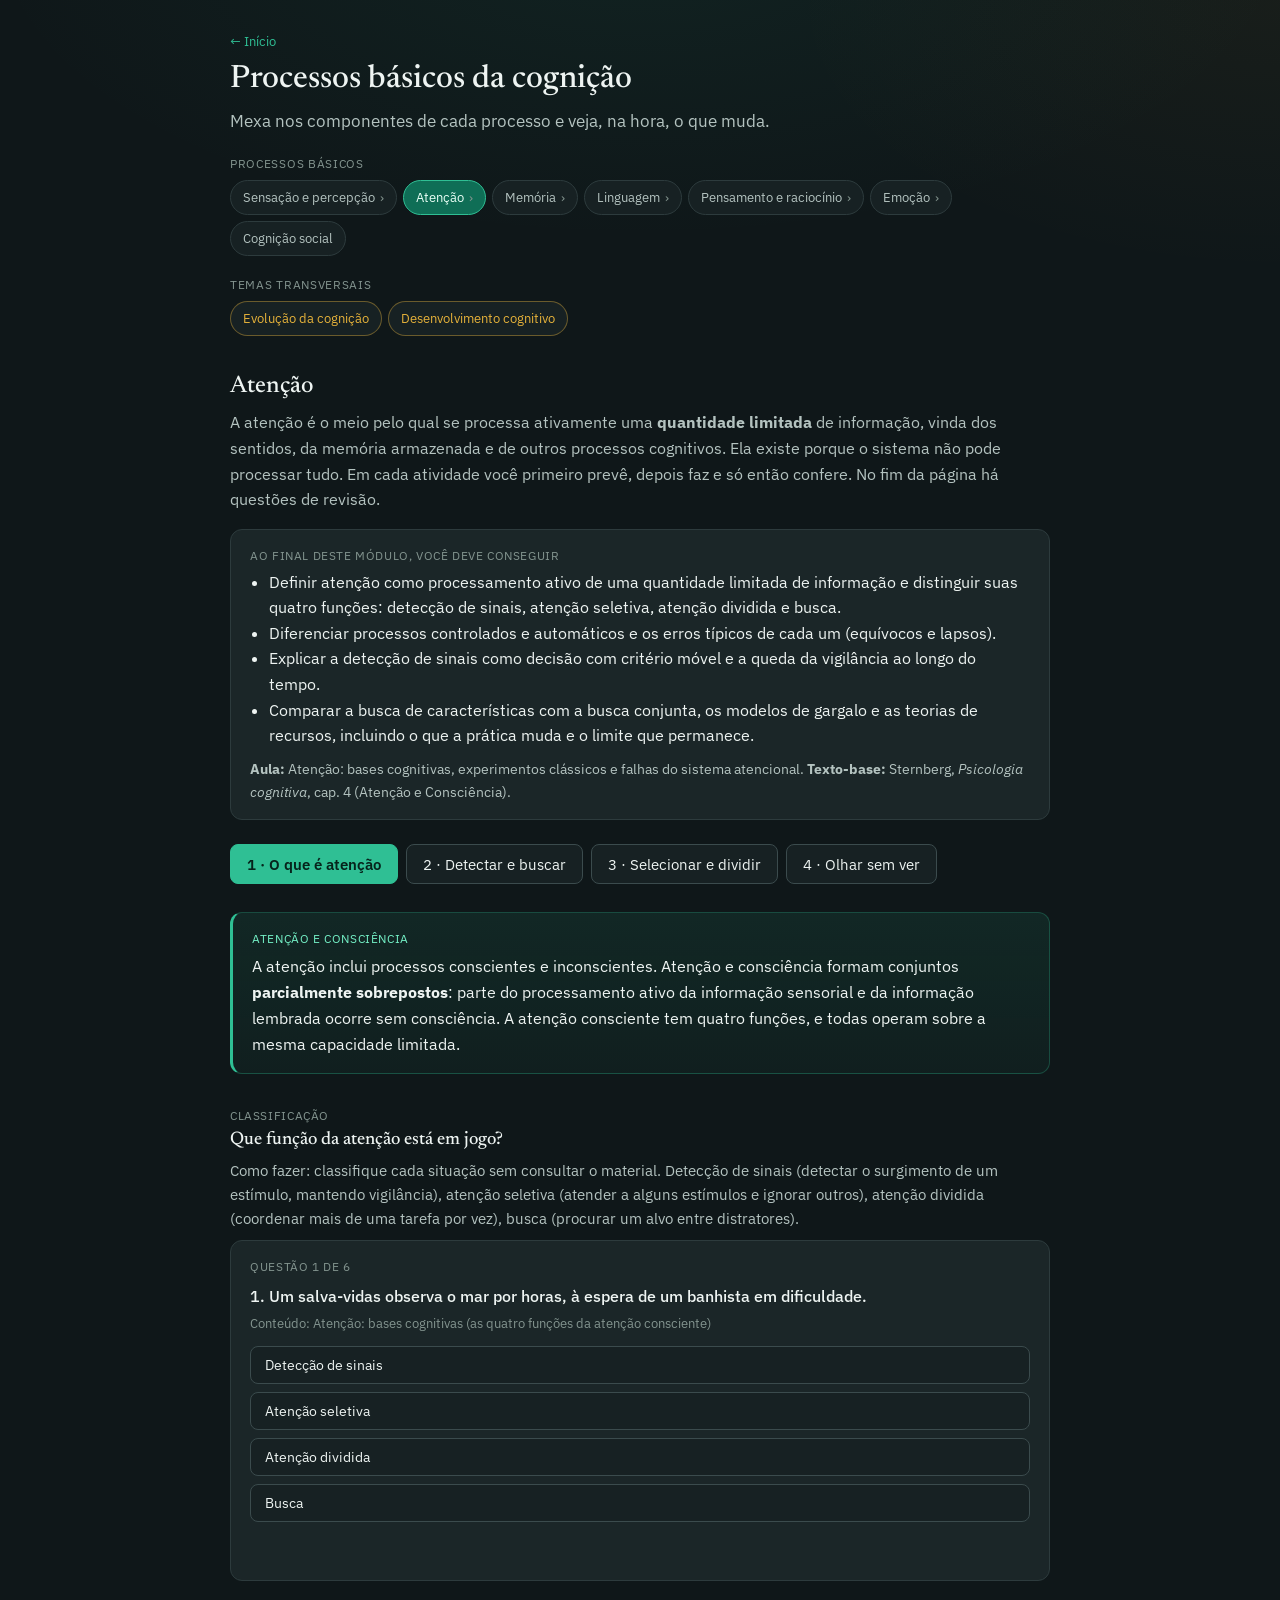
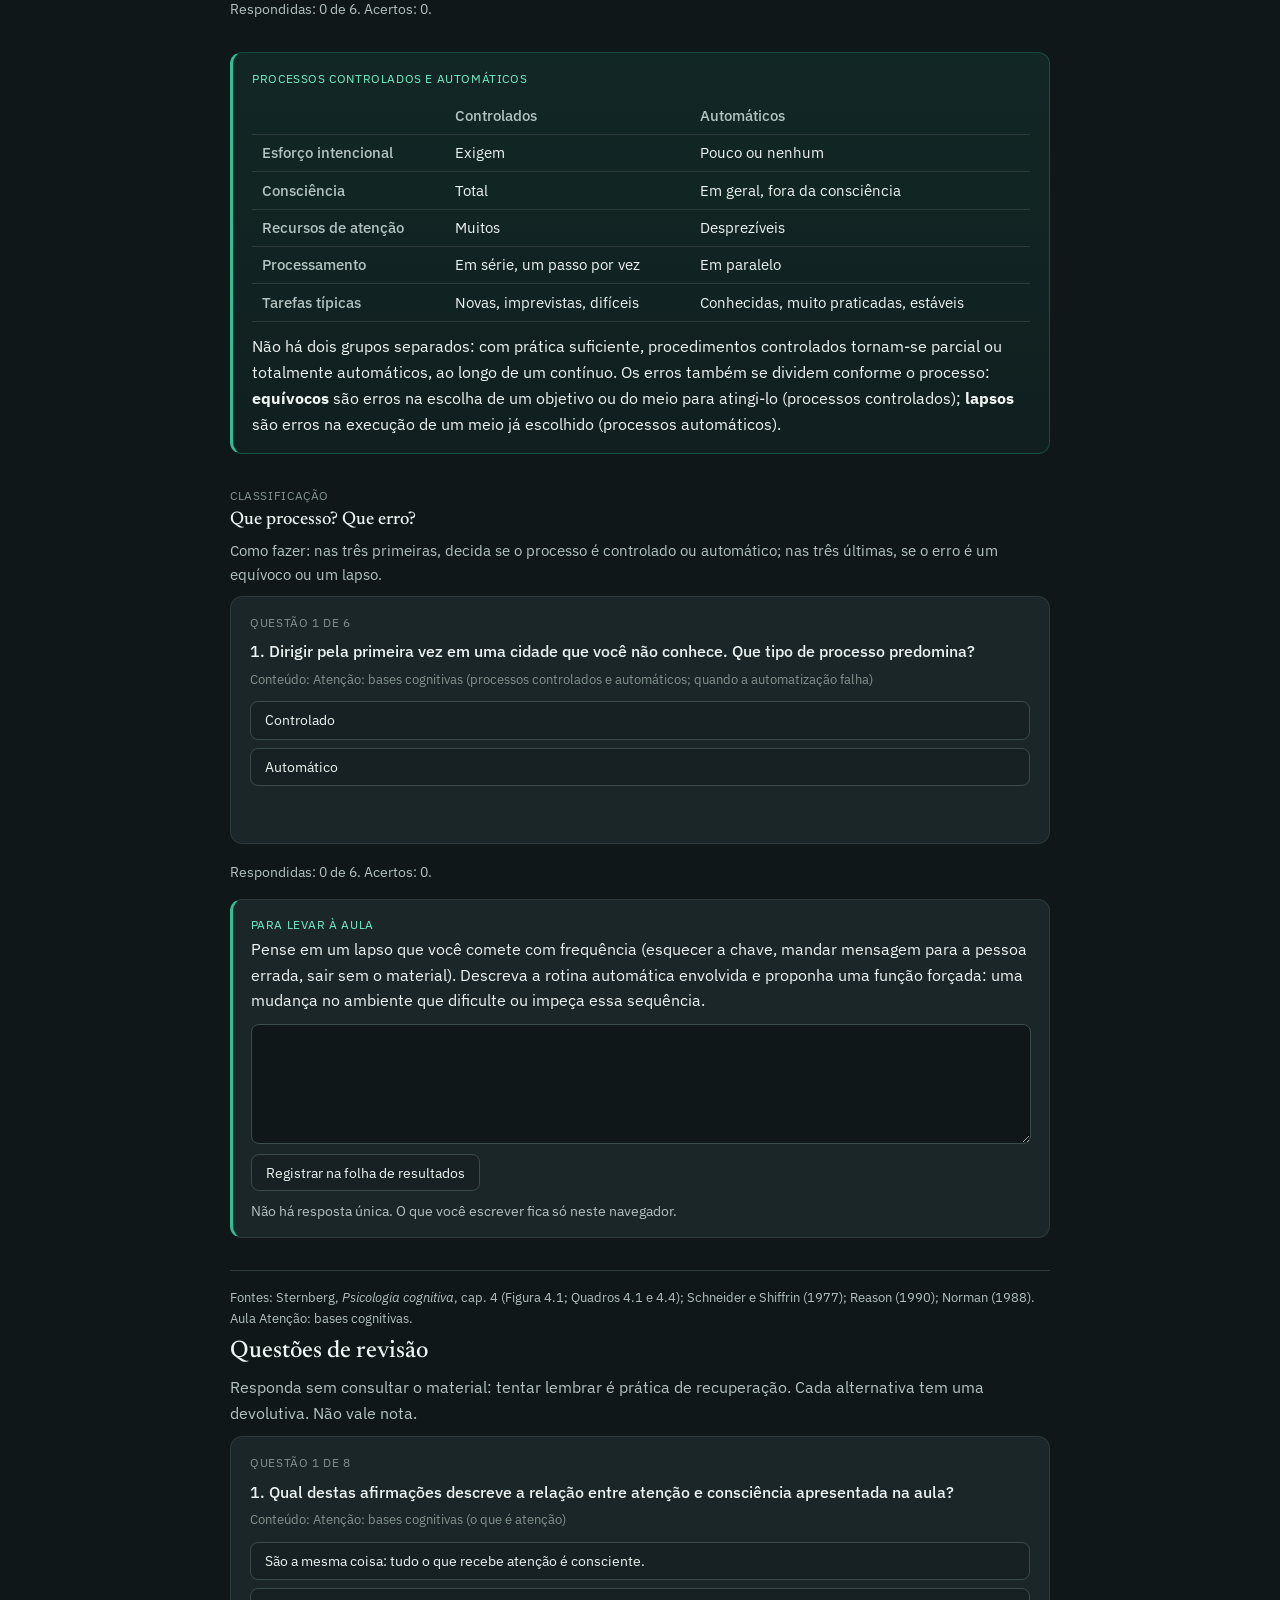
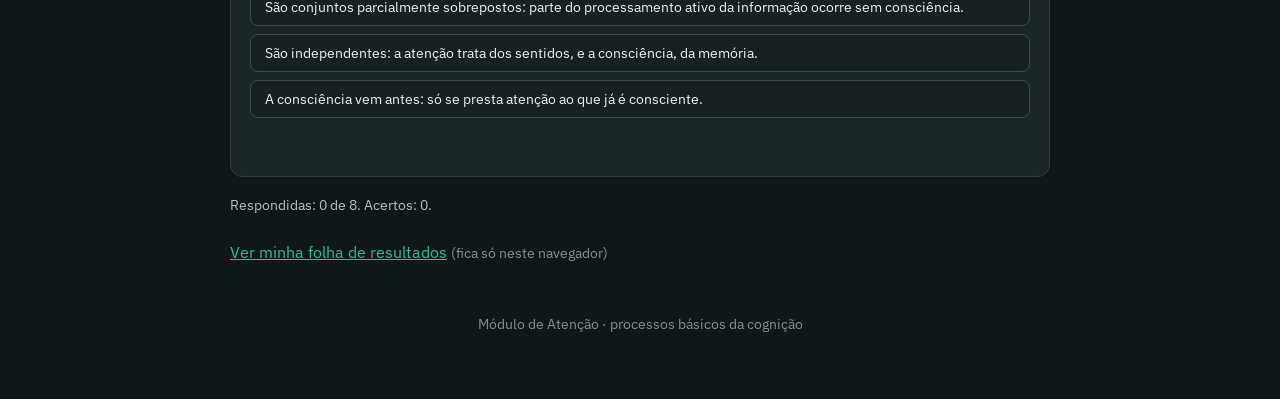
==== commit 9d780b99: "REVISAO2 etapa 1: explicar, casos para a aula, questões em sequência A1: PB.explicar (explicação do " ====
--- a/atencao.html
+++ b/atencao.html
@@ -7,7 +7,7 @@
 <link rel="preconnect" href="https://fonts.googleapis.com">
 <link rel="preconnect" href="https://fonts.gstatic.com" crossorigin>
 <link href="https://fonts.googleapis.com/css2?family=Newsreader:opsz,wght@6..72,400;6..72,500&family=IBM+Plex+Sans:wght@400;500;600&display=swap" rel="stylesheet">
-<link rel="stylesheet" href="estilos.css?v=2026-11-14">
+<link rel="stylesheet" href="estilos.css?v=2026-11-16">
 <style>
   button[aria-pressed="true"]{background:rgba(43,180,138,.15); border-color:var(--teal); color:var(--teal-bright)}
   .acoes{display:flex; gap:8px; flex-wrap:wrap; margin:.6rem 0}
@@ -106,6 +106,8 @@
     <p class="how">Como fazer: nas três primeiras, decida se o processo é controlado ou automático; nas três últimas, se o erro é um equívoco ou um lapso.</p>
     <div id="cl-processos"></div>
 
+    <div id="caso-lapso"></div>
+
     <div class="sources">Fontes: Sternberg, <i>Psicologia cognitiva</i>, cap. 4 (Figura 4.1; Quadros 4.1 e 4.4); Schneider e Shiffrin (1977); Reason (1990); Norman (1988). Aula Atenção: bases cognitivas.</div>
   </section>
 
@@ -146,6 +148,8 @@
       <p><b>Busca de características:</b> o O tem um traço que os distratores não têm (a curvatura). O sistema detecta essa ativação em paralelo, tudo de uma vez, e o número de itens quase não afeta o tempo. <b>Busca conjunta:</b> T e L têm as mesmas características (uma linha horizontal e uma vertical); difere só a conjunção entre elas. Unir características exige atenção como uma cola mental, um objeto por vez, e o tempo cresce com o número de itens (teoria da integração de características: Treisman, 1986).</p>
       <p>Há alternativas: para a teoria da semelhança, pesa a semelhança entre alvo e distratores (Duncan e Humphreys, 1989); para a busca guiada, toda busca tem uma etapa paralela seguida de uma etapa serial (Cave e Wolfe, 1990). Limite desta medida: são 8 telas por condição, e a busca do T veio sempre depois da busca do O.</p></div>
     </div>
+
+    <div id="caso-vigilancia"></div>
 
     <div class="sources">Fontes: Sternberg, <i>Psicologia cognitiva</i>, cap. 4 (Quadro 4.5); Mackworth (1948); Broadbent e Gregory (1965); Treisman (1986); Duncan e Humphreys (1989); Cave e Wolfe (1990). Aula Atenção: bases cognitivas.</div>
   </section>
@@ -237,8 +241,8 @@
   <footer>Módulo de Atenção · processos básicos da cognição</footer>
 </div>
 
-<script src="comum.js?v=2026-11-14"></script>
-<script src="dados/questoes-atencao.js?v=2026-11-14"></script>
+<script src="comum.js?v=2026-11-16"></script>
+<script src="dados/questoes-atencao.js?v=2026-11-16"></script>
 <script>
 /* ===== Utilitários da página ===== */
 const $ = id => document.getElementById(id);
@@ -267,10 +271,18 @@
 }
 
 /* "O que isso mostra" só aparece depois da atividade, comentando o resultado obtido. */
-function revelar(id, texto) {
+function revelar(id, texto, atividade) {
   const w = $(id);
   w.querySelector('.seu-res').textContent = texto || '';
-  w.hidden = false;
+  const antigo = $(id + '-exp');
+  if (antigo) antigo.remove();
+  if (!atividade) { w.hidden = false; return; }
+  /* Com "atividade": o estudante escreve a própria explicação antes de ver a do material. */
+  w.hidden = true;
+  const cx = document.createElement('div');
+  cx.id = id + '-exp';
+  w.before(cx);
+  PB.explicar(cx, { modulo: 'atencao', atividade: atividade }).then(() => { w.hidden = false; });
 }
 
 /* Classificação com as mesmas alternativas para todos os itens (categorias). */
@@ -299,6 +311,8 @@
 /* Atividades cronometradas registram aqui como parar ao trocar de aba. */
 const pausaveis = [];
 document.addEventListener('pb:tab', e => pausaveis.forEach(f => f(e.detail)));
+/* Aba do navegador oculta (outra janela, tela bloqueada): para a atividade em curso, como na troca de aba interna. */
+document.addEventListener('visibilitychange', () => { if (document.hidden) pausaveis.forEach(f => f('aba-oculta')); });
 
 PB.tabs();
 
@@ -453,7 +467,7 @@
     let frase = 'Você previu: "' + previsao.texto + '". ';
     if (iO === null || iT === null) frase += 'Não houve respostas corretas suficientes em alguma condição para calcular o aumento. Vale refazer.';
     else frase += 'No seu resultado, cada letra a mais acrescentou cerca de ' + Math.round(iO) + ' ms na busca do O e ' + Math.round(iT) + ' ms na busca do T.' + (iT > iO ? '' : ' O seu padrão saiu diferente do esperado; com 8 telas por condição isso pode acontecer.');
-    revelar('bv-why', frase);
+    revelar('bv-why', frase, 'busca-visual');
     PB.store.salvar(MOD, 'busca-visual', { medidas: [
       { nome: 'Busca do O: tempo médio com 4 / 8 / 16 letras', valor: trio('O'), esperado: 'quase igual nos três' },
       { nome: 'Busca do O: aumento por letra', valor: porItem(iO), esperado: 'próximo de zero' },
@@ -570,7 +584,7 @@
     else frase += 'Desta vez você não foi mais lento com a palavra em conflito (diferença de ' + comSinal(efeito) + '). O resultado típico é um atraso; veja também se os seus erros se concentraram nessa condição.';
     const fora = ex.rapidas + ex.lentas;
     if (fora) frase += ' Ficaram fora da média ' + fora + ' resposta' + (fora > 1 ? 's' : '') + ' (antecipações abaixo de 200 ms ou tempos muito acima dos seus demais).';
-    revelar('st-why', frase);
+    revelar('st-why', frase, 'stroop');
     PB.store.salvar(MOD, 'stroop', { medidas: [
       { nome: 'Tempo médio, palavra e tinta iguais', valor: PB.rt.formatar(ig.media) + ' (erros: ' + pct(ig.taxaErro) + ')', esperado: 'menor' },
       { nome: 'Tempo médio, palavra e tinta diferentes', valor: PB.rt.formatar(di.media) + ' (erros: ' + pct(di.taxaErro) + ')', esperado: 'maior' },
@@ -650,7 +664,7 @@
       { seu: true, label: 'Sem piscada', valor: n(resultado[1]), nota: 'até você achar a mudança' },
       { label: 'Esperado', valor: 'mais ciclos com piscada', nota: 'Sem a piscada, a mudança costuma ser achada quase de imediato.' }
     ]);
-    revelar('cb-why', 'Você previu: "' + previsao.texto + '". Você precisou de ' + n(resultado[0]) + ' com a piscada e de ' + n(resultado[1]) + ' sem ela.');
+    revelar('cb-why', 'Você previu: "' + previsao.texto + '". Você precisou de ' + n(resultado[0]) + ' com a piscada e de ' + n(resultado[1]) + ' sem ela.', 'cegueira-mudanca');
     PB.store.salvar(MOD, 'cegueira-mudanca', { medidas: [
       { nome: 'Ciclos até achar a mudança, com piscada', valor: n(resultado[0]), esperado: 'mais ciclos' },
       { nome: 'Ciclos até achar a mudança, sem piscada', valor: n(resultado[1]), esperado: 'quase imediato' }
@@ -672,6 +686,12 @@
   pausaveis.push(id => { if (id !== 'm4' && !palcoCb.classList.contains('hidden') && (rodando || timer)) parar(); });
 })();
 
+/* ===== CASOS PARA LEVAR À AULA (aula Atenção: bases cognitivas) ===== */
+PB.caso($('caso-lapso'), { modulo: MOD, chave: 'caso-lapso', titulo: 'Caso: um lapso seu',
+  pergunta: 'Pense em um lapso que você comete com frequência (esquecer a chave, mandar mensagem para a pessoa errada, sair sem o material). Descreva a rotina automática envolvida e proponha uma função forçada: uma mudança no ambiente que dificulte ou impeça essa sequência.' });
+PB.caso($('caso-vigilancia'), { modulo: MOD, chave: 'caso-vigilancia', titulo: 'Caso: o turno das câmeras',
+  pergunta: 'Você vai organizar o turno de quem vigia as câmeras de um hospital, onde quase nunca acontece nada. A partir do experimento de Mackworth e da ideia de critério móvel, proponha duas medidas e diga que tipo de erro (falha ou alarme falso) cada uma reduz.' });
+
 /* ===== QUESTÕES DE REVISÃO ===== */
 $('quiz-lista').classList.add('plano');
 PB.quiz($('quiz-lista'), Q.atencao, { modulo: MOD });
--- a/estilos.css
+++ b/estilos.css
@@ -263,3 +263,19 @@
 .posicoes .pos.sim{border-color:#5bbf46}
 .posicoes .pos.sim .m{color:#8fdc7d}
 .quiz.plano{margin-top:0; border-top:0; padding-top:0}
+
+/* ---- questões uma de cada vez (PB.quiz sequencial) ---- */
+.quiz .progresso{font-size:.78rem; text-transform:uppercase; letter-spacing:.05em; color:var(--ink-dim); margin-bottom:.4rem}
+.quiz .nav{margin-top:.8rem}
+.quiz .questao:focus, .quiz .fim:focus{outline:none}
+.quiz .fim{background:var(--card); border:1px solid var(--line); border-radius:12px; padding:1rem 1.2rem; margin:0 0 1rem}
+.quiz .fim .texto{margin:0 0 .7rem; font-weight:500}
+
+/* ---- explicar antes de ler a explicação (PB.explicar) e caso para a aula (PB.caso) ---- */
+.explicar, .caso{background:var(--card); border:1px solid var(--line); border-left:3px solid var(--teal); border-radius:12px; padding:.9rem 1.1rem; margin:1rem 0}
+.explicar .k, .caso .k{font-size:12px; text-transform:uppercase; letter-spacing:.05em; color:var(--teal-bright); margin-bottom:2px}
+.explicar .pergunta, .caso .pergunta{display:block; margin:.2rem 0 .6rem}
+.explicar textarea, .caso textarea{display:block; width:100%; box-sizing:border-box; font:inherit; padding:8px 10px; border-radius:8px; border:1px solid var(--line-strong); background:var(--bg); color:var(--ink); margin-bottom:.6rem; resize:vertical}
+.explicar textarea:focus-visible, .caso textarea:focus-visible{outline:2px solid var(--teal); outline-offset:2px}
+.explicar .acoes-exp{display:flex; gap:8px; flex-wrap:wrap}
+.explicar .registro, .caso .registro{font-size:.88rem; color:var(--ink-soft); margin-top:.6rem; min-height:1.3em}
